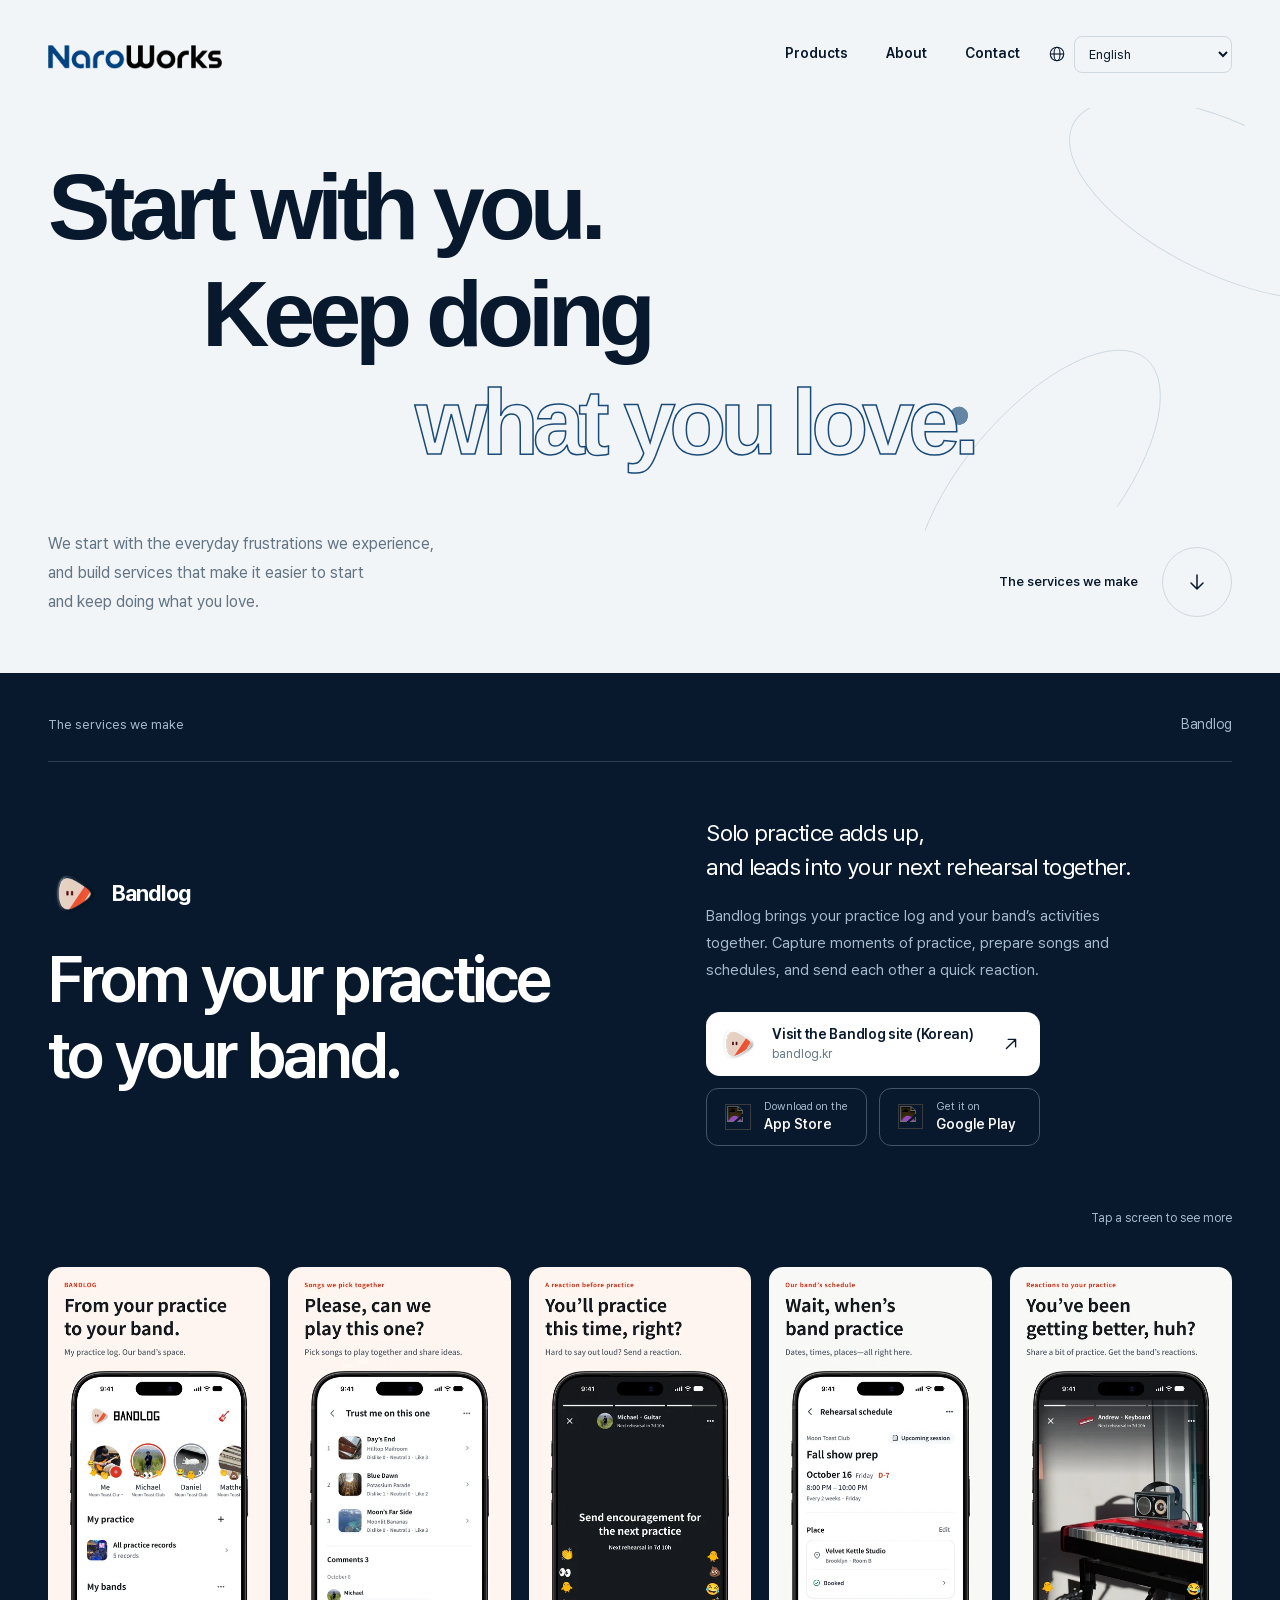
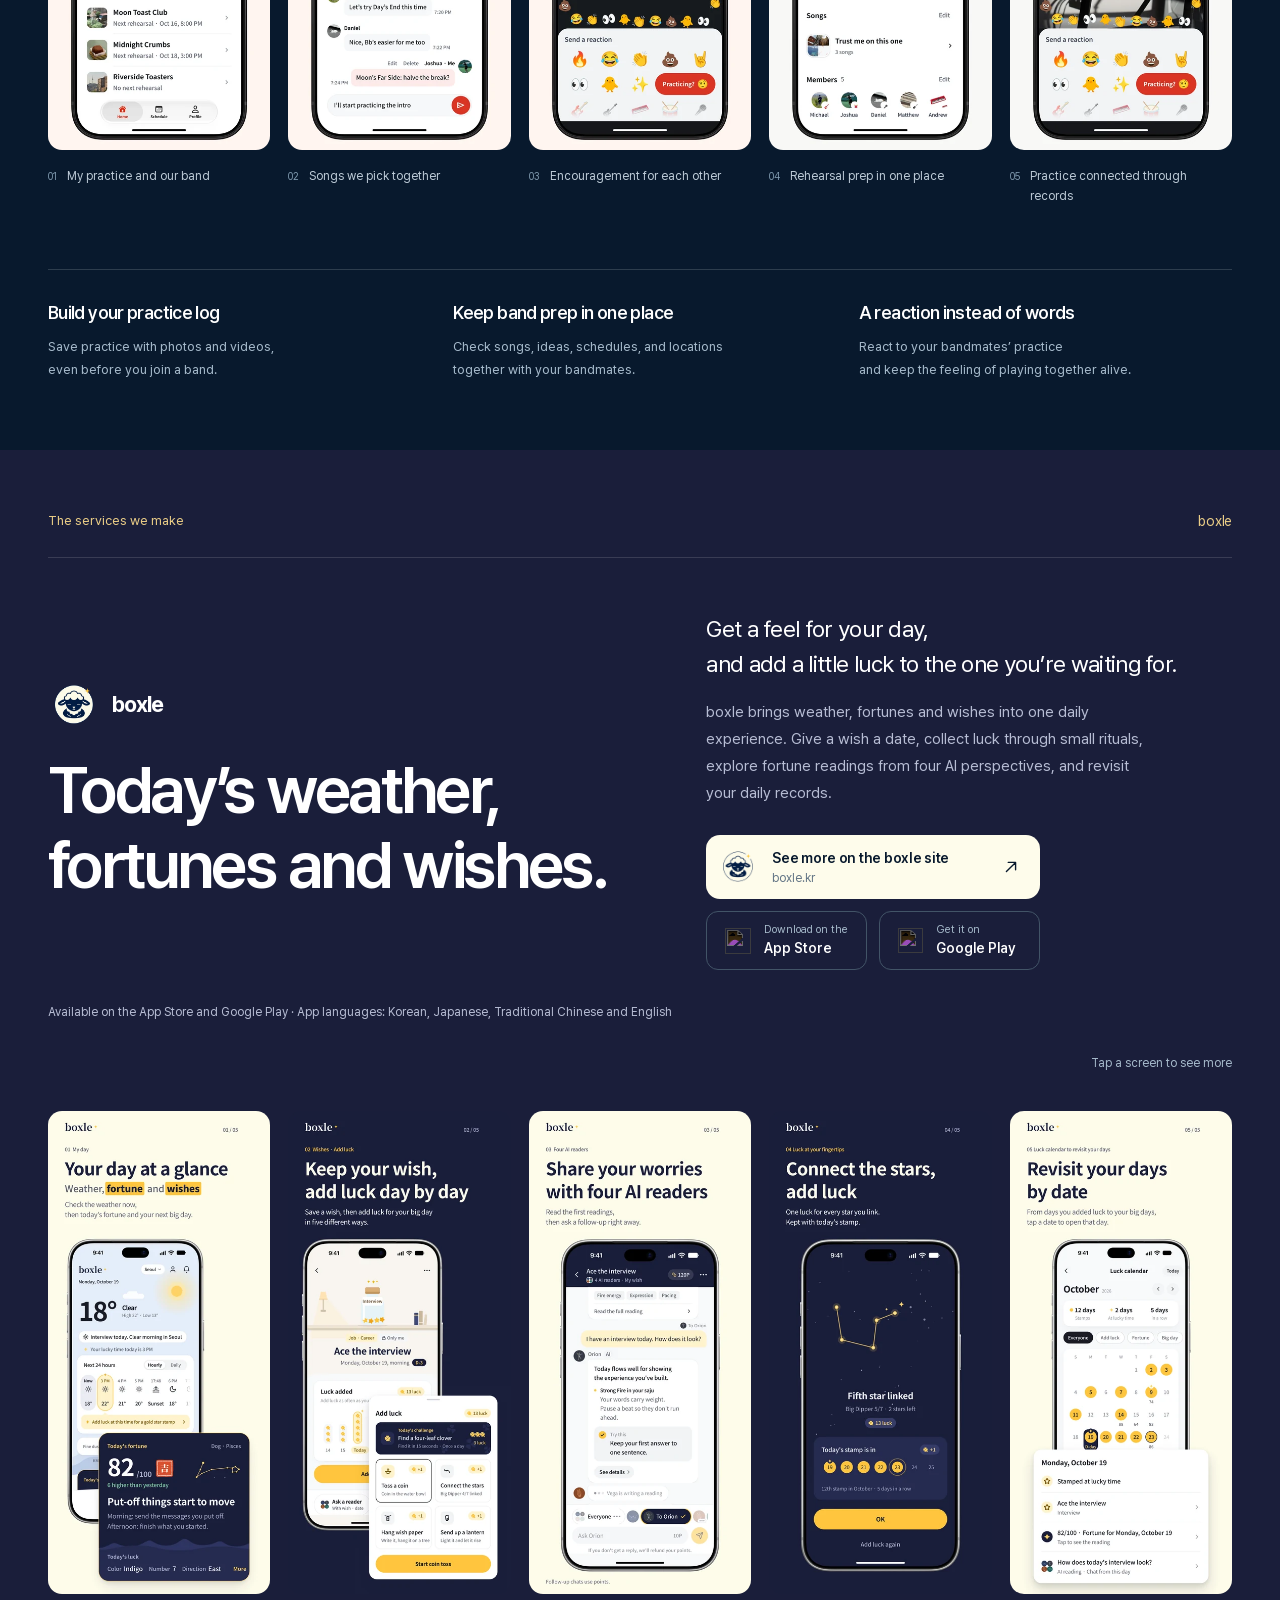
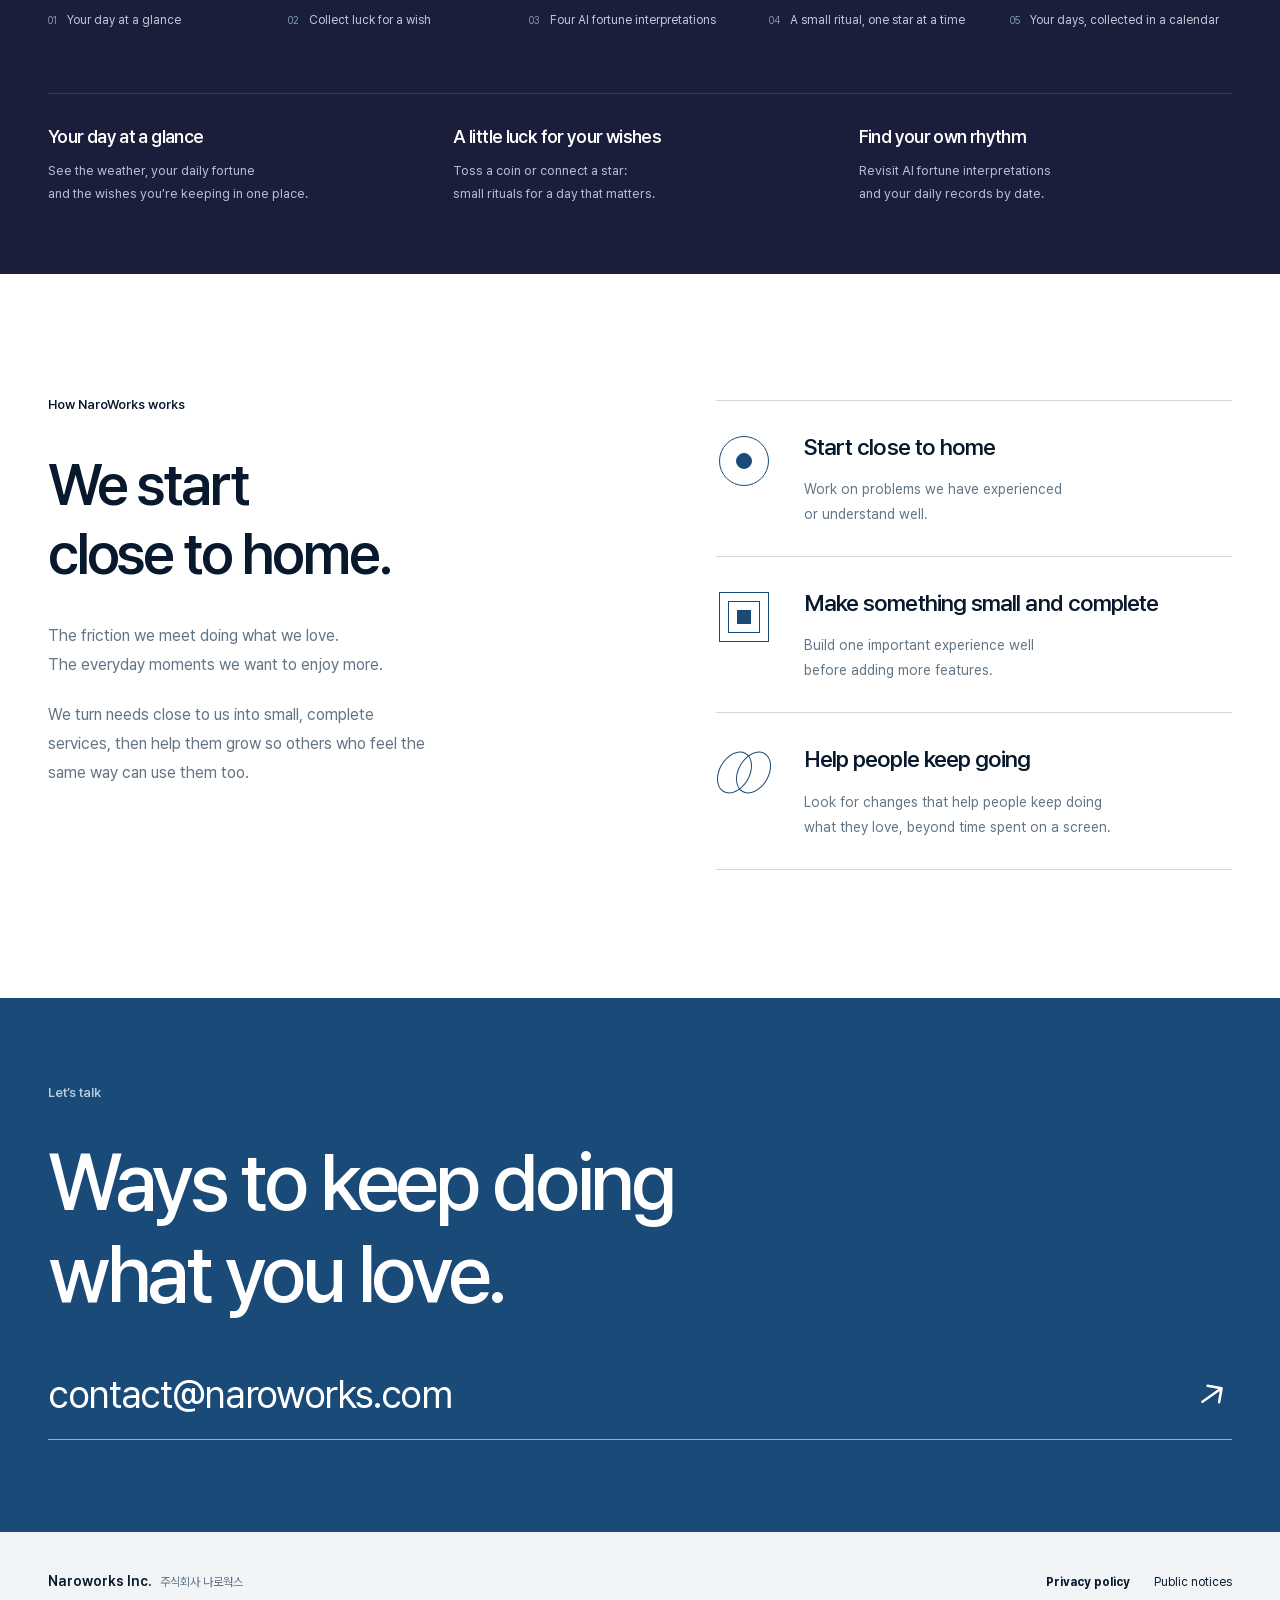
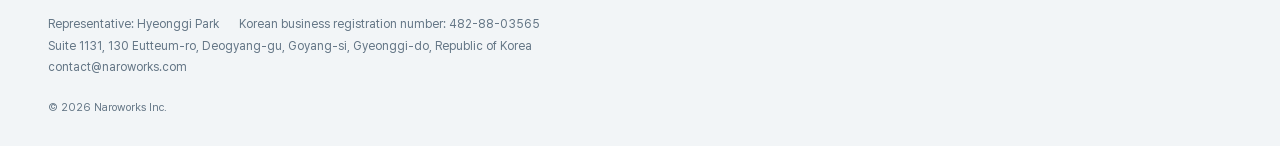
==== index.html @ 3a802168 "App Store 링크에 언어별 나라 상점 칸 넣기 나라 칸 없는 apps.apple.com/app/id… 주소는 컴퓨터 브라우저에서 앱 페이지가 잘 열리지 않는다. 언어 선택에 " ====
<!doctype html>
<html lang="en-US">
  <head>
    <meta charset="UTF-8" />
    <meta name="viewport" content="width=device-width, initial-scale=1" />
    <title>NaroWorks — Start with you. Keep doing what you love.</title>
    <meta
      name="description"
      content="NaroWorks starts with everyday frustrations we experience ourselves, building services that make it easier to start and keep doing what you love."
    />
    <meta name="theme-color" content="#f2f5f7" />
    <link rel="canonical" href="https://www.naroworks.com/" />
    <link
      rel="icon"
      href="favicon-naro-32.png?v=3"
      type="image/png"
      sizes="32x32"
    />
    <link
      rel="icon"
      href="favicon-naro-16.png?v=3"
      type="image/png"
      sizes="16x16"
    />
    <link
      rel="icon"
      href="favicon-naro.png?v=3"
      type="image/png"
      sizes="512x512"
    />
    <link
      rel="apple-touch-icon"
      href="apple-touch-icon.png?v=3"
      sizes="180x180"
    />
    <link
      rel="preload"
      href="assets/fonts/PretendardVariable.woff2"
      as="font"
      type="font/woff2"
      crossorigin
    />
    <link
      rel="preload"
      href="assets/fonts/LINESeedKR-Bd.woff2"
      as="font"
      type="font/woff2"
      crossorigin
    />
    <link rel="stylesheet" href="styles.css?v=20261024-boxle-en" />
    <meta property="og:type" content="website" />
    <meta property="og:locale" content="en_US" />
    <meta property="og:site_name" content="NaroWorks" />
    <meta
      property="og:title"
      content="NaroWorks — Start with you. Keep doing what you love."
    />
    <meta
      property="og:description"
      content="Services that make it easier to start and keep doing what you love."
    />
    <meta property="og:url" content="https://www.naroworks.com/" />
    <meta
      property="og:image"
      content="https://www.naroworks.com/assets/og.png"
    />
    <meta property="og:image:width" content="1684" />
    <meta property="og:image:height" content="934" />
    <meta property="og:image:alt" content="NaroWorks CI" />
    <meta name="twitter:card" content="summary_large_image" />
    <meta
      name="twitter:title"
      content="NaroWorks — Start with you. Keep doing what you love."
    />
    <meta
      name="twitter:description"
      content="Services that make it easier to start and keep doing what you love."
    />
    <meta
      name="twitter:image"
      content="https://www.naroworks.com/assets/og.png"
    />
    <script src="site.js?v=20261024-boxle-en" defer></script>
    <script type="module" src="localization.mjs?v=20261024-boxle-en"></script>
  </head>
  <body>
    <a class="skip-link" href="#main" data-i18n="skip">Skip to main content</a>
    <header class="site-header" id="top">
      <div class="container header-inner">
        <a class="brand" href="#top" aria-label="NaroWorks home" data-i18n-aria="home"
          ><img
            src="assets/naroworks-english-wordmark.png"
            alt="NaroWorks"
            width="1806"
            height="312"
        /></a>
        <nav aria-label="Main navigation" data-i18n-aria="navigation">
          <a href="#products" data-i18n="nav.products">Products</a><a href="#about" data-i18n="nav.about">About</a><a href="#contact" data-i18n="nav.contact">Contact</a>
        </nav>
        <label class="language-picker" hidden>
          <svg viewBox="0 0 24 24" fill="none" stroke="currentColor" stroke-width="1.5" aria-hidden="true"><circle cx="12" cy="12" r="9"/><ellipse cx="12" cy="12" rx="4" ry="9"/><path d="M3 12h18"/></svg>
          <select id="language-select" aria-label="Language" data-i18n-aria="language">
            <option value="ko">한국어</option>
            <option value="ja-JP">日本語</option>
            <option value="zh-Hant-TW">繁體中文（台灣）</option>
            <option value="en-US" selected>English</option>
          </select>
        </label>
      </div>
    </header>
    <main id="main">
      <section class="hero" aria-labelledby="hero-title">
        <div class="container hero-inner">
          <div class="hero-orbit" aria-hidden="true">
            <svg viewBox="0 0 440 440" fill="none">
              <ellipse
                cx="220"
                cy="220"
                rx="188"
                ry="83"
                transform="rotate(-38 220 220)"
              />
              <ellipse
                cx="220"
                cy="220"
                rx="188"
                ry="83"
                transform="rotate(38 220 220)"
              /></svg
            ><span></span>
          </div>
          <h1 id="hero-title">
            <span class="hero-line" data-i18n="hero.1">Start with you.</span><span class="hero-line" data-i18n="hero.2">Keep doing</span><span class="hero-line hero-line-outline" data-i18n="hero.3">what you love.</span>
          </h1>
          <div class="hero-bottom">
            <p data-i18n="hero.description">We start with the everyday frustrations we experience,<br />and build services that make it easier to start<br />and keep doing what you love.</p>
            <a class="explore-link" href="#products"
              ><span data-i18n="services">The services we make</span><span class="circle-arrow"
                ><svg
                  viewBox="0 0 24 24"
                  fill="none"
                  stroke="currentColor"
                  stroke-width="1.5"
                  stroke-linecap="round"
                  stroke-linejoin="round"
                  aria-hidden="true"
                >
                  <path d="M5 12h14m-6-6 6 6-6 6" /></svg></span
            ></a>
          </div>
        </div>
      </section>
      <section class="products" id="products" aria-labelledby="bandlog-title">
        <div class="container">
          <div class="product-topline" data-reveal>
            <p data-i18n="services">The services we make</p>
            <span data-i18n="bandlog">Bandlog</span>
          </div>
          <div class="product-intro">
            <div data-reveal>
              <div class="product-brand">
                <img
                  class="product-symbol"
                  src="assets/bandlog/symbol.webp"
                  alt=""
                  width="512"
                  height="512"
                  loading="lazy"
                /><span class="product-name" data-i18n="bandlog">Bandlog</span>
                <img class="product-wordmark" hidden src="assets/bandlog/ja-JP/wordmark.webp?v=20261012-bandneko-r2" alt="バンドネコ" width="1789" height="455" loading="lazy" />
              </div>
              <h2 id="bandlog-title" data-i18n="product.title">From your practice<br />to your band.</h2>
            </div>
            <div class="product-description" data-reveal style="--reveal-delay: 120ms">
              <p data-i18n="product.lead">Solo practice adds up,<br />and leads into your next rehearsal together.</p>
              <p data-i18n="product.description">Bandlog brings your practice log and your band’s activities together. Capture moments of practice, prepare songs and schedules, and send each other a quick reaction.</p>
              <div class="product-actions">
                <a class="product-site" href="https://bandlog.kr/" target="_blank" rel="noopener"
                  ><img src="assets/bandlog/symbol.webp" alt="" width="512" height="512" loading="lazy" /><span
                    ><strong data-i18n="product.site">Visit the Bandlog site (Korean)</strong><small>bandlog.kr</small></span
                  ><svg
                    viewBox="0 0 24 24"
                    fill="none"
                    stroke="currentColor"
                    stroke-width="1.5"
                    stroke-linecap="round"
                    stroke-linejoin="round"
                    aria-hidden="true"
                  >
                    <path d="M7 17 17 7M9 7h8v8" /></svg
                ></a>
                <div class="store-badges" aria-label="Download the Bandlog app" data-i18n-aria="store.label">
                  <a class="store-badge" href="https://apps.apple.com/kr/app/id6815118964?l=en" target="_blank" rel="noopener">
                    <img
                      src="assets/icons/apple.svg"
                      alt=""
                      width="26"
                      height="26"
                    /><span
                      ><small data-i18n="store.appStore">Download on the</small><strong>App Store</strong></span
                    >
                  </a>
                  <a class="store-badge" href="https://play.google.com/store/apps/details?id=kr.bandlog.app" target="_blank" rel="noopener">
                    <img
                      src="assets/icons/google-play.svg"
                      alt=""
                      width="25"
                      height="25"
                    /><span
                      ><small data-i18n="store.googlePlay">Get it on</small><strong>Google Play</strong></span
                    >
                  </a>
                </div>
              </div>
            </div>
          </div>
          <div class="gallery-heading">
            <span data-i18n="gallery.hint">Tap a screen to see more</span>
          </div>
          <div
            class="product-gallery"
            tabindex="0"
            role="region"
            aria-label="Five Bandlog iPhone screens" data-i18n-aria="gallery.label"
          >
            <figure class="gallery-shot" data-reveal style="--reveal-delay: 0ms">
              <a
                class="shot-link"
                href="assets/bandlog/en-US/iphone-01-home-880.webp?v=20261012-localized-r1"
                aria-label="My practice and our band · Enlarge screen"
                data-caption="My practice and our band"
              >
                <img
                  src="assets/bandlog/en-US/iphone-01-home-880.webp?v=20261012-localized-r1"
                  srcset="
                    assets/bandlog/en-US/iphone-01-home-440.webp?v=20261012-localized-r1 440w,
                    assets/bandlog/en-US/iphone-01-home-880.webp?v=20261012-localized-r1 880w
                  "
                  sizes="(max-width: 680px) 76vw, (max-width: 1100px) 280px, 240px"
                  alt="Home screen showing personal practice records and joined bands"
                  width="1320"
                  height="2868"
                  loading="lazy"
                  decoding="async"
                />
                <span class="shot-expand" aria-hidden="true"
                  ><svg
                    viewBox="0 0 24 24"
                    fill="none"
                    stroke="currentColor"
                    stroke-width="1.5"
                  >
                    <path d="M8 4H4v4m12-4h4v4M4 16v4h4m12-4v4h-4" /></svg
                ></span>
              </a>
              <figcaption>
                <span class="shot-index">01</span><span class="shot-caption">My practice and our band</span>
              </figcaption>
            </figure>
            <figure class="gallery-shot" data-reveal style="--reveal-delay: 90ms">
              <a
                class="shot-link"
                href="assets/bandlog/en-US/iphone-02-song-bundle-880.webp?v=20261012-localized-r1"
                aria-label="Songs we pick together · Enlarge screen"
                data-caption="Songs we pick together"
              >
                <img
                  src="assets/bandlog/en-US/iphone-02-song-bundle-880.webp?v=20261012-localized-r1"
                  srcset="
                    assets/bandlog/en-US/iphone-02-song-bundle-440.webp?v=20261012-localized-r1 440w,
                    assets/bandlog/en-US/iphone-02-song-bundle-880.webp?v=20261012-localized-r1 880w
                  "
                  sizes="(max-width: 680px) 76vw, (max-width: 1100px) 280px, 240px"
                  alt="Screen for collecting songs and sharing ideas with bandmates"
                  width="1320"
                  height="2868"
                  loading="lazy"
                  decoding="async"
                />
                <span class="shot-expand" aria-hidden="true"
                  ><svg
                    viewBox="0 0 24 24"
                    fill="none"
                    stroke="currentColor"
                    stroke-width="1.5"
                  >
                    <path d="M8 4H4v4m12-4h4v4M4 16v4h4m12-4v4h-4" /></svg
                ></span>
              </a>
              <figcaption>
                <span class="shot-index">02</span><span class="shot-caption">Songs we pick together</span>
              </figcaption>
            </figure>
            <figure class="gallery-shot" data-reveal style="--reveal-delay: 180ms">
              <a
                class="shot-link"
                href="assets/bandlog/en-US/iphone-03-encouragement-880.webp?v=20261012-localized-r1"
                aria-label="Encouragement for each other · Enlarge screen"
                data-caption="Encouragement for each other"
              >
                <img
                  src="assets/bandlog/en-US/iphone-03-encouragement-880.webp?v=20261012-localized-r1"
                  srcset="
                    assets/bandlog/en-US/iphone-03-encouragement-440.webp?v=20261012-localized-r1 440w,
                    assets/bandlog/en-US/iphone-03-encouragement-880.webp?v=20261012-localized-r1 880w
                  "
                  sizes="(max-width: 680px) 76vw, (max-width: 1100px) 280px, 240px"
                  alt="Screen for sending lighthearted emoji reactions to bandmates"
                  width="1320"
                  height="2868"
                  loading="lazy"
                  decoding="async"
                />
                <span class="shot-expand" aria-hidden="true"
                  ><svg
                    viewBox="0 0 24 24"
                    fill="none"
                    stroke="currentColor"
                    stroke-width="1.5"
                  >
                    <path d="M8 4H4v4m12-4h4v4M4 16v4h4m12-4v4h-4" /></svg
                ></span>
              </a>
              <figcaption>
                <span class="shot-index">03</span><span class="shot-caption">Encouragement for each other</span>
              </figcaption>
            </figure>
            <figure class="gallery-shot" data-reveal style="--reveal-delay: 270ms">
              <a
                class="shot-link"
                href="assets/bandlog/en-US/iphone-04-hapju-880.webp?v=20261012-localized-r1"
                aria-label="Rehearsal prep in one place · Enlarge screen"
                data-caption="Rehearsal prep in one place"
              >
                <img
                  src="assets/bandlog/en-US/iphone-04-hapju-880.webp?v=20261012-localized-r1"
                  srcset="
                    assets/bandlog/en-US/iphone-04-hapju-440.webp?v=20261012-localized-r1 440w,
                    assets/bandlog/en-US/iphone-04-hapju-880.webp?v=20261012-localized-r1 880w
                  "
                  sizes="(max-width: 680px) 76vw, (max-width: 1100px) 280px, 240px"
                  alt="Screen showing the next rehearsal’s schedule, location, and preparation"
                  width="1320"
                  height="2868"
                  loading="lazy"
                  decoding="async"
                />
                <span class="shot-expand" aria-hidden="true"
                  ><svg
                    viewBox="0 0 24 24"
                    fill="none"
                    stroke="currentColor"
                    stroke-width="1.5"
                  >
                    <path d="M8 4H4v4m12-4h4v4M4 16v4h4m12-4v4h-4" /></svg
                ></span>
              </a>
              <figcaption>
                <span class="shot-index">04</span><span class="shot-caption">Rehearsal prep in one place</span>
              </figcaption>
            </figure>
            <figure class="gallery-shot" data-reveal style="--reveal-delay: 360ms">
              <a
                class="shot-link"
                href="assets/bandlog/en-US/iphone-05-practice-reactions-880.webp?v=20261012-localized-r1"
                aria-label="Practice connected through records · Enlarge screen"
                data-caption="Practice connected through records"
              >
                <img
                  src="assets/bandlog/en-US/iphone-05-practice-reactions-880.webp?v=20261012-localized-r1"
                  srcset="
                    assets/bandlog/en-US/iphone-05-practice-reactions-440.webp?v=20261012-localized-r1 440w,
                    assets/bandlog/en-US/iphone-05-practice-reactions-880.webp?v=20261012-localized-r1 880w
                  "
                  sizes="(max-width: 680px) 76vw, (max-width: 1100px) 280px, 240px"
                  alt="Screen for viewing practice photos and videos and sending reactions"
                  width="1320"
                  height="2868"
                  loading="lazy"
                  decoding="async"
                />
                <span class="shot-expand" aria-hidden="true"
                  ><svg
                    viewBox="0 0 24 24"
                    fill="none"
                    stroke="currentColor"
                    stroke-width="1.5"
                  >
                    <path d="M8 4H4v4m12-4h4v4M4 16v4h4m12-4v4h-4" /></svg
                ></span>
              </a>
              <figcaption>
                <span class="shot-index">05</span><span class="shot-caption">Practice connected through records</span>
              </figcaption>
            </figure>
          </div>
          <div class="gallery-navigation" hidden>
            <p data-i18n="gallery.scroll">Swipe to explore</p>
            <div>
              <button
                class="icon-button gallery-prev"
                aria-label="Scroll to the previous screen" data-i18n-aria="gallery.previous"
              >
                <svg
                  viewBox="0 0 24 24"
                  fill="none"
                  stroke="currentColor"
                  stroke-width="1.5"
                  stroke-linecap="round"
                  stroke-linejoin="round"
                  aria-hidden="true"
                >
                  <path d="M5 12h14m-6-6 6 6-6 6" />
                </svg></button
              ><button
                class="icon-button gallery-next"
                aria-label="Scroll to the next screen" data-i18n-aria="gallery.next"
              >
                <svg
                  viewBox="0 0 24 24"
                  fill="none"
                  stroke="currentColor"
                  stroke-width="1.5"
                  stroke-linecap="round"
                  stroke-linejoin="round"
                  aria-hidden="true"
                >
                  <path d="M5 12h14m-6-6 6 6-6 6" />
                </svg>
              </button>
            </div>
          </div>
          <div class="product-features" data-reveal>
            <div>
              <h3 data-i18n="feature.1.title">Build your practice log</h3>
              <p data-i18n="feature.1.body">Save practice with photos and videos,<br />even before you join a band.</p>
            </div>
            <div>
              <h3 data-i18n="feature.2.title">Keep band prep in one place</h3>
              <p data-i18n="feature.2.body">Check songs, ideas, schedules, and locations<br />together with your bandmates.</p>
            </div>
            <div>
              <h3 data-i18n="feature.3.title">A reaction instead of words</h3>
              <p data-i18n="feature.3.body">React to your bandmates’ practice<br />and keep the feeling of playing together alive.</p>
            </div>
          </div>
        </div>
      </section>
      <section class="products product-boxle" id="boxle" aria-labelledby="boxle-title">
        <div class="container">
          <div class="product-topline" data-reveal>
            <p data-i18n="services">The services we make</p>
            <span data-i18n="boxle.name">boxle</span>
          </div>
          <div class="product-intro">
            <div data-reveal>
              <div class="product-brand">
                <img
                  class="product-symbol"
                  src="assets/boxle/symbol.webp"
                  alt=""
                  width="512"
                  height="512"
                  loading="lazy"
                /><span class="product-name" lang="en" data-i18n="boxle.name">boxle</span>
              </div>
              <h2 id="boxle-title" data-i18n="boxle.title">Today’s weather,<br />fortunes and wishes.</h2>
            </div>
            <div class="product-description" data-reveal style="--reveal-delay: 120ms">
              <p data-i18n="boxle.lead">Get a feel for your day,<br />and add a little luck to the one you’re waiting for.</p>
              <p data-i18n="boxle.description">boxle brings weather, fortunes and wishes into one daily experience. Give a wish a date, collect luck through small rituals, explore fortune readings from four AI perspectives, and revisit your daily records.</p>
              <div class="product-actions">
                <a class="product-site" lang="en" href="https://boxle.kr/en/" target="_blank" rel="noopener"
                  ><img src="assets/boxle/symbol.webp" alt="" width="512" height="512" loading="lazy" /><span
                    ><strong data-i18n="boxle.site">See more on the boxle site</strong><small>boxle.kr</small></span
                  ><svg
                    viewBox="0 0 24 24"
                    fill="none"
                    stroke="currentColor"
                    stroke-width="1.5"
                    stroke-linecap="round"
                    stroke-linejoin="round"
                    aria-hidden="true"
                  >
                    <path d="M7 17 17 7M9 7h8v8" /></svg
                ></a>
                <div class="store-badges" aria-label="Download boxle" data-i18n-aria="boxle.store">
                  <a class="store-badge" href="https://apps.apple.com/sg/app/id6823910868" target="_blank" rel="noopener">
                    <img
                      src="assets/icons/apple.svg"
                      alt=""
                      width="26"
                      height="26"
                    /><span
                      ><small data-i18n="store.appStore">Download on the</small><strong>App Store</strong></span
                    >
                  </a>
                  <a class="store-badge" href="https://play.google.com/store/apps/details?id=kr.boxle.app" target="_blank" rel="noopener">
                    <img
                      src="assets/icons/google-play.svg"
                      alt=""
                      width="25"
                      height="25"
                    /><span
                      ><small data-i18n="store.googlePlay">Get it on</small><strong>Google Play</strong></span
                    >
                  </a>
                </div>
              </div>
            </div>
          </div>
          <p class="release-note" data-i18n="boxle.release">Available on the App Store and Google Play · App languages: Korean, Japanese, Traditional Chinese and English</p>
          <div class="gallery-heading">
            <span data-i18n="gallery.hint">Tap a screen to see more</span>
          </div>
          <div
            class="product-gallery"
            tabindex="0"
            role="region"
            aria-label="Five boxle iPhone screens" data-i18n-aria="boxle.gallery"
          >
            <figure class="gallery-shot" data-reveal style="--reveal-delay:0ms"><a class="shot-link" href="assets/boxle/en-US/01-880.webp" aria-label="Your day at a glance · Enlarge screen" data-caption="Your day at a glance"><img src="assets/boxle/en-US/01-880.webp" srcset="assets/boxle/en-US/01-440.webp 440w, assets/boxle/en-US/01-880.webp 880w" sizes="(max-width:680px) 76vw, (max-width:1100px) 280px, 240px" alt="Screen showing Seoul weather, today’s fortune and wishes" width="1320" height="2868" loading="lazy" decoding="async"><span class="shot-expand" aria-hidden="true"><svg viewBox="0 0 24 24" fill="none" stroke="currentColor" stroke-width="1.5"><path d="M8 4H4v4m12-4h4v4M4 16v4h4m12-4v4h-4"/></svg></span></a><figcaption><span class="shot-index">01</span><span class="shot-caption">Your day at a glance</span></figcaption></figure>
            <figure class="gallery-shot" data-reveal style="--reveal-delay:90ms"><a class="shot-link" href="assets/boxle/en-US/02-880.webp" aria-label="Collect luck for a wish · Enlarge screen" data-caption="Collect luck for a wish"><img src="assets/boxle/en-US/02-880.webp" srcset="assets/boxle/en-US/02-440.webp 440w, assets/boxle/en-US/02-880.webp 880w" sizes="(max-width:680px) 76vw, (max-width:1100px) 280px, 240px" alt="Wish detail with a selection of luck-building rituals" width="1320" height="2868" loading="lazy" decoding="async"><span class="shot-expand" aria-hidden="true"><svg viewBox="0 0 24 24" fill="none" stroke="currentColor" stroke-width="1.5"><path d="M8 4H4v4m12-4h4v4M4 16v4h4m12-4v4h-4"/></svg></span></a><figcaption><span class="shot-index">02</span><span class="shot-caption">Collect luck for a wish</span></figcaption></figure>
            <figure class="gallery-shot" data-reveal style="--reveal-delay:180ms"><a class="shot-link" href="assets/boxle/en-US/03-880.webp" aria-label="Four AI fortune interpretations · Enlarge screen" data-caption="Four AI fortune interpretations"><img src="assets/boxle/en-US/03-880.webp" srcset="assets/boxle/en-US/03-440.webp 440w, assets/boxle/en-US/03-880.webp 880w" sizes="(max-width:680px) 76vw, (max-width:1100px) 280px, 240px" alt="Conversation with four AI fortune readers" width="1320" height="2868" loading="lazy" decoding="async"><span class="shot-expand" aria-hidden="true"><svg viewBox="0 0 24 24" fill="none" stroke="currentColor" stroke-width="1.5"><path d="M8 4H4v4m12-4h4v4M4 16v4h4m12-4v4h-4"/></svg></span></a><figcaption><span class="shot-index">03</span><span class="shot-caption">Four AI fortune interpretations</span></figcaption></figure>
            <figure class="gallery-shot" data-reveal style="--reveal-delay:270ms"><a class="shot-link" href="assets/boxle/en-US/04-880.webp" aria-label="A small ritual, one star at a time · Enlarge screen" data-caption="A small ritual, one star at a time"><img src="assets/boxle/en-US/04-880.webp" srcset="assets/boxle/en-US/04-440.webp 440w, assets/boxle/en-US/04-880.webp 880w" sizes="(max-width:680px) 76vw, (max-width:1100px) 280px, 240px" alt="Screen for connecting daily stars into a constellation" width="1320" height="2868" loading="lazy" decoding="async"><span class="shot-expand" aria-hidden="true"><svg viewBox="0 0 24 24" fill="none" stroke="currentColor" stroke-width="1.5"><path d="M8 4H4v4m12-4h4v4M4 16v4h4m12-4v4h-4"/></svg></span></a><figcaption><span class="shot-index">04</span><span class="shot-caption">A small ritual, one star at a time</span></figcaption></figure>
            <figure class="gallery-shot" data-reveal style="--reveal-delay:360ms"><a class="shot-link" href="assets/boxle/en-US/05-880.webp" aria-label="Your days, collected in a calendar · Enlarge screen" data-caption="Your days, collected in a calendar"><img src="assets/boxle/en-US/05-880.webp" srcset="assets/boxle/en-US/05-440.webp 440w, assets/boxle/en-US/05-880.webp 880w" sizes="(max-width:680px) 76vw, (max-width:1100px) 280px, 240px" alt="Calendar with wishes, fortunes and AI chat records for a selected day" width="1320" height="2868" loading="lazy" decoding="async"><span class="shot-expand" aria-hidden="true"><svg viewBox="0 0 24 24" fill="none" stroke="currentColor" stroke-width="1.5"><path d="M8 4H4v4m12-4h4v4M4 16v4h4m12-4v4h-4"/></svg></span></a><figcaption><span class="shot-index">05</span><span class="shot-caption">Your days, collected in a calendar</span></figcaption></figure>
          </div>
          <div class="gallery-navigation" hidden>
            <p data-i18n="gallery.scroll">Swipe to explore</p>
            <div>
              <button
                class="icon-button gallery-prev"
                aria-label="Scroll to the previous screen" data-i18n-aria="gallery.previous"
              >
                <svg
                  viewBox="0 0 24 24"
                  fill="none"
                  stroke="currentColor"
                  stroke-width="1.5"
                  stroke-linecap="round"
                  stroke-linejoin="round"
                  aria-hidden="true"
                >
                  <path d="M5 12h14m-6-6 6 6-6 6" />
                </svg></button
              ><button
                class="icon-button gallery-next"
                aria-label="Scroll to the next screen" data-i18n-aria="gallery.next"
              >
                <svg
                  viewBox="0 0 24 24"
                  fill="none"
                  stroke="currentColor"
                  stroke-width="1.5"
                  stroke-linecap="round"
                  stroke-linejoin="round"
                  aria-hidden="true"
                >
                  <path d="M5 12h14m-6-6 6 6-6 6" />
                </svg>
              </button>
            </div>
          </div>
          <div class="product-features" data-reveal>
            <div>
              <h3 data-i18n="boxle.feature.1.title">Your day at a glance</h3>
              <p data-i18n="boxle.feature.1.body">See the weather, your daily fortune<br />and the wishes you’re keeping in one place.</p>
            </div>
            <div>
              <h3 data-i18n="boxle.feature.2.title">A little luck for your wishes</h3>
              <p data-i18n="boxle.feature.2.body">Toss a coin or connect a star:<br />small rituals for a day that matters.</p>
            </div>
            <div>
              <h3 data-i18n="boxle.feature.3.title">Find your own rhythm</h3>
              <p data-i18n="boxle.feature.3.body">Revisit AI fortune interpretations<br />and your daily records by date.</p>
            </div>
          </div>
        </div>
      </section>
      <section class="about" id="about" aria-labelledby="about-title">
        <div class="container about-layout">
          <div class="about-intro" data-reveal>
            <p class="section-label" data-i18n="about.label">How NaroWorks works</p>
            <h2 id="about-title" data-i18n="about.title">We start<br />close to home.</h2>
            <p data-i18n="about.lead">The friction we meet doing what we love.<br />The everyday moments we want to enjoy more.</p>
            <p data-i18n="about.description">We turn needs close to us into small, complete services, then help them grow so others who feel the same way can use them too.</p>
          </div>
          <div class="principles">
            <article class="principle" data-reveal>
              <div class="principle-symbol symbol-start" aria-hidden="true">
                <i></i><i></i>
              </div>
              <h3 data-i18n="principle.1.title">Start close to home</h3>
              <p data-i18n="principle.1.body">Work on problems we have experienced<br />or understand well.</p>
            </article>
            <article class="principle" data-reveal>
              <div class="principle-symbol symbol-focus" aria-hidden="true">
                <i></i><i></i><i></i>
              </div>
              <h3 data-i18n="principle.2.title">Make something small and complete</h3>
              <p data-i18n="principle.2.body">Build one important experience well<br />before adding more features.</p>
            </article>
            <article class="principle" data-reveal>
              <div class="principle-symbol symbol-continue" aria-hidden="true">
                <i></i><i></i>
              </div>
              <h3 data-i18n="principle.3.title">Help people keep going</h3>
              <p data-i18n="principle.3.body">Look for changes that help people keep doing<br />what they love, beyond time spent on a screen.</p>
            </article>
          </div>
        </div>
      </section>
      <section class="contact" id="contact" aria-labelledby="contact-title">
        <div class="container">
          <p class="section-label" data-i18n="contact.label">Let’s talk</p>
          <h2 id="contact-title" data-reveal data-i18n="contact.title">Ways to keep doing<br />what you love.</h2>
          <a class="contact-link" data-reveal style="--reveal-delay: 120ms" href="mailto:contact@naroworks.com"
            ><span>contact@naroworks.com</span
            ><svg
              viewBox="0 0 24 24"
              fill="none"
              stroke="currentColor"
              stroke-width="1.5"
              stroke-linecap="round"
              stroke-linejoin="round"
              aria-hidden="true"
            >
              <path d="M5 12h14m-6-6 6 6-6 6" /></svg
          ></a>
        </div>
      </section>
    </main>
    <footer>
      <div class="container footer-inner">
        <div class="footer-top">
          <p class="company-name"><span class="company-primary" data-i18n="company.name">Naroworks Inc.</span><span data-i18n="company.otherName">주식회사 NaroWorks</span></p>
          <div class="footer-links" aria-label="Company policies and notices" data-i18n-aria="company.links">
            <a
              href="https://naroworks.notion.site/3ded36b356c081e18e78e59c614eac50"
              target="_blank"
              rel="noopener noreferrer"
              ><strong data-i18n="company.privacy">Privacy policy</strong></a
            >
            <a
              href="https://naroworks.notion.site/3ded36b356c0813f96fdfa2e56a66511"
              target="_blank"
              rel="noopener noreferrer"
               data-i18n="company.notices">Public notices</a>
          </div>
        </div>
        <div class="company-details">
          <p>
            <span data-i18n="company.representative">Representative: Hyeonggi Park</span><span data-i18n="company.registration">Korean business registration number: 482-88-03565</span>
          </p>
          <address data-i18n="company.address">Suite 1131, 130 Eutteum-ro, Deogyang-gu, Goyang-si, Gyeonggi-do, Republic of Korea</address>
          <p>
            <a href="mailto:contact@naroworks.com">contact@naroworks.com</a>
          </p>
        </div>
        <p class="copyright">© <span id="year">2026</span> Naroworks Inc.</p>
      </div>
    </footer>
    <dialog class="image-viewer" aria-label="Enlarged app screen" data-i18n-aria="viewer.label">
      <button class="icon-button viewer-close" aria-label="Close enlarged screen" data-i18n-aria="viewer.close">
        <svg
          viewBox="0 0 24 24"
          fill="none"
          stroke="currentColor"
          stroke-width="1.5"
          aria-hidden="true"
        >
          <path d="m6 6 12 12M18 6 6 18" />
        </svg>
      </button>
      <div class="viewer-content">
        <img class="viewer-image" alt="" />
        <div class="viewer-controls">
          <button class="icon-button viewer-prev" aria-label="Previous screen" data-i18n-aria="viewer.previous">
            <svg
              viewBox="0 0 24 24"
              fill="none"
              stroke="currentColor"
              stroke-width="1.5"
              stroke-linecap="round"
              stroke-linejoin="round"
              aria-hidden="true"
            >
              <path d="M5 12h14m-6-6 6 6-6 6" />
            </svg>
          </button>
          <p class="viewer-caption" aria-live="polite"></p>
          <button class="icon-button viewer-next" aria-label="Next screen" data-i18n-aria="viewer.next">
            <svg
              viewBox="0 0 24 24"
              fill="none"
              stroke="currentColor"
              stroke-width="1.5"
              stroke-linecap="round"
              stroke-linejoin="round"
              aria-hidden="true"
            >
              <path d="M5 12h14m-6-6 6 6-6 6" />
            </svg>
          </button>
        </div>
      </div>
    </dialog>
  </body>
</html>
---- styles.css ----
@font-face {
  font-family: Pretendard;
  src: url("assets/fonts/PretendardVariable.woff2") format("woff2");
  font-weight: 100 900;
  font-style: normal;
  font-display: swap;
}
@font-face {
  font-family: "LINE Seed KR";
  src: url("assets/fonts/LINESeedKR-Bd.woff2") format("woff2");
  font-weight: 700;
  font-style: normal;
  font-display: swap;
}
:root {
  --navy: #08192d;
  --blue: #194a78;
  --paper: #f2f5f7;
  --white: #fff;
  --muted: #637585;
  --line: #cfd8df;
  --container: 1280px;
  --ease: cubic-bezier(0.2, 0.7, 0.2, 1);
}
* {
  box-sizing: border-box;
}
html {
  scroll-behavior: smooth;
  scroll-padding-top: 24px;
}
body {
  margin: 0;
  color: var(--navy);
  background: var(--paper);
  font-family: Pretendard, "Apple SD Gothic Neo", sans-serif;
  line-height: 1.7;
  word-break: keep-all;
  -webkit-font-smoothing: antialiased;
}
/* 일본어는 띄어쓰기가 없어 keep-all이면 한 줄이 통째로 넘칩니다. 폭이 모자랄 때만 줄을 나눕니다. */
html[lang="ja-JP"] body {
  overflow-wrap: anywhere;
}
body:has(.image-viewer[open]) {
  overflow: hidden;
}
a {
  color: inherit;
}
button {
  font: inherit;
}
button,
a {
  -webkit-tap-highlight-color: transparent;
}
button {
  cursor: pointer;
}
img {
  display: block;
  max-width: 100%;
}
svg {
  display: block;
  width: 24px;
  height: 24px;
  flex-shrink: 0;
}
h1,
h2,
h3,
p,
figure {
  margin: 0;
}
button:focus-visible,
a:focus-visible,
[tabindex]:focus-visible {
  outline: 3px solid #5d9ed4;
  outline-offset: 6px;
}
[hidden] {
  display: none !important;
}
::selection {
  color: var(--white);
  background: var(--blue);
}
.container {
  width: min(calc(100% - 96px), var(--container));
  margin-inline: auto;
}
.skip-link {
  position: fixed;
  top: 12px;
  left: 12px;
  z-index: 30;
  padding: 10px 16px;
  color: var(--white);
  background: var(--navy);
  transform: translateY(-160%);
}
.skip-link:focus {
  transform: translateY(0);
}
.site-header {
  position: relative;
  z-index: 2;
}
.header-inner {
  display: flex;
  align-items: center;
  justify-content: space-between;
  height: 108px;
}
.brand {
  display: block;
  width: 174px;
  margin-right: auto;
}
.language-picker {
  display: flex;
  align-items: center;
  gap: 8px;
  margin-left: 28px;
}
.language-picker svg {
  width: 18px;
  height: 18px;
}
.language-picker select {
  max-width: 160px;
  padding: 9px 24px 9px 10px;
  border: 1px solid var(--line);
  border-radius: 8px;
  color: var(--navy);
  background: transparent;
  font: inherit;
  font-size: 13px;
  cursor: pointer;
}
.language-picker select:focus-visible {
  outline: 3px solid #5d9ed4;
  outline-offset: 3px;
}
html[lang="en-US"] .hero h1 {
  font-size: clamp(64px, 7.3vw, 112px);
}
.brand img {
  width: 100%;
  height: auto;
}
nav {
  display: flex;
  gap: 38px;
}
nav a {
  padding: 10px 0;
  text-decoration: none;
  font-size: 14px;
  font-weight: 600;
}
nav a:hover {
  text-decoration: underline;
  text-underline-offset: 7px;
}
.hero {
  overflow: hidden;
}
.hero-inner {
  position: relative;
  padding: 45px 0 56px;
}
.hero h1 {
  position: relative;
  z-index: 1;
  font-family: "LINE Seed KR", sans-serif;
  font-size: clamp(72px, 8.4vw, 126px);
  font-weight: 700;
  line-height: 1.15;
  letter-spacing: -0.065em;
}
.hero-line {
  display: block;
  width: fit-content;
}
.hero-line:nth-child(2) {
  margin-left: 13%;
}
.hero-line:nth-child(3) {
  margin-left: 31%;
}
.hero-line-outline {
  color: var(--paper);
  -webkit-text-stroke: 1.5px var(--blue);
}
.hero-orbit {
  position: absolute;
  width: clamp(230px, 31vw, 440px);
  height: clamp(230px, 31vw, 440px);
  top: 5px;
  right: -48px;
  opacity: 0.65;
  transform: rotate(-12deg);
}
.hero-orbit svg {
  width: 100%;
  height: 100%;
  stroke: #b7c9d7;
  stroke-width: 1;
}
.hero-orbit span {
  position: absolute;
  left: 12%;
  top: 67%;
  width: 18px;
  height: 18px;
  border-radius: 50%;
  background: var(--blue);
}
.hero-bottom {
  display: flex;
  align-items: flex-end;
  justify-content: space-between;
  gap: 32px;
  margin-top: 55px;
}
.hero-bottom > p {
  max-width: 500px;
  color: var(--muted);
  font-size: 16px;
  line-height: 1.8;
}
.explore-link {
  display: flex;
  align-items: center;
  gap: 24px;
  font-size: 13px;
  font-weight: 550;
  text-decoration: none;
}
.circle-arrow {
  display: grid;
  place-items: center;
  width: 70px;
  height: 70px;
  border: 1px solid var(--line);
  border-radius: 50%;
  transition:
    background 0.25s,
    color 0.25s,
    transform 0.3s var(--ease);
}
.circle-arrow svg {
  transform: rotate(90deg);
}
.explore-link:hover .circle-arrow {
  color: var(--white);
  background: var(--navy);
  transform: translateY(4px);
}
.products {
  padding: 40px 0 68px;
  color: var(--white);
  background: var(--navy);
  overflow: hidden;
}
.product-topline {
  display: flex;
  justify-content: space-between;
  align-items: center;
  padding-bottom: 24px;
  border-bottom: 1px solid #2d3d4d;
  font-size: 13px;
  color: #a6bacb;
}
.product-topline > span {
  font-size: 14px;
  letter-spacing: -0.02em;
}
.product-intro {
  display: grid;
  grid-template-columns: 1.1fr 1fr;
  gap: 80px;
  align-items: center;
  padding: 54px 0 62px;
}
.product-brand {
  display: flex;
  gap: 12px;
  align-items: center;
  margin-bottom: 22px;
  font-size: 22px;
  font-weight: 700;
  letter-spacing: -0.04em;
}
.product-symbol {
  width: 52px;
  height: 52px;
}
.products h2 {
  font-size: clamp(44px, 5.1vw, 74px);
  font-weight: 600;
  line-height: 1.16;
  letter-spacing: -0.055em;
}
.product-description > p:first-child {
  margin-bottom: 18px;
  font-size: 23px;
  line-height: 1.5;
  letter-spacing: -0.03em;
}
.product-description > p:nth-child(2) {
  max-width: 440px;
  font-size: 15px;
  line-height: 1.8;
  color: #a6bacb;
}
.store-badges {
  display: flex;
  flex-wrap: wrap;
  gap: 12px;
  margin-top: 26px;
}
.store-badge {
  display: flex;
  align-items: center;
  gap: 13px;
  padding: 11px 18px;
  border: 1px solid #425467;
  border-radius: 12px;
  min-width: 155px;
}
.store-badge img {
  filter: invert(1);
  opacity: 0.9;
}
.store-badge span {
  display: flex;
  flex-direction: column;
  line-height: 1.35;
}
.store-badge strong {
  font-size: 14px;
  font-weight: 550;
}
.store-badge small {
  margin-bottom: 1px;
  font-size: 11px;
  color: #a6bacb;
}
.gallery-heading {
  display: flex;
  align-items: center;
  justify-content: flex-end;
  margin-bottom: 20px;
  color: #a6bacb;
  font-size: 12px;
}
.product-gallery {
  display: grid;
  grid-template-columns: repeat(5, minmax(0, 1fr));
  gap: 18px;
  padding: 18px 0;
  overflow-x: auto;
  scroll-snap-type: x mandatory;
  scrollbar-width: none;
}
.product-gallery::-webkit-scrollbar {
  display: none;
}
.gallery-shot {
  min-width: 0;
  scroll-snap-align: start;
}
.shot-link {
  display: block;
  position: relative;
  border-radius: 14px;
  overflow: hidden;
  background: #fff5ef;
  isolation: isolate;
}
.shot-link img {
  width: 100%;
  height: auto;
  transition: transform 0.5s var(--ease);
}
.shot-expand {
  position: absolute;
  right: 12px;
  bottom: 12px;
  display: grid;
  place-items: center;
  width: 36px;
  height: 36px;
  border-radius: 50%;
  color: var(--navy);
  background: #fff;
  opacity: 0;
  transform: translateY(8px);
  transition:
    opacity 0.2s,
    transform 0.3s var(--ease);
}
.shot-expand svg {
  width: 18px;
  height: 18px;
}
.shot-link:focus-visible .shot-expand {
  opacity: 1;
  transform: none;
}
.gallery-shot figcaption {
  display: flex;
  align-items: baseline;
  gap: 10px;
  margin-top: 16px;
  font-size: 12px;
  color: #bdcbd7;
}
.shot-index {
  font-size: 10px;
  color: #809bb0;
}
.gallery-navigation {
  display: none;
  align-items: center;
  justify-content: space-between;
  gap: 16px;
  margin-top: 14px;
}
.gallery-navigation p {
  color: #a6bacb;
  font-size: 12px;
}
.gallery-navigation > div {
  display: flex;
  gap: 8px;
}
.icon-button {
  display: grid;
  place-items: center;
  width: 44px;
  height: 44px;
  padding: 10px;
  border: 1px solid #506477;
  border-radius: 50%;
  background: transparent;
  color: inherit;
}
.icon-button:hover {
  background: #ffffff14;
}
.icon-button:disabled {
  cursor: default;
  opacity: 0.35;
}
.gallery-prev svg,
.viewer-prev svg {
  transform: rotate(180deg);
}
.product-features {
  display: grid;
  grid-template-columns: repeat(3, 1fr);
  gap: 32px;
  margin-top: 44px;
  padding-top: 30px;
  border-top: 1px solid #2d3d4d;
}
.product-features h3 {
  margin-bottom: 10px;
  font-size: 18px;
  line-height: 1.4;
  letter-spacing: -0.035em;
  font-weight: 550;
}
.product-features p {
  color: #a6bacb;
  font-size: 13px;
  line-height: 1.8;
}
.about {
  padding: 120px 0 128px;
  background: var(--white);
}
.about-layout {
  display: grid;
  grid-template-columns: 1.1fr 1fr;
  gap: 100px;
}
.section-label {
  font-size: 13px;
  font-weight: 550;
}
.about h2 {
  margin: 34px 0;
  font-size: clamp(40px, 4.5vw, 64px);
  font-weight: 550;
  line-height: 1.2;
  letter-spacing: -0.055em;
}
.about-intro > p:not(.section-label) {
  max-width: 390px;
  color: var(--muted);
  font-size: 16px;
  line-height: 1.8;
}
.about-intro > p:last-child {
  margin-top: 22px;
}
.principles {
  padding-top: 6px;
}
.principle {
  position: relative;
  padding: 27px 0 29px 88px;
  border-top: 1px solid var(--line);
}
.principle:last-child {
  border-bottom: 1px solid var(--line);
}
.principle h3 {
  margin-bottom: 10px;
  font-size: 23px;
  font-weight: 550;
  letter-spacing: -0.04em;
}
.principle p {
  font-size: 14px;
  color: var(--muted);
  line-height: 1.8;
}
.principle-symbol {
  position: absolute;
  top: 32px;
  left: 0;
  width: 56px;
  height: 56px;
}
.principle-symbol i {
  position: absolute;
  display: block;
  border: 1px solid var(--blue);
  transition: transform 0.55s var(--ease);
}
.symbol-start i:first-child {
  inset: 3px;
  border-radius: 50%;
}
.symbol-start i:last-child {
  inset: 20px;
  border-radius: 50%;
  background: var(--blue);
}
.symbol-focus i:nth-child(1) {
  inset: 3px;
}
.symbol-focus i:nth-child(2) {
  inset: 12px;
}
.symbol-focus i:nth-child(3) {
  inset: 21px;
  background: var(--blue);
}
.symbol-continue i {
  width: 31px;
  height: 45px;
  top: 5px;
  border-radius: 50%;
  transform: rotate(30deg);
}
.symbol-continue i:first-child {
  left: 3px;
}
.symbol-continue i:last-child {
  right: 3px;
}
.contact {
  padding: 84px 0 92px;
  background: var(--blue);
  color: var(--white);
}
.contact .container {
  position: relative;
}
.contact .section-label {
  color: #b7cfdf;
}
.contact h2 {
  margin-top: 32px;
  font-size: clamp(48px, 6.2vw, 90px);
  font-weight: 500;
  line-height: 1.16;
  letter-spacing: -0.055em;
}
.contact-link {
  display: flex;
  align-items: center;
  justify-content: space-between;
  gap: 24px;
  margin-top: 42px;
  padding-bottom: 12px;
  border-bottom: 1px solid #91adc3;
  text-decoration: none;
  font-size: clamp(20px, 3vw, 40px);
  letter-spacing: -0.035em;
}
.contact-link svg {
  width: 40px;
  height: 40px;
  transform: rotate(-35deg);
  transition: transform 0.3s var(--ease);
}
.contact-link:hover svg {
  transform: translate(4px, -4px) rotate(-35deg);
}
footer {
  padding: 38px 0 28px;
  background: var(--paper);
  color: var(--muted);
}
.footer-top {
  display: flex;
  flex-wrap: wrap;
  align-items: baseline;
  justify-content: space-between;
  gap: 16px 32px;
}
.company-name {
  color: var(--navy);
  font-size: 14px;
  font-weight: 600;
}
.company-name span {
  display: inline-block;
  margin-left: 8px;
  color: var(--muted);
  font-size: 12px;
  font-weight: 400;
}
.company-name .company-primary {
  display: inline;
  margin: 0;
  font: inherit;
  color: inherit;
}
.footer-links {
  display: flex;
  flex-wrap: wrap;
  gap: 12px 24px;
  color: var(--navy);
  font-size: 12px;
}
.footer-links a,
.company-details a {
  text-decoration: none;
}
.footer-links a:hover,
.company-details a:hover {
  text-decoration: underline;
  text-underline-offset: 4px;
}
.company-details {
  margin: 20px 0;
  font-size: 12px;
  line-height: 1.8;
}
.company-details p:first-child {
  display: flex;
  flex-wrap: wrap;
  gap: 0 20px;
}
.company-details address {
  font-style: normal;
  overflow-wrap: anywhere;
}
.copyright {
  font-size: 11px;
}
.image-viewer {
  max-width: 100%;
  max-height: 100%;
  width: 100%;
  height: 100%;
  inset: 0;
  margin: 0;
  padding: 24px;
  border: 0;
  background: transparent;
  color: #fff;
}
.image-viewer::backdrop {
  background: #041020ed;
  backdrop-filter: blur(12px);
}
.image-viewer[open] {
  display: grid;
  place-items: center;
}
.viewer-close {
  position: fixed;
  right: 24px;
  top: 24px;
  z-index: 1;
  background: var(--navy);
}
.viewer-content {
  display: flex;
  flex-direction: column;
  align-items: center;
  min-height: 0;
  max-height: 100%;
}
.viewer-image {
  width: auto;
  max-width: min(100%, 430px);
  max-height: calc(100dvh - 120px);
  object-fit: contain;
  border-radius: 10px;
}
.viewer-controls {
  display: flex;
  align-items: center;
  justify-content: space-between;
  gap: 24px;
  width: min(100%, 430px);
  margin-top: 16px;
}
.viewer-caption {
  text-align: center;
  font-size: 13px;
  line-height: 1.4;
  min-width: 0;
}
.viewer-controls .icon-button {
  flex-shrink: 0;
}
@media (hover: hover) {
  .shot-link:hover img {
    transform: scale(1.025);
  }
  .shot-link:hover .shot-expand {
    opacity: 1;
    transform: none;
  }
  .principle:hover .symbol-start i:last-child {
    transform: scale(1.5);
  }
  .principle:hover .symbol-focus i {
    transform: rotate(90deg);
  }
  .principle:hover .symbol-continue i {
    transform: rotate(60deg);
  }
}
@media (min-width: 1600px) {
  .hero-inner {
    padding-top: 60px;
    padding-bottom: 70px;
  }
}
@media (max-width: 1100px) {
  .container {
    width: calc(100% - 64px);
  }
  .hero h1 {
    font-size: 9vw;
  }
  .hero-line:nth-child(2) {
    margin-left: 7%;
  }
  .hero-line:nth-child(3) {
    margin-left: 23%;
  }
  .hero-orbit {
    right: -35px;
    top: 0;
  }
  .product-intro {
    gap: 45px;
  }
  .products h2 {
    font-size: 52px;
  }
  .product-gallery {
    grid-template-columns: none;
    grid-auto-flow: column;
    grid-auto-columns: 280px;
    padding: 18px 0;
    margin-inline: 0;
    gap: 20px;
  }
  .gallery-navigation:not([hidden]) {
    display: flex;
  }
  .about-layout {
    gap: 50px;
  }
  .principle {
    padding-left: 74px;
  }
  .principle h3 {
    font-size: 21px;
  }
  .product-features {
    gap: 20px;
  }
}
@media (max-width: 680px) {
  .container {
    width: calc(100% - 40px);
  }
  .header-inner {
    display: grid;
    grid-template-columns: minmax(0, 1fr) auto;
    gap: 10px 14px;
    height: auto;
    padding-block: 20px 10px;
  }
  .brand {
    width: 100%;
    max-width: 143px;
  }
  nav {
    gap: 22px;
    grid-row: 2;
    grid-column: 1 / -1;
    justify-content: center;
  }
  .language-picker {
    grid-row: 1;
    grid-column: 2;
    margin: 0;
    gap: 5px;
  }
  .language-picker select {
    max-width: 140px;
    padding-left: 7px;
    font-size: 12px;
  }
  html[lang="en-US"] .hero h1 {
    font-size: 10.5vw;
  }
  nav a {
    font-size: 12px;
  }
  .hero-inner {
    padding: 44px 0 34px;
  }
  .hero h1 {
    font-size: 12.7vw;
    line-height: 1.25;
    letter-spacing: -0.055em;
  }
  .hero-line:nth-child(2) {
    margin-left: 2%;
  }
  .hero-line:nth-child(3) {
    margin-left: 17%;
  }
  .hero-line-outline {
    -webkit-text-stroke: 1px var(--blue);
  }
  .hero-orbit {
    width: 220px;
    height: 220px;
    right: -90px;
    top: -20px;
    opacity: 0.45;
  }
  .hero-orbit span {
    width: 12px;
    height: 12px;
  }
  .hero-bottom {
    align-items: flex-start;
    flex-direction: column;
    gap: 30px;
    margin-top: 38px;
  }
  .hero-bottom > p {
    font-size: 14px;
    max-width: 335px;
  }
  .desktop-break {
    display: none;
  }
  .explore-link {
    width: 100%;
    justify-content: space-between;
    font-size: 12px;
  }
  .circle-arrow {
    width: 46px;
    height: 46px;
  }
  .circle-arrow svg {
    width: 20px;
    height: 20px;
  }
  .products {
    padding: 26px 0 40px;
  }
  .product-topline {
    padding-bottom: 20px;
    font-size: 12px;
  }
  .product-topline > span {
    font-size: 12px;
  }
  .product-intro {
    grid-template-columns: minmax(0, 1fr);
    gap: 28px;
    padding: 32px 0 36px;
  }
  .product-brand {
    font-size: 19px;
    margin-bottom: 22px;
    gap: 10px;
  }
  .product-symbol {
    width: 44px;
    height: 44px;
  }
  .products h2 {
    font-size: 46px;
  }
  html[lang="ja-JP"] .products h2 {
    font-size: clamp(30px, 10vw, 46px);
  }
  .product-description > p:first-child {
    font-size: 20px;
    margin-bottom: 14px;
  }
  .product-description > p:nth-child(2) {
    font-size: 14px;
    max-width: 400px;
  }
  .store-badges {
    gap: 10px;
    margin-top: 22px;
  }
  .store-badge {
    min-width: 0;
    flex: 1;
    max-width: 172px;
    padding: 11px 14px;
    gap: 10px;
  }
  .store-badge strong {
    font-size: 13px;
  }
  .store-badge img {
    width: 23px;
    height: 23px;
  }
  .gallery-heading {
    margin-bottom: 6px;
  }
  .gallery-heading > span {
    font-size: 10px;
  }
  .product-gallery {
    grid-auto-columns: min(76vw, 320px);
    gap: 16px;
    padding-top: 10px;
  }
  .gallery-shot figcaption {
    font-size: 12px;
  }
  .shot-expand {
    opacity: 1;
    transform: none;
    width: 32px;
    height: 32px;
  }
  .product-features {
    grid-template-columns: 1fr;
    gap: 24px;
    margin-top: 32px;
    padding-top: 26px;
  }
  .product-features h3 {
    font-size: 18px;
    margin-bottom: 6px;
  }
  .product-features p {
    font-size: 13px;
  }
  .product-features br {
    display: none;
  }
  .about {
    padding: 62px 0 66px;
  }
  .about-layout {
    grid-template-columns: 1fr;
    gap: 38px;
  }
  .section-label {
    font-size: 12px;
  }
  .about h2 {
    margin: 26px 0;
    font-size: 42px;
  }
  .about-intro > p:not(.section-label) {
    font-size: 14px;
    max-width: 335px;
  }
  .about-intro > p:last-child {
    margin-top: 16px;
  }
  .principle {
    padding: 24px 0 24px 75px;
  }
  .principle h3 {
    font-size: 20px;
    margin-bottom: 8px;
  }
  .principle p {
    font-size: 13px;
  }
  .principle-symbol {
    top: 29px;
    width: 50px;
    height: 50px;
  }
  .symbol-start i:last-child {
    inset: 18px;
  }
  .symbol-focus i:nth-child(3) {
    inset: 19px;
  }
  .contact {
    padding: 52px 0 58px;
  }
  .contact h2 {
    font-size: 49px;
    margin-top: 26px;
  }
  .contact-link {
    margin-top: 34px;
    font-size: 22px;
    gap: 10px;
  }
  .contact-link svg {
    width: 28px;
    height: 28px;
  }
  footer {
    padding: 28px 0;
  }
  .footer-top {
    gap: 20px;
  }
  .footer-links {
    font-size: 11px;
    gap: 20px;
  }
  .company-details {
    font-size: 11px;
  }
  .image-viewer {
    padding: 64px 16px 20px;
  }
  .viewer-close {
    top: 12px;
    right: 12px;
  }
  .viewer-image {
    max-height: calc(100dvh - 156px);
  }
  .viewer-controls {
    gap: 12px;
  }
  .viewer-caption {
    font-size: 12px;
  }
}
@media (max-width: 360px) {
  nav {
    gap: 17px;
  }
  .brand {
    width: 126px;
  }
  .hero h1 {
    font-size: 12.4vw;
  }
  .products h2 {
    font-size: 40px;
  }
  .store-badge {
    padding: 10px;
    gap: 8px;
  }
  .store-badge strong {
    font-size: 12px;
  }
  .contact h2 {
    font-size: 43px;
  }
  .contact-link {
    font-size: 19px;
  }
  .about h2 {
    font-size: 38px;
  }
}
/* 밴드로그 소개 사이트 연결: 링크와 스토어 배지 두 개가 같은 좌우 끝을 공유합니다. */
.product-actions {
  display: grid;
  gap: 12px;
  width: fit-content;
  min-width: min(100%, 322px);
  max-width: 100%;
  margin-top: 28px;
}
.product-actions .store-badges {
  display: grid;
  grid-template-columns: repeat(2, minmax(0, 1fr));
  margin-top: 0;
}
.product-actions .store-badge {
  min-width: 0;
  max-width: none;
}
.product-actions .store-badge span {
  white-space: nowrap;
}
a.store-badge {
  text-decoration: none;
  transition:
    border-color 0.3s var(--ease),
    background-color 0.3s var(--ease);
}
a.store-badge:hover {
  border-color: #7d93a8;
  background-color: rgb(255 255 255 / 6%);
}
a.store-badge:focus-visible {
  outline-offset: 3px;
}
@media (max-width: 680px) {
  .product-actions {
    gap: 10px;
    width: 100%;
    max-width: 354px;
    margin-top: 24px;
  }
}
.product-site {
  display: flex;
  align-items: center;
  gap: 14px;
  padding: 12px 18px 12px 12px;
  border-radius: 14px;
  color: var(--navy);
  background: var(--white);
  text-decoration: none;
  transition:
    transform 0.3s var(--ease),
    box-shadow 0.3s var(--ease);
}
.product-site img {
  flex-shrink: 0;
  width: 40px;
  height: 40px;
}
.product-site span {
  display: flex;
  flex: 1;
  flex-direction: column;
  min-width: 0;
  line-height: 1.35;
}
.product-site strong {
  font-size: 14px;
  font-weight: 600;
  letter-spacing: -0.02em;
}
.product-site small {
  margin-top: 2px;
  font-size: 12px;
  color: var(--muted);
}
.product-site svg {
  flex-shrink: 0;
  width: 22px;
  height: 22px;
  transition: transform 0.3s var(--ease);
}
.product-site:hover {
  transform: translateY(-2px);
  box-shadow: 0 12px 30px rgb(0 0 0 / 24%);
}
.product-site:hover svg {
  transform: translate(3px, -3px);
}
.product-site:focus-visible {
  outline: 3px solid #5d9ed4;
  outline-offset: 3px;
}

/* 스크롤 등장: JavaScript가 동작을 허용한 경우에만 숨겼다가 보여 줍니다. */
.motion-ready [data-reveal] {
  opacity: 0;
  transform: translateY(32px);
  transition:
    opacity 0.8s var(--ease),
    transform 0.9s var(--ease);
  transition-delay: var(--reveal-delay, 0ms);
}
.motion-ready [data-reveal].is-in {
  opacity: 1;
  transform: none;
}
.motion-ready .gallery-shot[data-reveal] {
  transform: translateY(56px) scale(0.96);
}
.motion-ready .gallery-shot[data-reveal].is-in {
  transform: none;
}

@media (prefers-reduced-motion: no-preference) {
  /* 첫 화면 고리: 두 궤도가 천천히 엇갈려 돌고 점이 숨 쉬듯 퍼집니다. */
  .hero-orbit ellipse {
    transform-box: view-box;
    transform-origin: 220px 220px;
  }
  .hero-orbit ellipse:first-child {
    animation: orbit-a 48s linear infinite;
  }
  .hero-orbit ellipse:last-child {
    animation: orbit-b 64s linear infinite;
  }
  .hero-orbit span {
    animation: orbit-dot 22s linear infinite;
  }
  .hero-orbit span::after {
    content: "";
    position: absolute;
    inset: 0;
    border-radius: 50%;
    background: var(--blue);
    animation: orbit-pulse 2.8s var(--ease) infinite;
  }
  .hero-bottom {
    animation: rise-in 0.9s var(--ease) 0.5s backwards;
  }
  .circle-arrow {
    animation: arrow-bob 2.6s ease-in-out 1.6s infinite;
  }
  .explore-link:hover .circle-arrow {
    animation: none;
  }
  .product-symbol {
    animation: symbol-float 4.2s ease-in-out infinite;
  }
  .product-site svg {
    animation: link-nudge 3s ease-in-out 1s infinite;
  }
  .product-site:hover svg {
    animation: none;
  }
  .principle.is-in .symbol-start i:last-child {
    animation: symbol-breathe 3.2s ease-in-out 0.8s infinite;
  }
  .principle.is-in .symbol-focus i:nth-child(2) {
    animation: symbol-turn 9s var(--ease) 0.8s infinite;
  }
  .principle.is-in .symbol-continue i:first-child {
    animation: symbol-sway-a 4.8s ease-in-out 0.8s infinite;
  }
  .principle.is-in .symbol-continue i:last-child {
    animation: symbol-sway-b 4.8s ease-in-out 0.8s infinite;
  }
  .principle:hover .principle-symbol i {
    animation: none;
  }
  .contact-link svg {
    animation: contact-nudge 2.8s ease-in-out 1s infinite;
  }
  .contact-link:hover svg {
    animation: none;
  }
}
@keyframes orbit-a {
  from { transform: rotate(-38deg); }
  to { transform: rotate(322deg); }
}
@keyframes orbit-b {
  from { transform: rotate(38deg); }
  to { transform: rotate(-322deg); }
}
@keyframes orbit-dot {
  0%, 100% { transform: translate(0, 0); }
  25% { transform: translate(18px, -26px); }
  50% { transform: translate(44px, -8px); }
  75% { transform: translate(20px, 16px); }
}
@keyframes orbit-pulse {
  0% { opacity: 0.5; transform: scale(1); }
  100% { opacity: 0; transform: scale(3.2); }
}
@keyframes rise-in {
  from { opacity: 0; transform: translateY(24px); }
}
@keyframes arrow-bob {
  0%, 60%, 100% { transform: translateY(0); }
  30% { transform: translateY(6px); }
}
@keyframes symbol-float {
  0%, 100% { transform: translateY(0) rotate(0); }
  50% { transform: translateY(-5px) rotate(-4deg); }
}
@keyframes link-nudge {
  0%, 70%, 100% { transform: translate(0, 0); }
  80% { transform: translate(3px, -3px); }
}
@keyframes symbol-breathe {
  0%, 100% { transform: scale(1); }
  50% { transform: scale(1.45); }
}
@keyframes symbol-turn {
  0%, 30% { transform: rotate(0); }
  50%, 80% { transform: rotate(90deg); }
  100% { transform: rotate(180deg); }
}
@keyframes symbol-sway-a {
  0%, 100% { transform: rotate(30deg); }
  50% { transform: rotate(52deg) translateX(3px); }
}
@keyframes symbol-sway-b {
  0%, 100% { transform: rotate(30deg); }
  50% { transform: rotate(8deg) translateX(-3px); }
}
@keyframes contact-nudge {
  0%, 70%, 100% { transform: rotate(-35deg); }
  82% { transform: translate(5px, -5px) rotate(-35deg); }
}

@media (prefers-reduced-motion: reduce) {
  html {
    scroll-behavior: auto;
  }
  *,
  *::before,
  *::after {
    animation: none !important;
    transition: none !important;
  }
}

/* 일본어는 승인된 기하학 워드마크 원본을 사용한다. */
.product-wordmark { width: clamp(180px, 20vw, 250px); height: auto; }
.product-brand [hidden] { display: none; }

/* 복슬도 같은 제품 갤러리·확대 보기 패턴을 사용합니다. */
.product-boxle { background: #1a1e3a; padding-top: 60px; }
.product-boxle .product-topline { border-color: #ffffff22; color: #ebce87; }
.product-boxle .product-description > p:nth-child(2), .product-boxle .product-features p { color: #b7bdd4; }
.product-boxle .product-site { background: #fefceb; }
.product-boxle .product-site img { border-radius: 50%; }
.product-boxle .release-note { font-size: 12px; color: #b7bdd4; line-height: 1.7; margin: -30px 0 30px; }
@media(max-width:680px) { .product-boxle .release-note { margin-top: -24px; } }
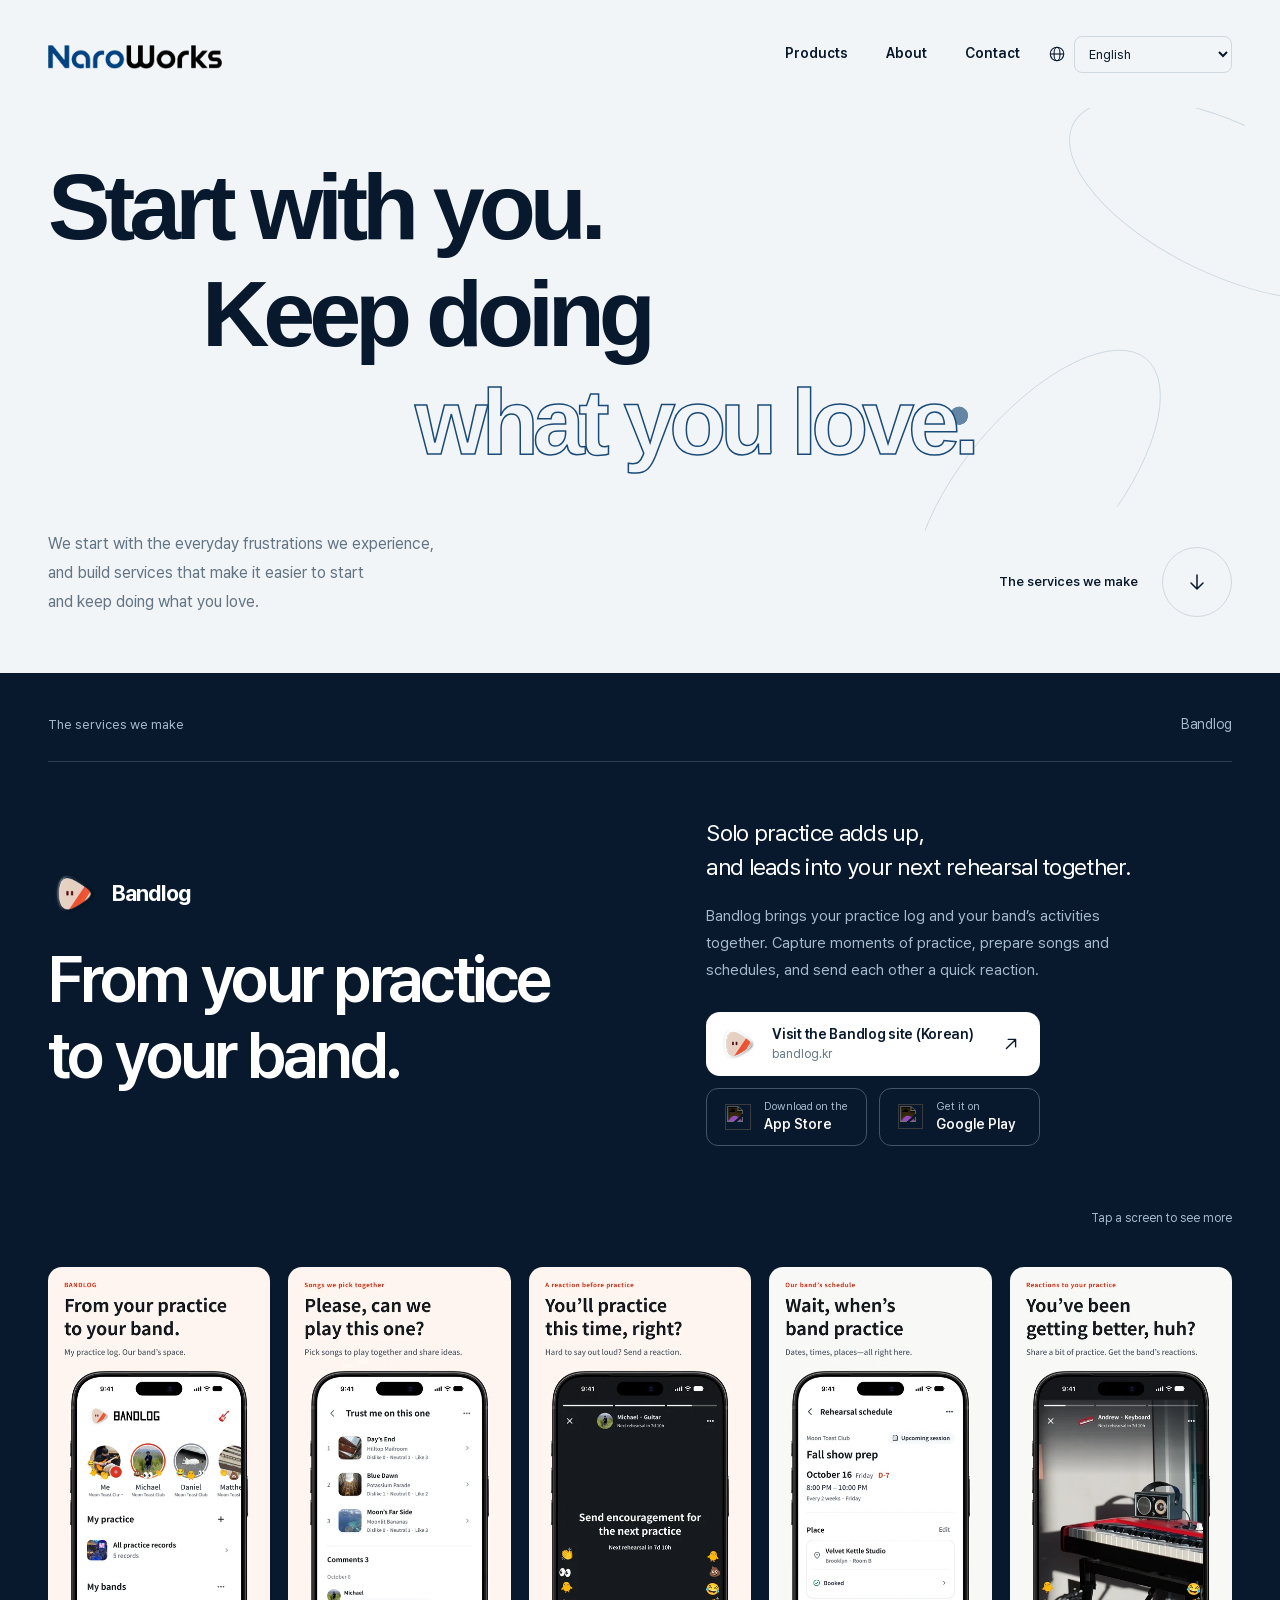
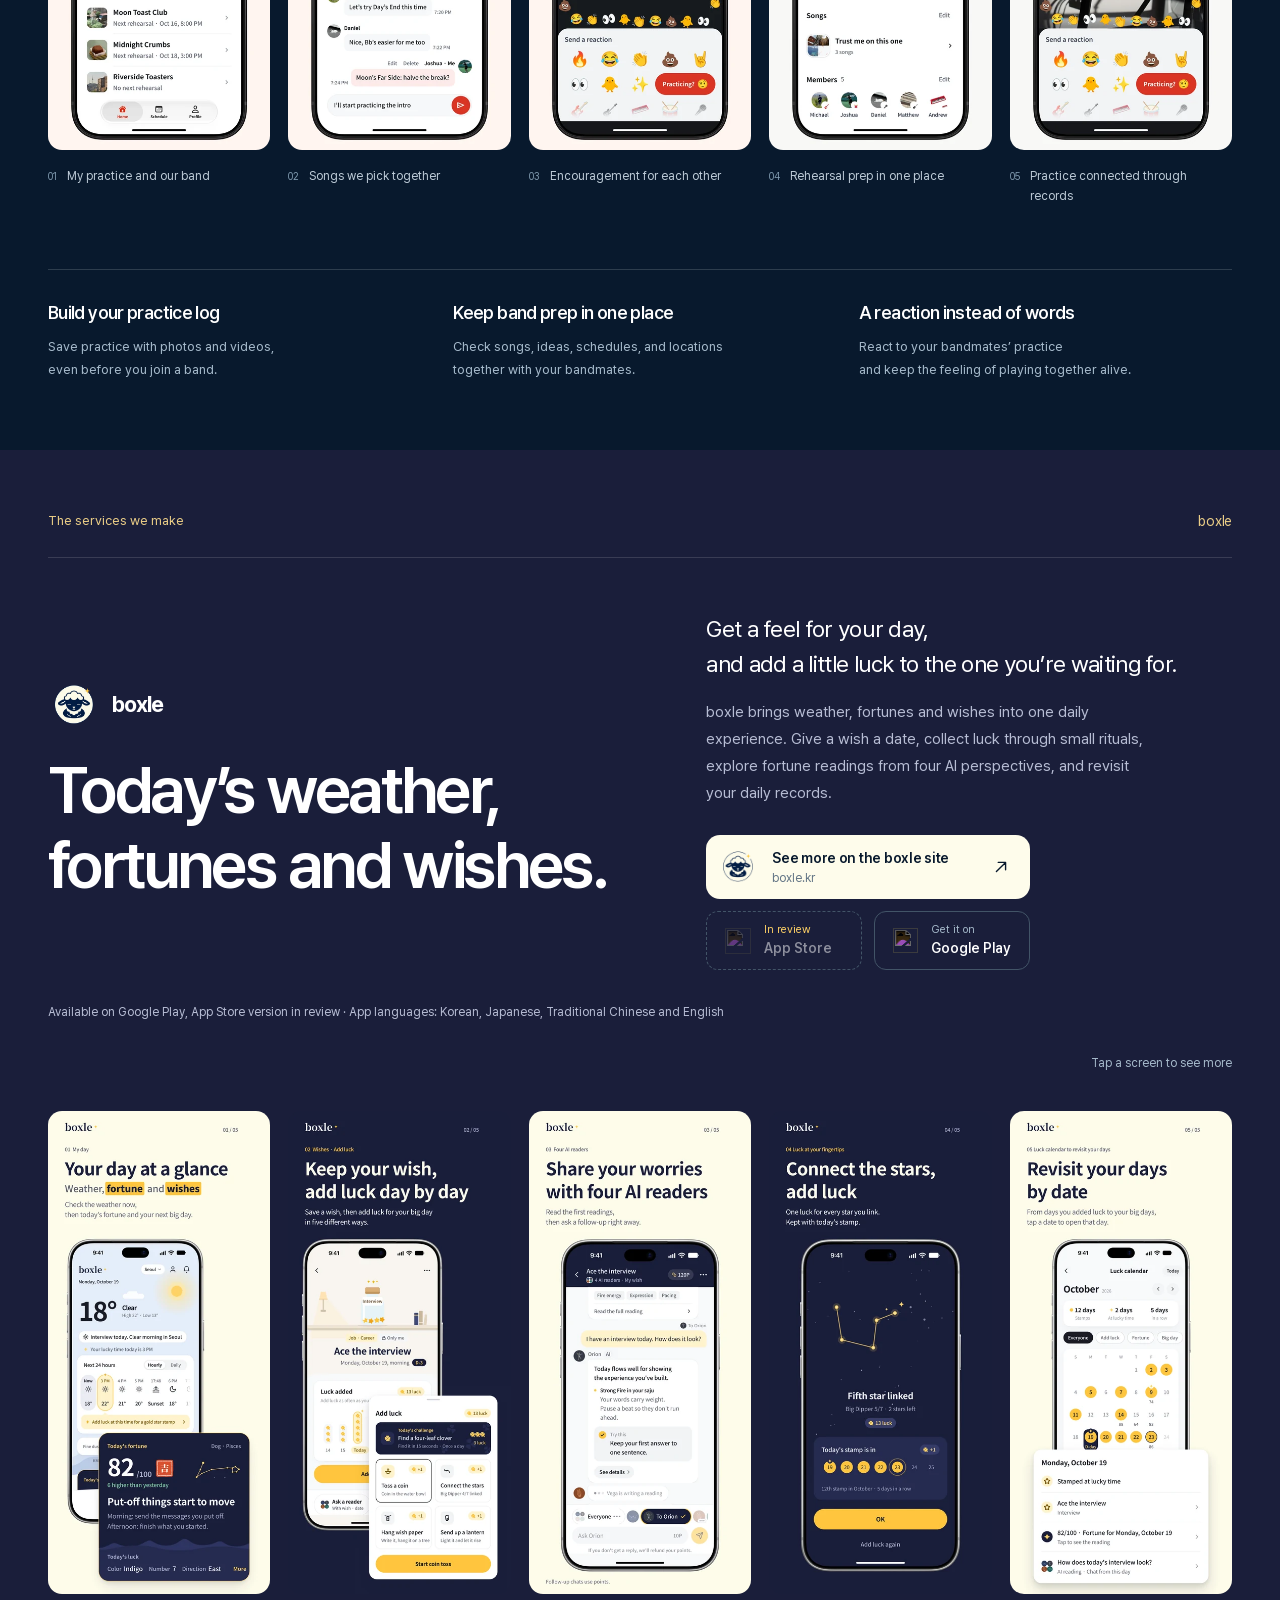
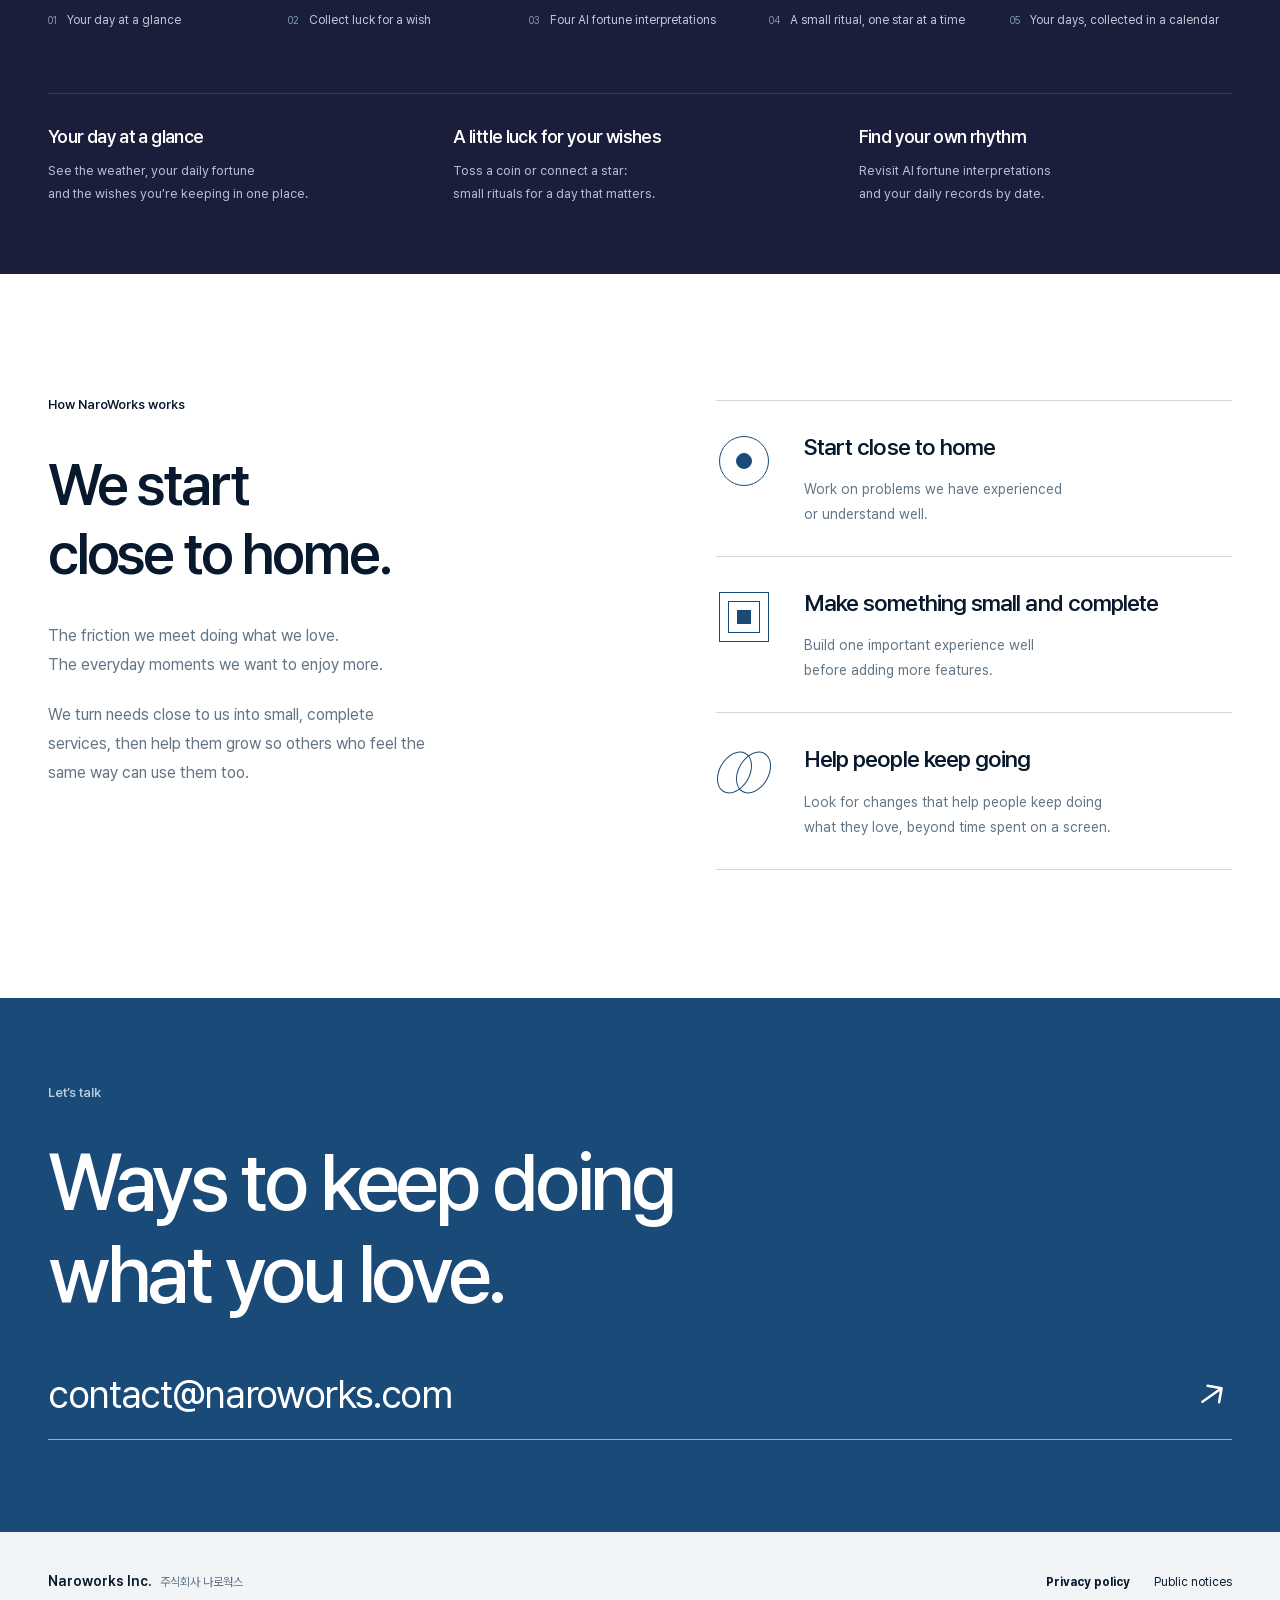
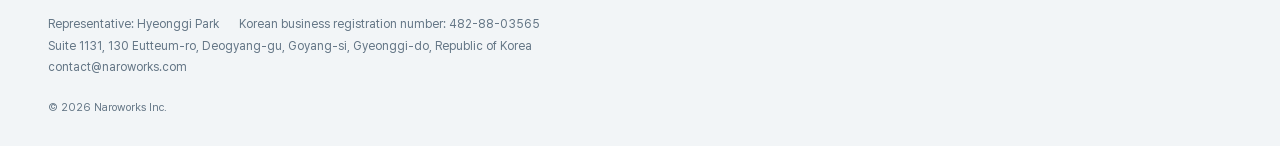
==== commit cf569502: "복슬 App Store 배지를 '심사 중'으로 잠시 막기 iOS 앱이 아직 심사 중이라 복슬 App Store 배지는 모양을 둔 채 언어별 '심사 중' 칸으로 두고, 출시 안내도 " ====
--- a/index.html
+++ b/index.html
@@ -485,14 +485,14 @@
                     <path d="M7 17 17 7M9 7h8v8" /></svg
                 ></a>
                 <div class="store-badges" aria-label="Download boxle" data-i18n-aria="boxle.store">
-                  <a class="store-badge" href="https://apps.apple.com/sg/app/id6823910868" target="_blank" rel="noopener">
+                  <a class="store-badge is-paused" data-store="ios" aria-disabled="true">
                     <img
                       src="assets/icons/apple.svg"
                       alt=""
                       width="26"
                       height="26"
                     /><span
-                      ><small data-i18n="store.appStore">Download on the</small><strong>App Store</strong></span
+                      ><small data-i18n="boxle.storePaused">In review</small><strong>App Store</strong></span
                     >
                   </a>
                   <a class="store-badge" href="https://play.google.com/store/apps/details?id=kr.boxle.app" target="_blank" rel="noopener">
@@ -509,7 +509,7 @@
               </div>
             </div>
           </div>
-          <p class="release-note" data-i18n="boxle.release">Available on the App Store and Google Play · App languages: Korean, Japanese, Traditional Chinese and English</p>
+          <p class="release-note" data-i18n="boxle.releasePaused">Available on Google Play, App Store version in review · App languages: Korean, Japanese, Traditional Chinese and English</p>
           <div class="gallery-heading">
             <span data-i18n="gallery.hint">Tap a screen to see more</span>
           </div>
--- a/styles.css
+++ b/styles.css
@@ -1145,6 +1145,22 @@
 a.store-badge:focus-visible {
   outline-offset: 3px;
 }
+/* App Store 심사 중(boxle-localization.mjs boxleAppStorePaused): 같은 자리, 흐리게, 누를 수 없음 */
+.store-badge.is-paused {
+  cursor: default;
+  border-style: dashed;
+}
+.store-badge.is-paused img,
+.store-badge.is-paused strong {
+  opacity: 0.5;
+}
+.store-badge.is-paused small {
+  color: #ffd266;
+}
+a.store-badge.is-paused:hover {
+  border-color: #425467;
+  background-color: transparent;
+}
 @media (max-width: 680px) {
   .product-actions {
     gap: 10px;
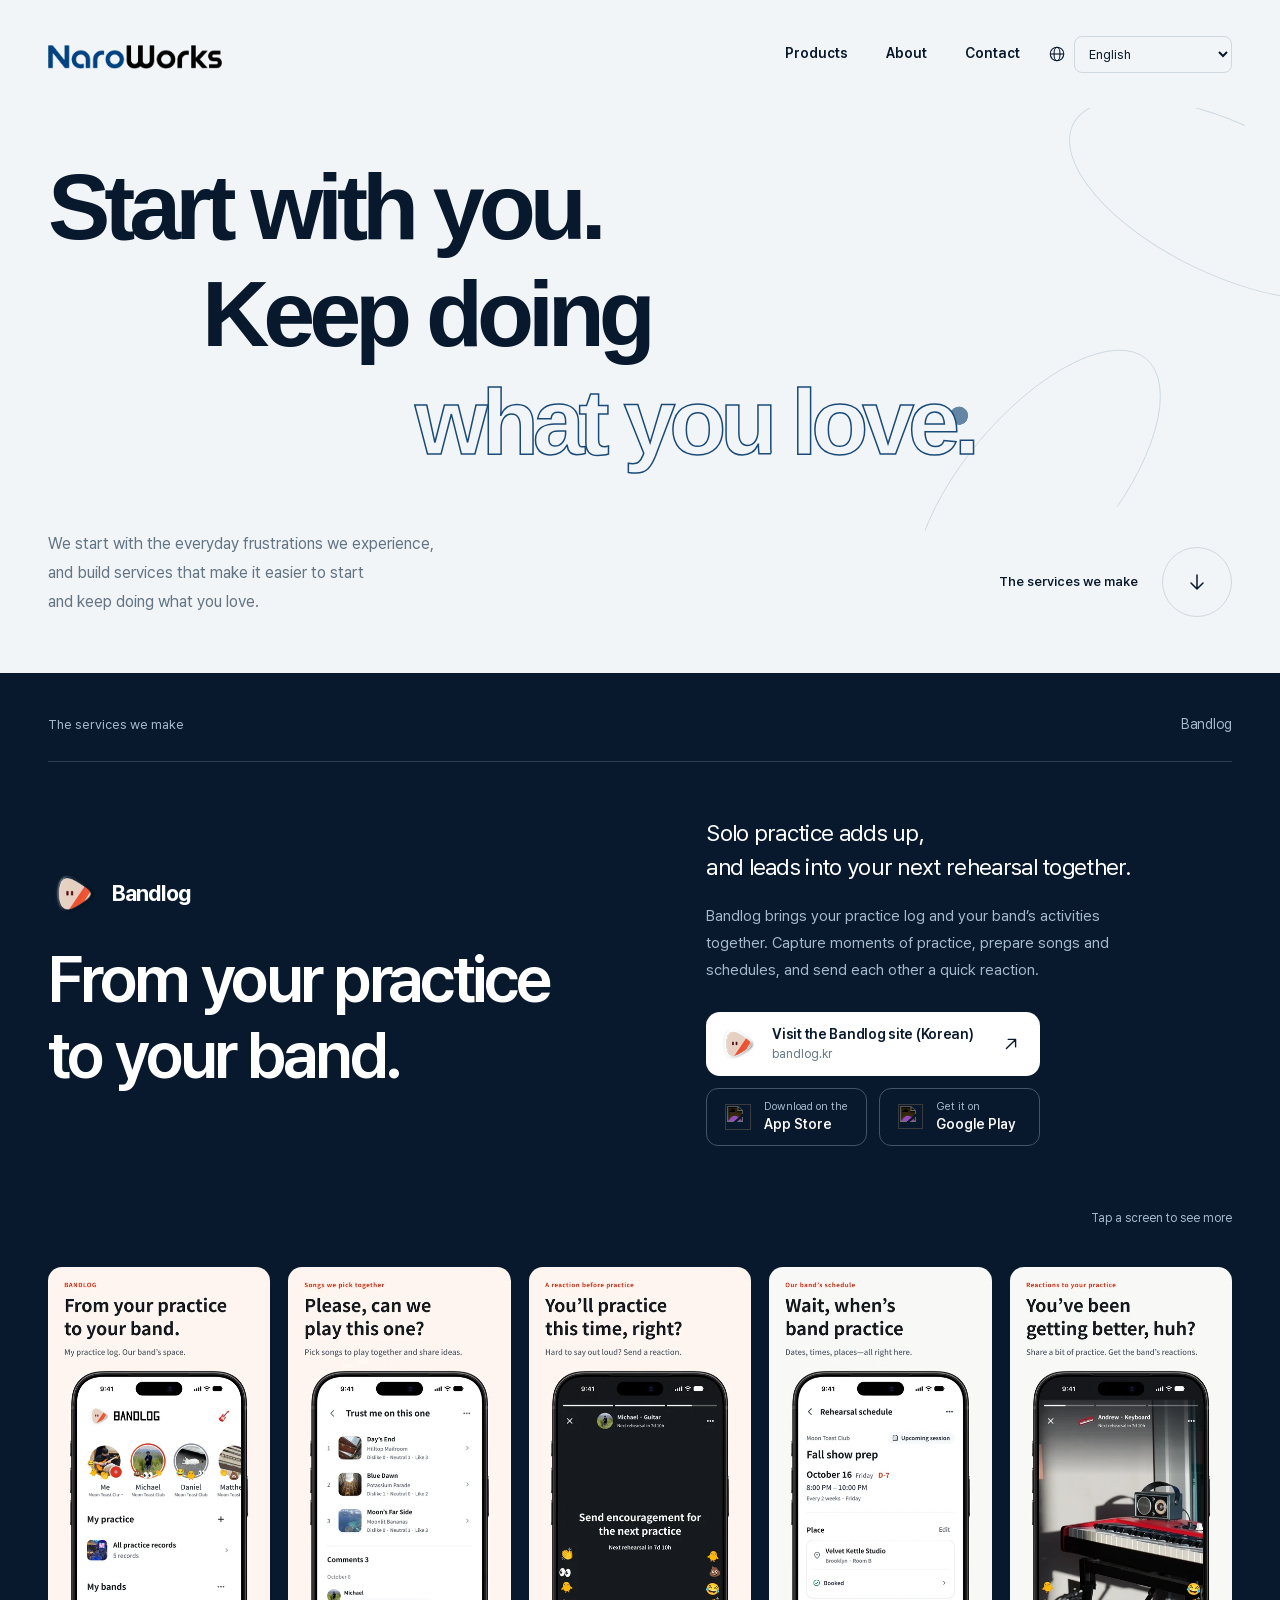
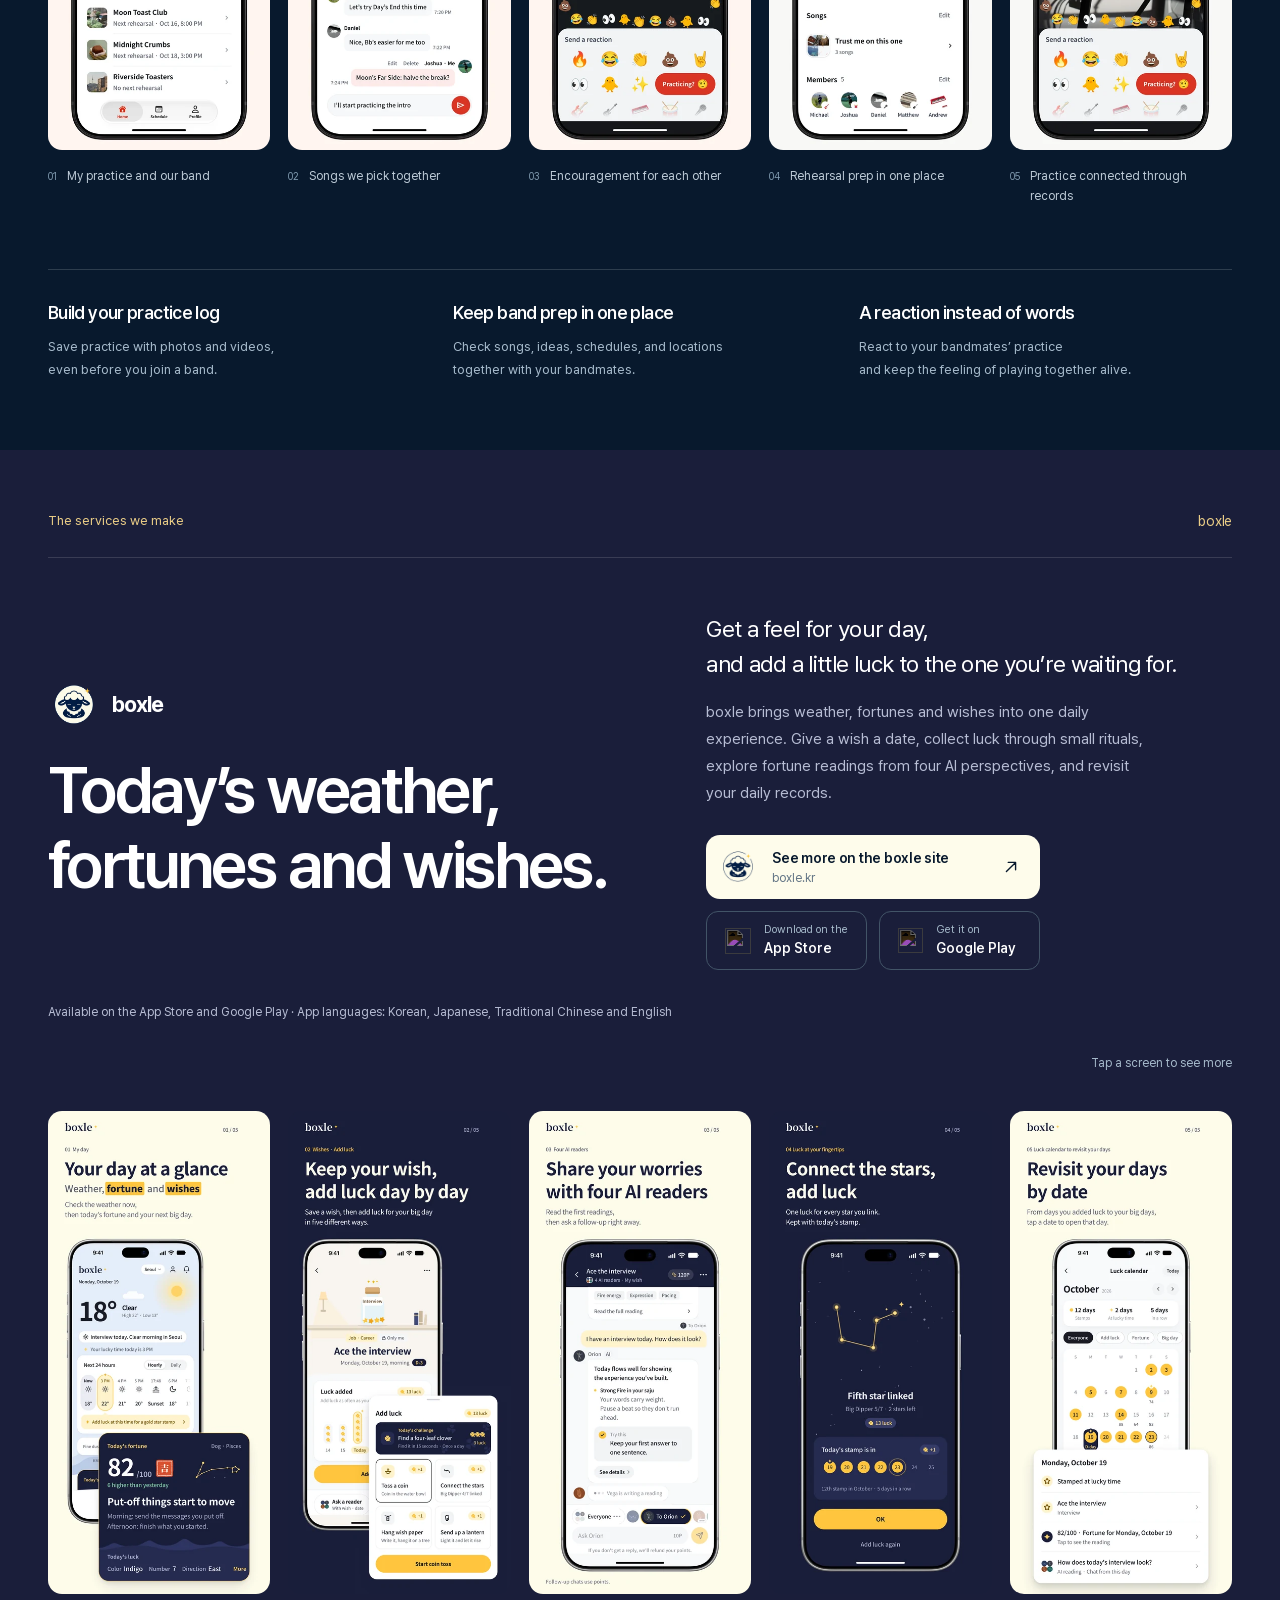
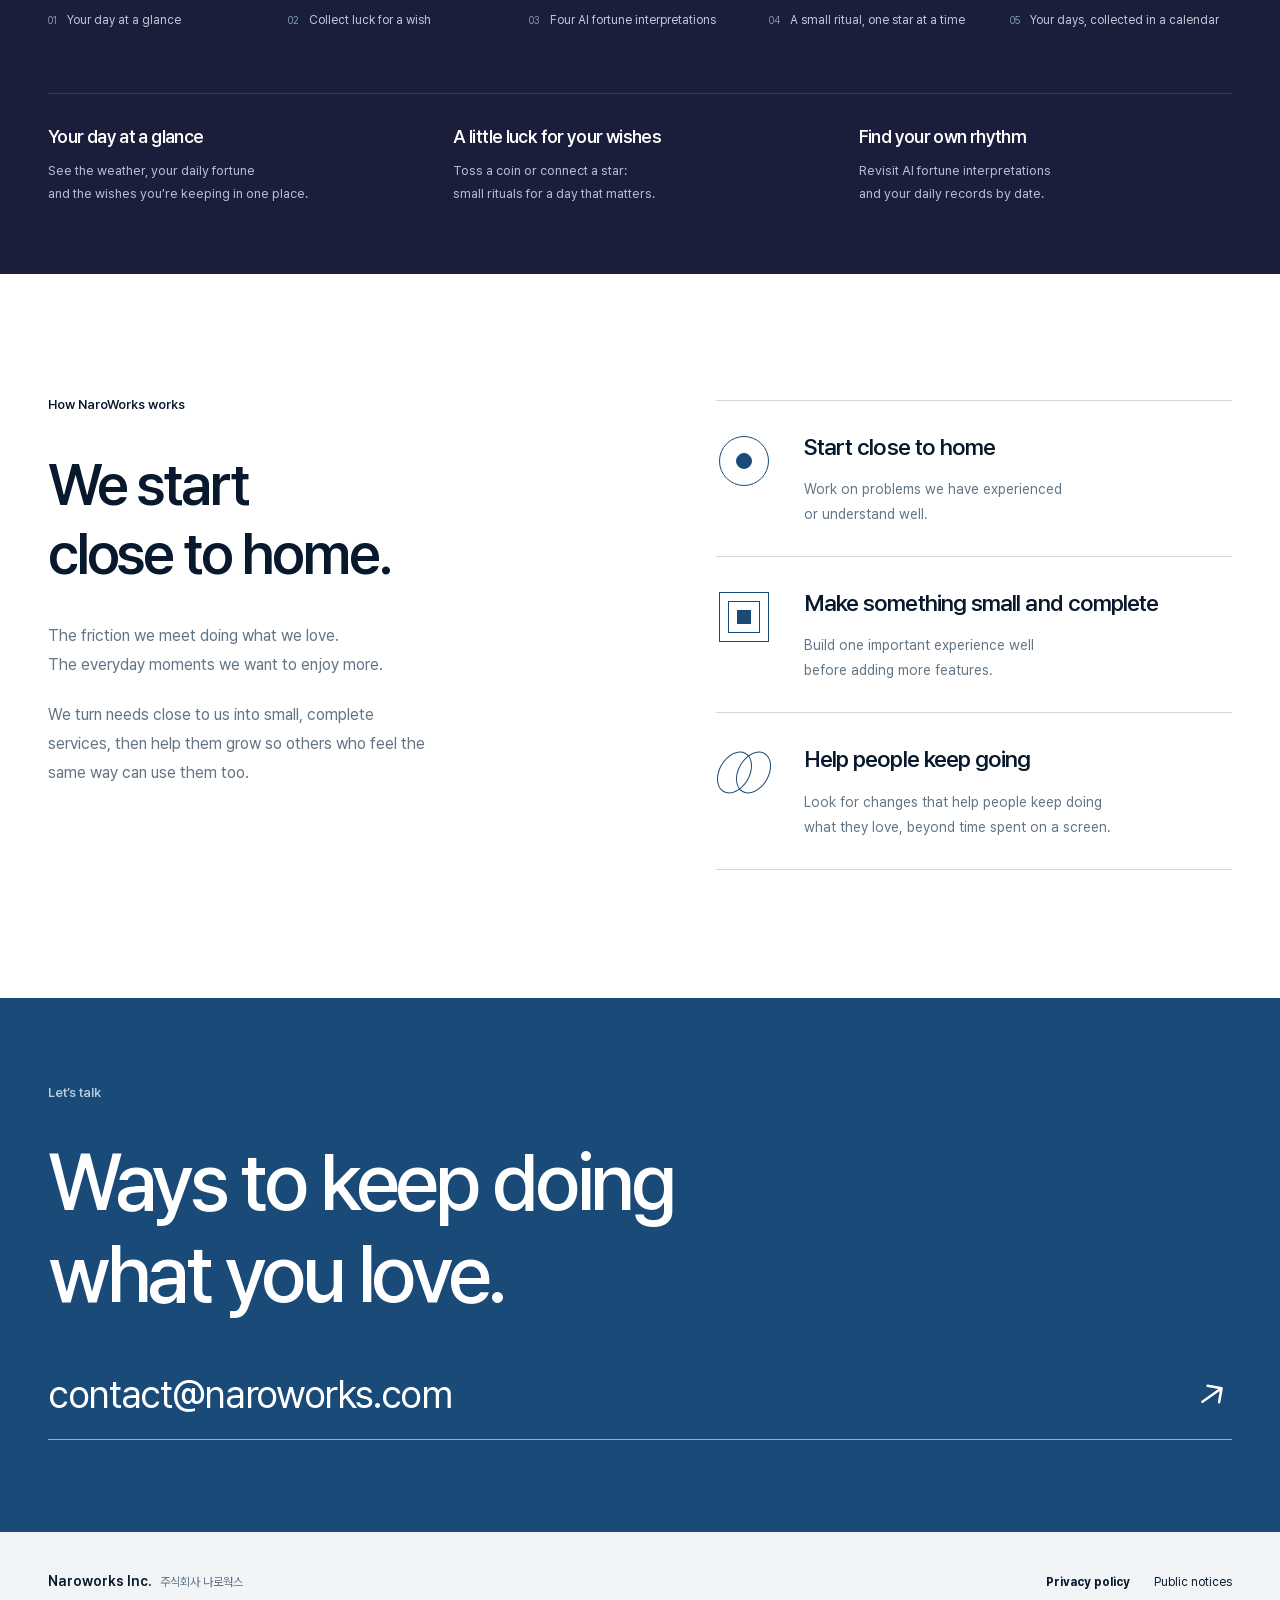
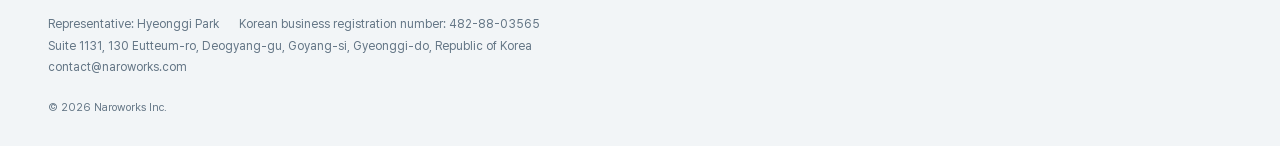
==== commit 41d44608: "복슬 iOS 출시 후 App Store 다운로드 연결" ====
--- a/index.html
+++ b/index.html
@@ -485,14 +485,14 @@
                     <path d="M7 17 17 7M9 7h8v8" /></svg
                 ></a>
                 <div class="store-badges" aria-label="Download boxle" data-i18n-aria="boxle.store">
-                  <a class="store-badge is-paused" data-store="ios" aria-disabled="true">
+                  <a class="store-badge" data-store="ios" href="https://apps.apple.com/sg/app/id6823910868" target="_blank" rel="noopener">
                     <img
                       src="assets/icons/apple.svg"
                       alt=""
                       width="26"
                       height="26"
                     /><span
-                      ><small data-i18n="boxle.storePaused">In review</small><strong>App Store</strong></span
+                      ><small data-i18n="store.appStore">Download on the</small><strong>App Store</strong></span
                     >
                   </a>
                   <a class="store-badge" href="https://play.google.com/store/apps/details?id=kr.boxle.app" target="_blank" rel="noopener">
@@ -509,7 +509,7 @@
               </div>
             </div>
           </div>
-          <p class="release-note" data-i18n="boxle.releasePaused">Available on Google Play, App Store version in review · App languages: Korean, Japanese, Traditional Chinese and English</p>
+          <p class="release-note" data-i18n="boxle.release">Available on the App Store and Google Play · App languages: Korean, Japanese, Traditional Chinese and English</p>
           <div class="gallery-heading">
             <span data-i18n="gallery.hint">Tap a screen to see more</span>
           </div>
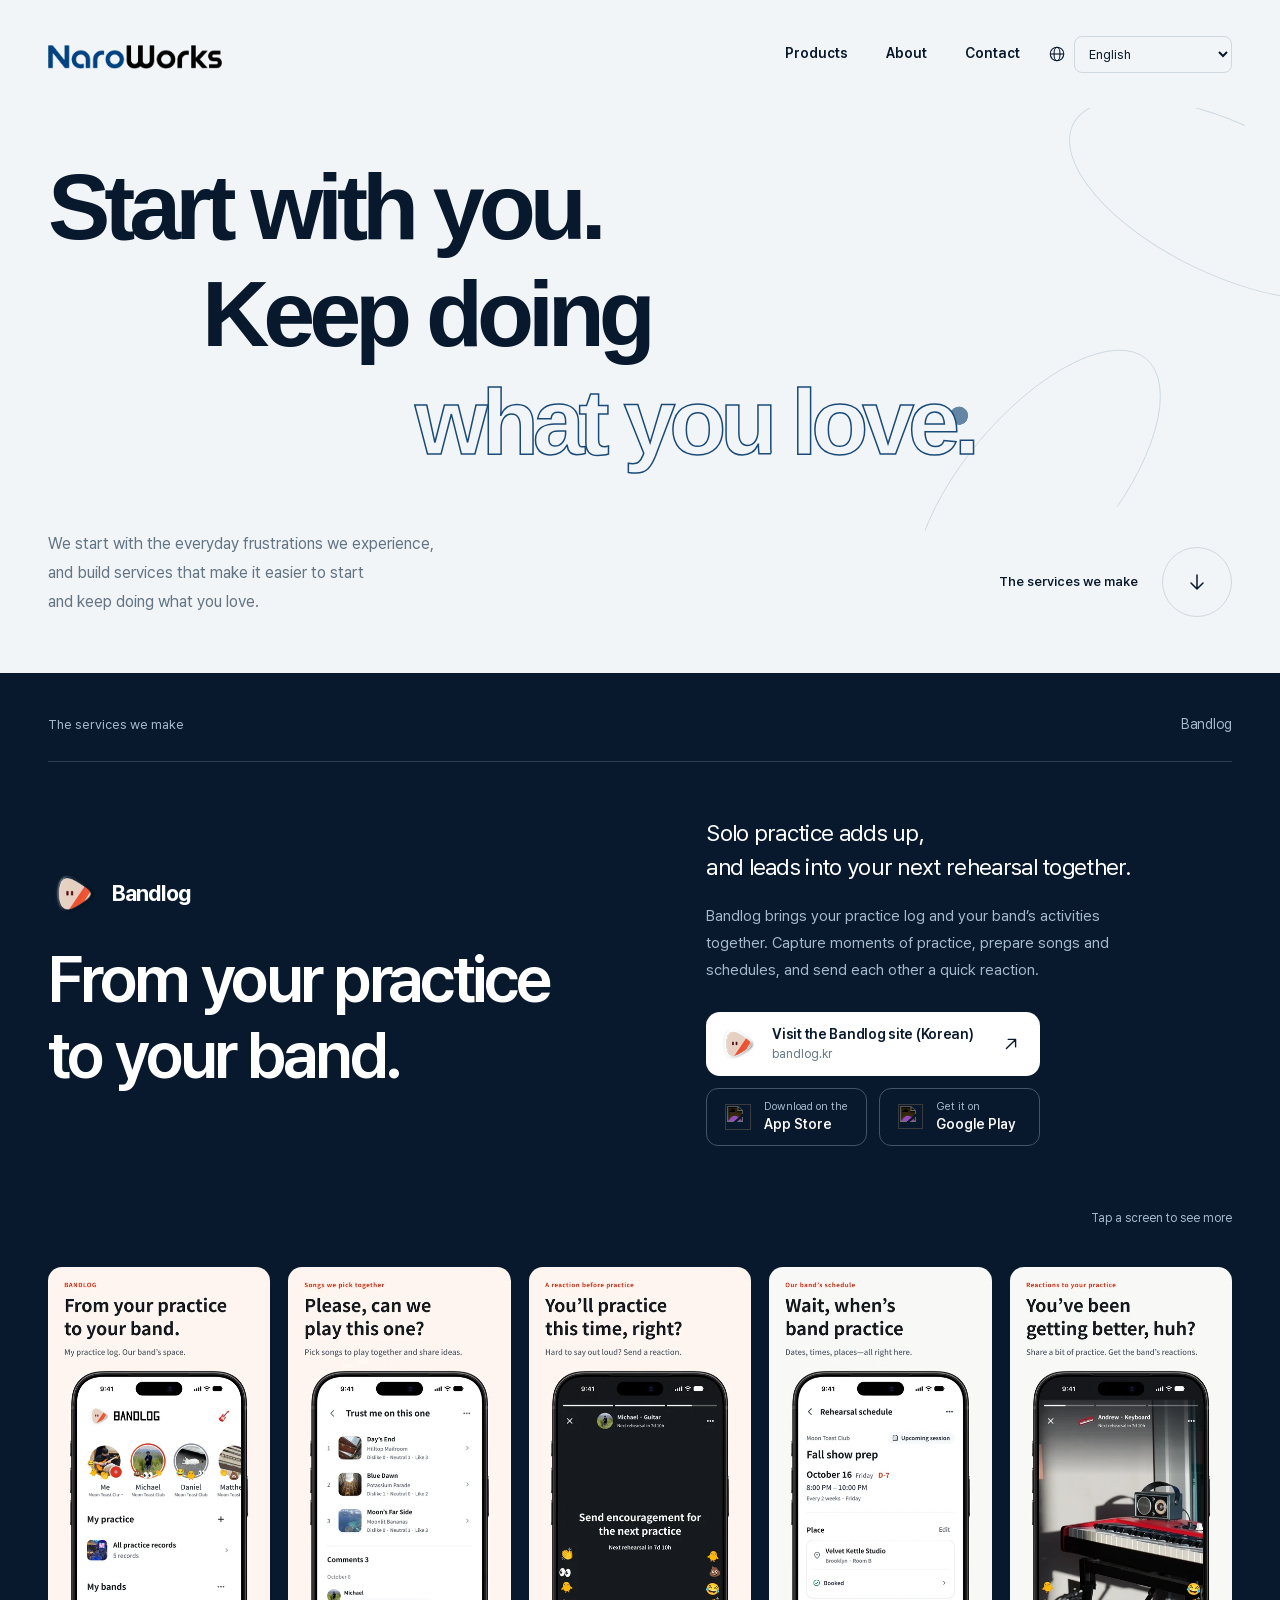
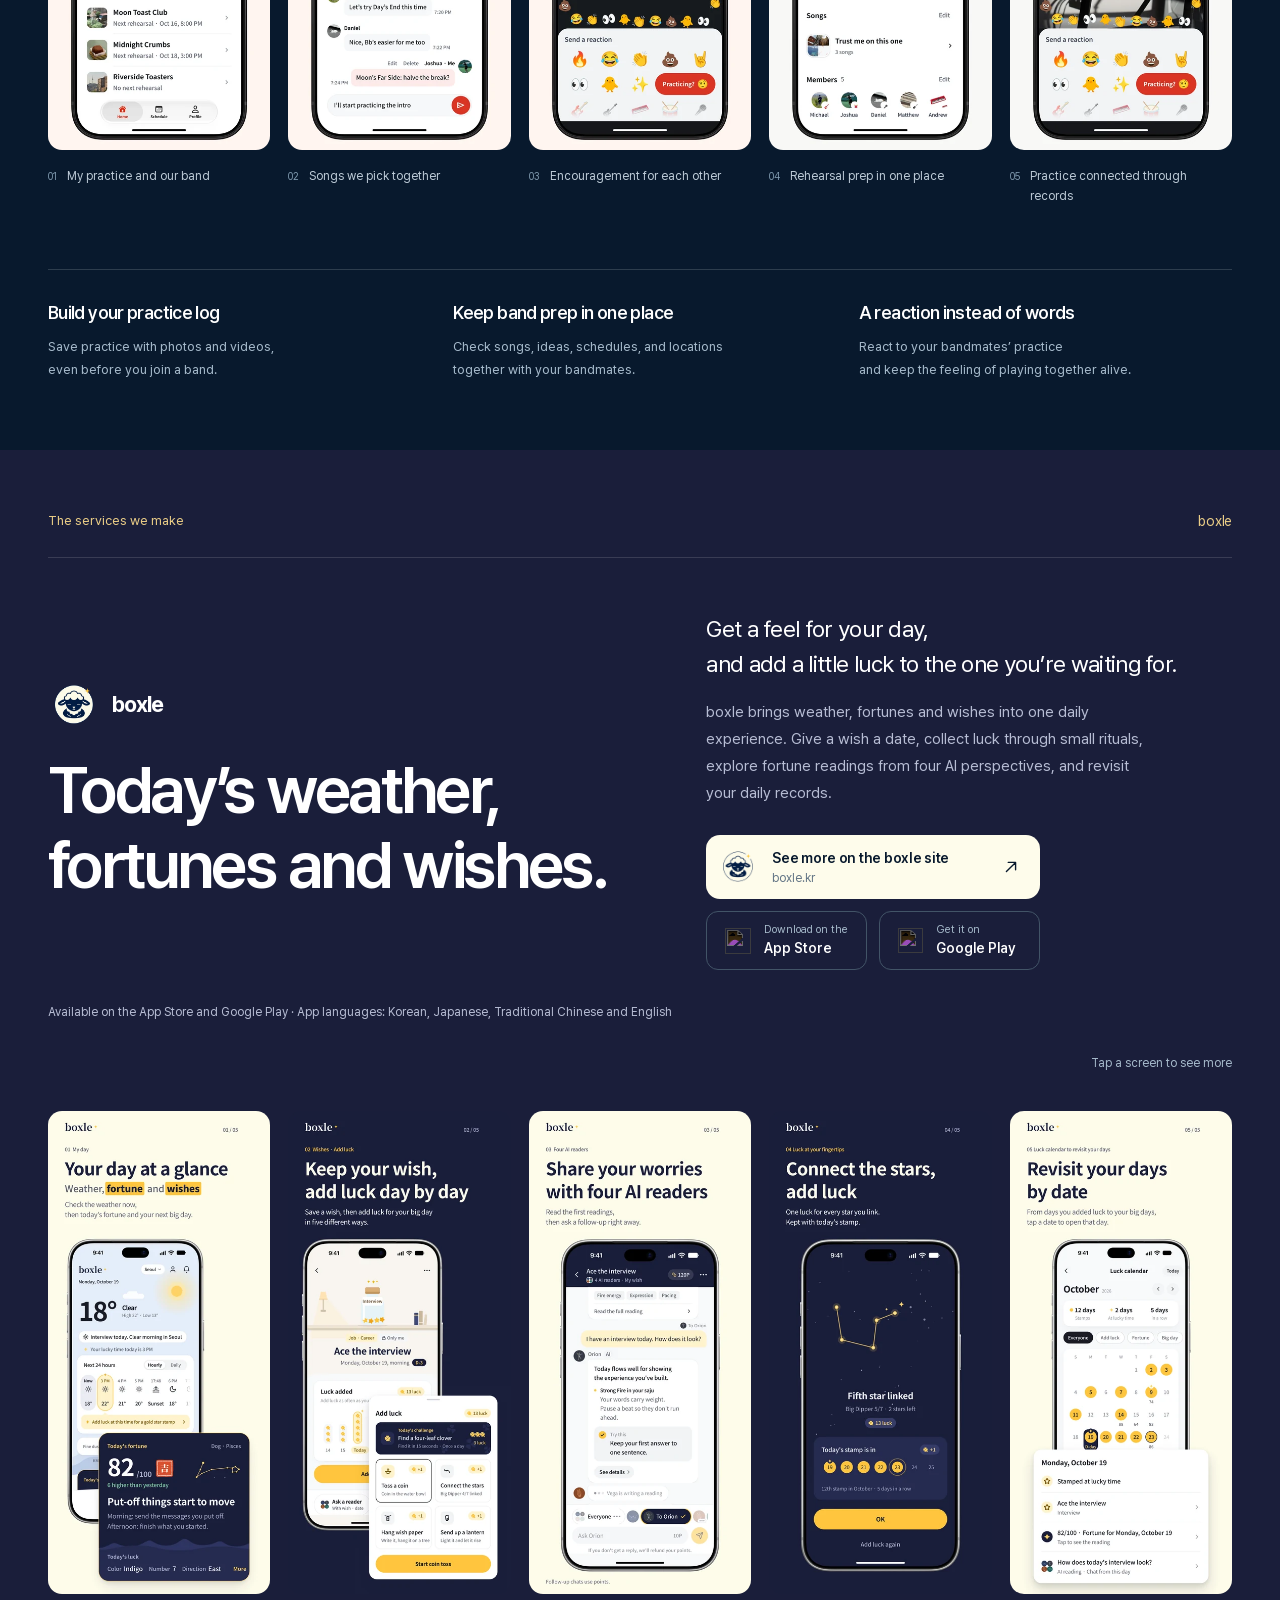
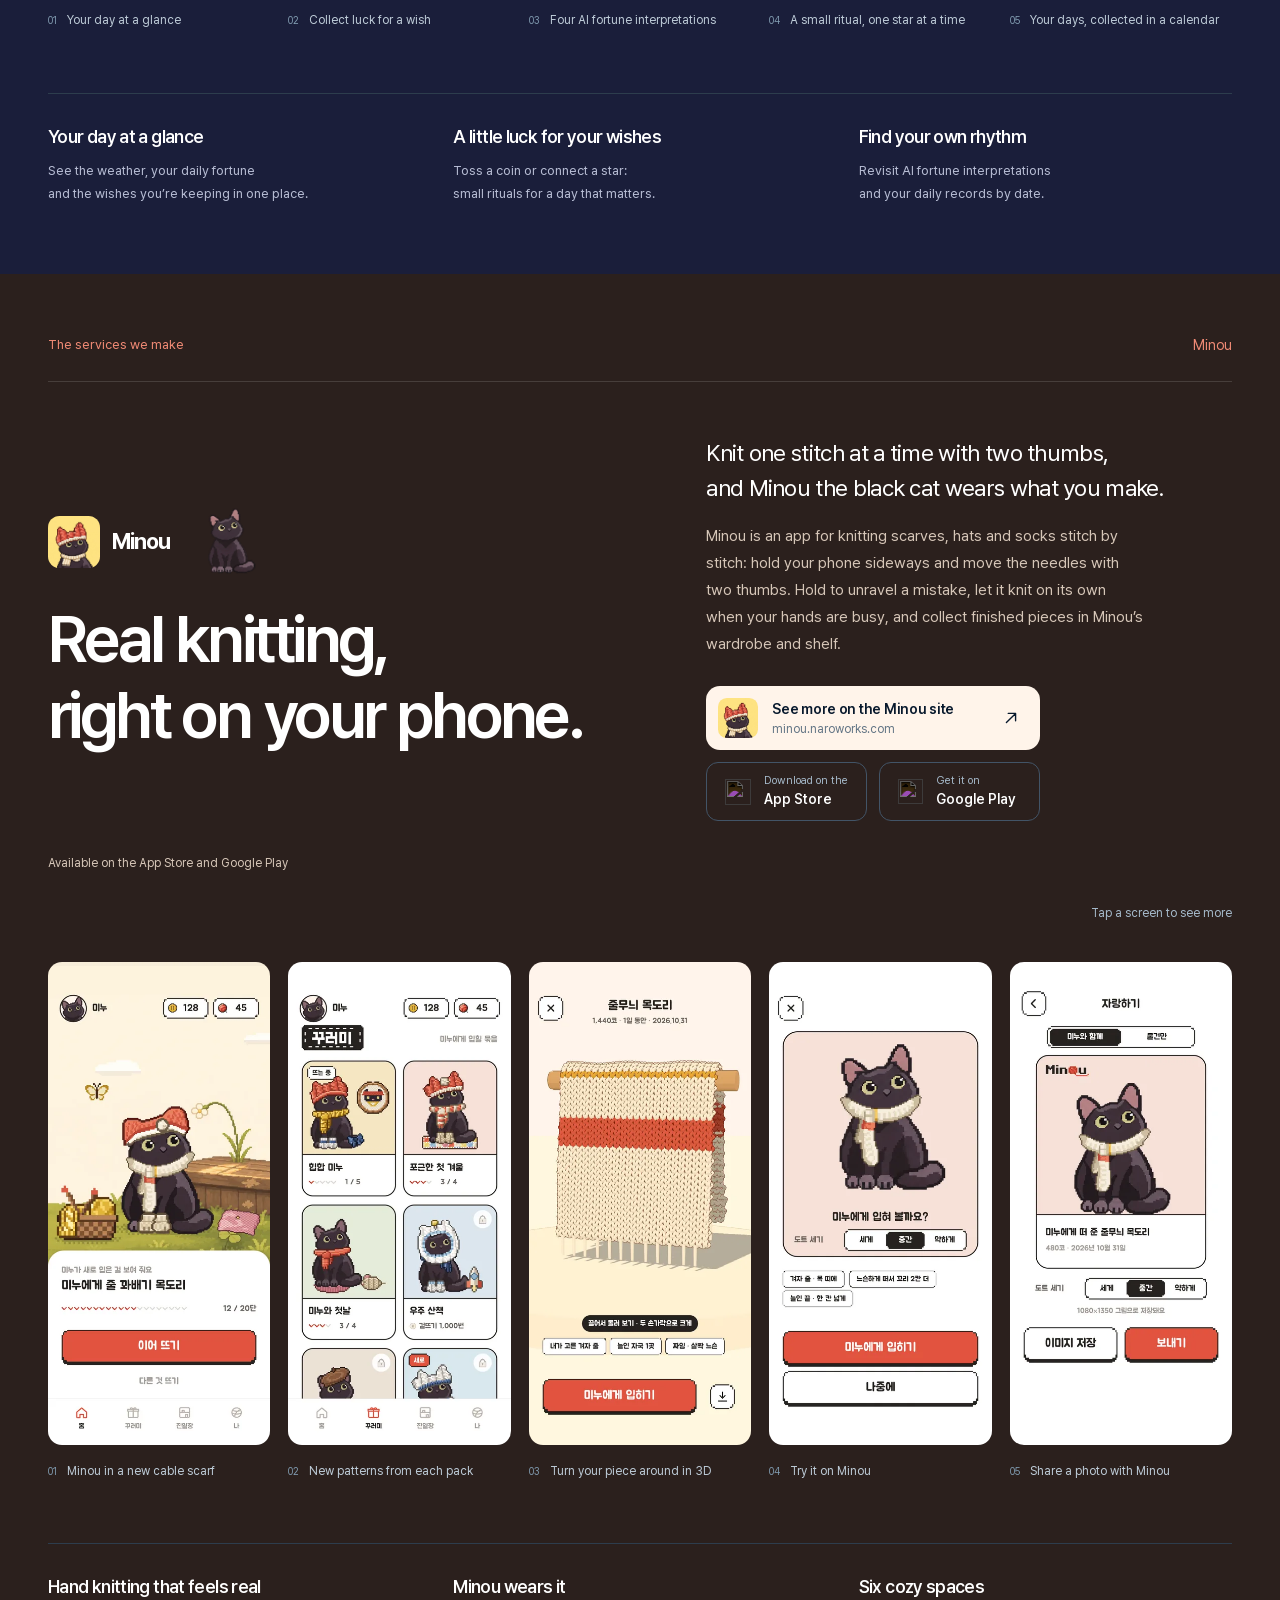
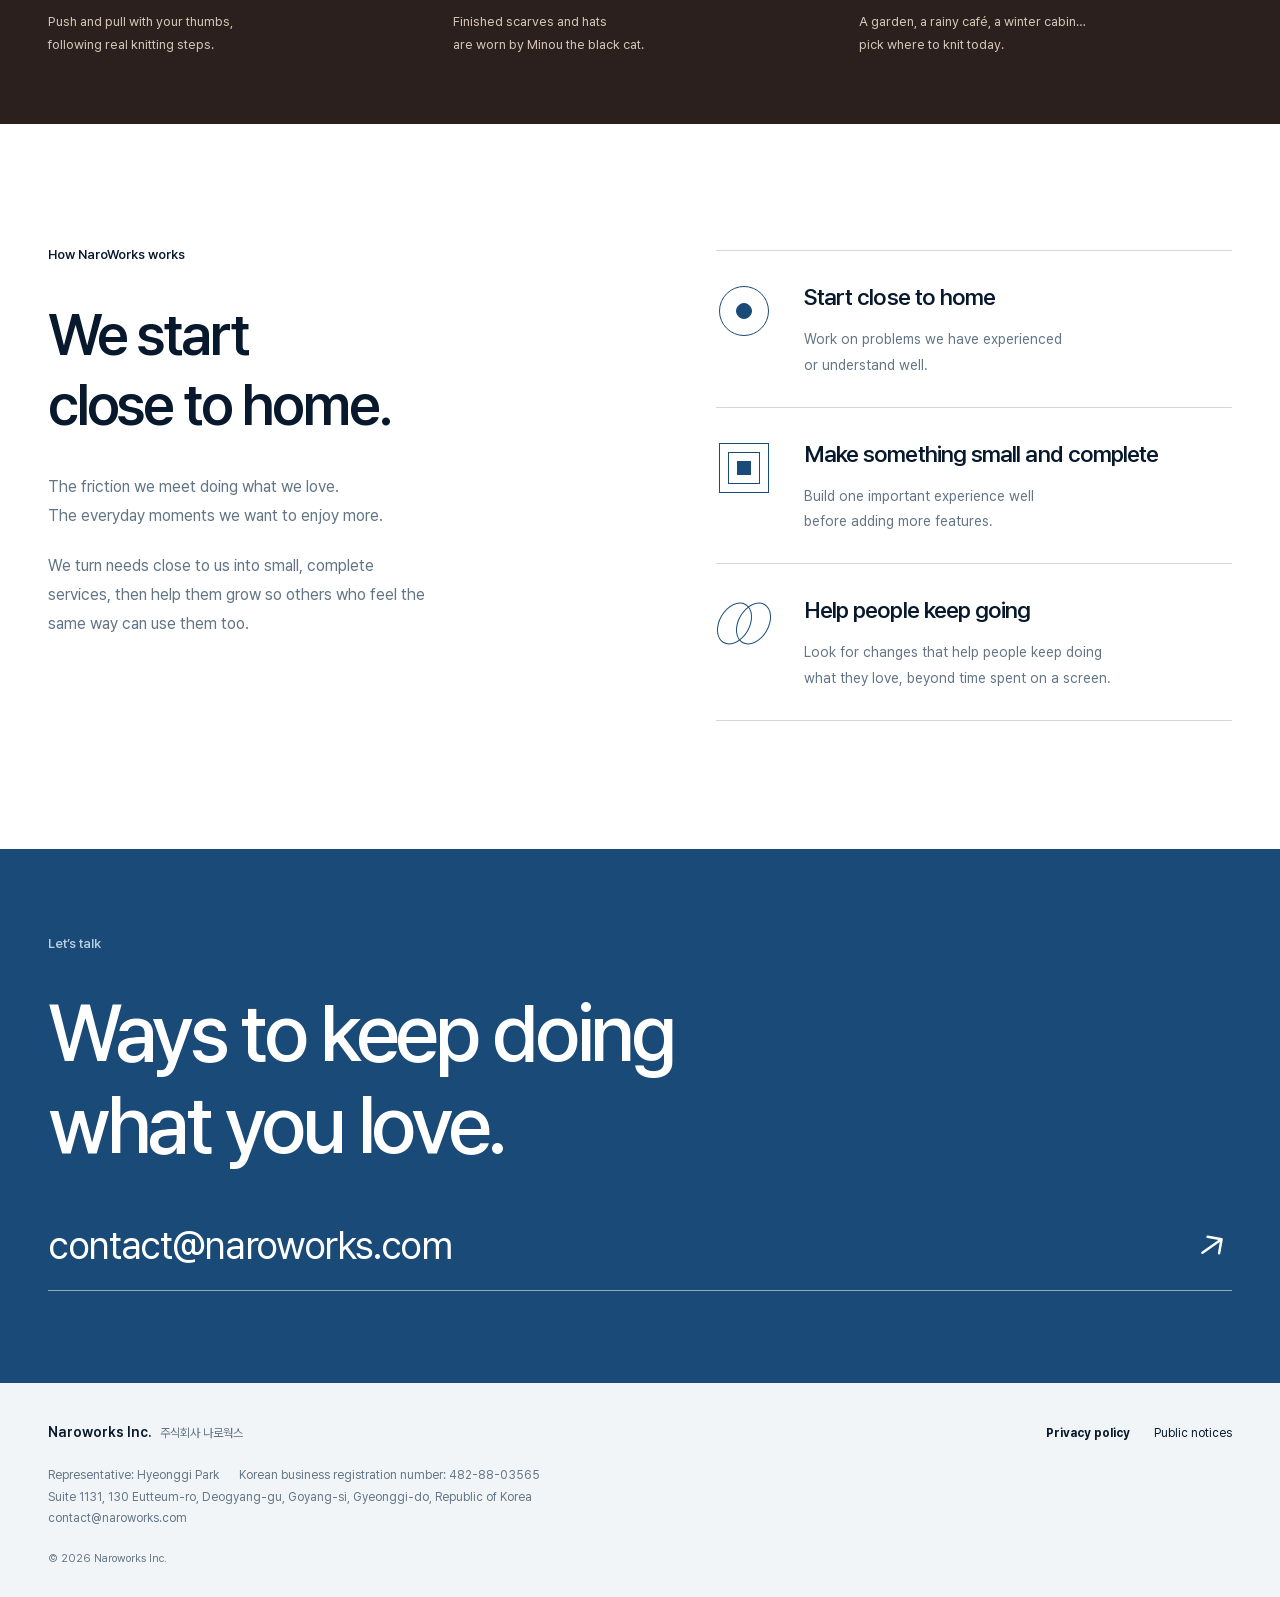
==== commit f603f379: "미누(Minou) 제품 소개 섹션 더하기 - 복슬 다음, 회사 소개 앞에 #minou: 네 언어 설명, 언어별 이름(미누 · ミヌー · Minou) - minou.naroworks" ====
--- a/index.html
+++ b/index.html
@@ -47,7 +47,7 @@
       type="font/woff2"
       crossorigin
     />
-    <link rel="stylesheet" href="styles.css?v=20261024-boxle-en" />
+    <link rel="stylesheet" href="styles.css?v=20261109-minou" />
     <meta property="og:type" content="website" />
     <meta property="og:locale" content="en_US" />
     <meta property="og:site_name" content="NaroWorks" />
@@ -80,8 +80,8 @@
       name="twitter:image"
       content="https://www.naroworks.com/assets/og.png"
     />
-    <script src="site.js?v=20261024-boxle-en" defer></script>
-    <script type="module" src="localization.mjs?v=20261024-boxle-en"></script>
+    <script src="site.js?v=20261109-minou" defer></script>
+    <script type="module" src="localization.mjs?v=20261109-minou"></script>
   </head>
   <body>
     <a class="skip-link" href="#main" data-i18n="skip">Skip to main content</a>
@@ -573,6 +573,137 @@
             <div>
               <h3 data-i18n="boxle.feature.3.title">Find your own rhythm</h3>
               <p data-i18n="boxle.feature.3.body">Revisit AI fortune interpretations<br />and your daily records by date.</p>
+            </div>
+          </div>
+        </div>
+      </section>
+      <section class="products product-minou" id="minou" aria-labelledby="minou-title">
+        <div class="container">
+          <div class="product-topline" data-reveal>
+            <p data-i18n="services">The services we make</p>
+            <span data-i18n="minou.name">Minou</span>
+          </div>
+          <div class="product-intro">
+            <div data-reveal>
+              <div class="product-brand">
+                <img
+                  class="product-symbol"
+                  src="assets/minou/symbol.webp"
+                  alt=""
+                  width="512"
+                  height="512"
+                  loading="lazy"
+                /><span class="product-name" lang="en" data-i18n="minou.name">Minou</span><span class="minou-cat" aria-hidden="true"></span>
+              </div>
+              <h2 id="minou-title" data-i18n="minou.title">Real knitting,<br />right on your phone.</h2>
+            </div>
+            <div class="product-description" data-reveal style="--reveal-delay: 120ms">
+              <p data-i18n="minou.lead">Knit one stitch at a time with two thumbs,<br />and Minou the black cat wears what you make.</p>
+              <p data-i18n="minou.description">Minou is an app for knitting scarves, hats and socks stitch by stitch: hold your phone sideways and move the needles with two thumbs. Hold to unravel a mistake, let it knit on its own when your hands are busy, and collect finished pieces in Minou’s wardrobe and shelf.</p>
+              <div class="product-actions">
+                <a class="product-site" lang="en" href="https://minou.naroworks.com/en/" target="_blank" rel="noopener"
+                  ><img src="assets/minou/symbol.webp" alt="" width="512" height="512" loading="lazy" /><span
+                    ><strong data-i18n="minou.site">See more on the Minou site</strong><small>minou.naroworks.com</small></span
+                  ><svg
+                    viewBox="0 0 24 24"
+                    fill="none"
+                    stroke="currentColor"
+                    stroke-width="1.5"
+                    stroke-linecap="round"
+                    stroke-linejoin="round"
+                    aria-hidden="true"
+                  >
+                    <path d="M7 17 17 7M9 7h8v8" /></svg
+                ></a>
+                <div class="store-badges" aria-label="Download Minou" data-i18n-aria="minou.store">
+                  <a class="store-badge" data-store="ios" href="https://apps.apple.com/us/app/id6830531773" target="_blank" rel="noopener">
+                    <img
+                      src="assets/icons/apple.svg"
+                      alt=""
+                      width="26"
+                      height="26"
+                    /><span
+                      ><small data-i18n="store.appStore">Download on the</small><strong>App Store</strong></span
+                    >
+                  </a>
+                  <a class="store-badge" href="https://play.google.com/store/apps/details?id=com.naroworks.minou" target="_blank" rel="noopener">
+                    <img
+                      src="assets/icons/google-play.svg"
+                      alt=""
+                      width="25"
+                      height="25"
+                    /><span
+                      ><small data-i18n="store.googlePlay">Get it on</small><strong>Google Play</strong></span
+                    >
+                  </a>
+                </div>
+              </div>
+            </div>
+          </div>
+          <p class="release-note" data-i18n="minou.release">Available on the App Store and Google Play</p>
+          <div class="gallery-heading">
+            <span data-i18n="gallery.hint">Tap a screen to see more</span>
+          </div>
+          <div
+            class="product-gallery"
+            tabindex="0"
+            role="region"
+            aria-label="Five Minou iPhone screens" data-i18n-aria="minou.gallery"
+          >
+            <figure class="gallery-shot" data-reveal style="--reveal-delay:0ms"><a class="shot-link" href="assets/minou/ko/01-880.webp" aria-label="Minou in a new cable scarf · Enlarge screen" data-caption="Minou in a new cable scarf"><img src="assets/minou/ko/01-880.webp" srcset="assets/minou/ko/01-440.webp 440w, assets/minou/ko/01-880.webp 880w" sizes="(max-width:680px) 76vw, (max-width:1100px) 280px, 240px" alt="Home screen with Minou in a cable scarf, sitting in the garden" width="1320" height="2868" loading="lazy" decoding="async"><span class="shot-expand" aria-hidden="true"><svg viewBox="0 0 24 24" fill="none" stroke="currentColor" stroke-width="1.5"><path d="M8 4H4v4m12-4h4v4M4 16v4h4m12-4v4h-4"/></svg></span></a><figcaption><span class="shot-index">01</span><span class="shot-caption">Minou in a new cable scarf</span></figcaption></figure>
+            <figure class="gallery-shot" data-reveal style="--reveal-delay:90ms"><a class="shot-link" href="assets/minou/ko/02-880.webp" aria-label="New patterns from each pack · Enlarge screen" data-caption="New patterns from each pack"><img src="assets/minou/ko/02-880.webp" srcset="assets/minou/ko/02-440.webp 440w, assets/minou/ko/02-880.webp 880w" sizes="(max-width:680px) 76vw, (max-width:1100px) 280px, 240px" alt="Pattern packs screen" width="1320" height="2868" loading="lazy" decoding="async"><span class="shot-expand" aria-hidden="true"><svg viewBox="0 0 24 24" fill="none" stroke="currentColor" stroke-width="1.5"><path d="M8 4H4v4m12-4h4v4M4 16v4h4m12-4v4h-4"/></svg></span></a><figcaption><span class="shot-index">02</span><span class="shot-caption">New patterns from each pack</span></figcaption></figure>
+            <figure class="gallery-shot" data-reveal style="--reveal-delay:180ms"><a class="shot-link" href="assets/minou/ko/03-880.webp" aria-label="Turn your piece around in 3D · Enlarge screen" data-caption="Turn your piece around in 3D"><img src="assets/minou/ko/03-880.webp" srcset="assets/minou/ko/03-440.webp 440w, assets/minou/ko/03-880.webp 880w" sizes="(max-width:680px) 76vw, (max-width:1100px) 280px, 240px" alt="A finished striped scarf shown in 3D" width="1320" height="2868" loading="lazy" decoding="async"><span class="shot-expand" aria-hidden="true"><svg viewBox="0 0 24 24" fill="none" stroke="currentColor" stroke-width="1.5"><path d="M8 4H4v4m12-4h4v4M4 16v4h4m12-4v4h-4"/></svg></span></a><figcaption><span class="shot-index">03</span><span class="shot-caption">Turn your piece around in 3D</span></figcaption></figure>
+            <figure class="gallery-shot" data-reveal style="--reveal-delay:270ms"><a class="shot-link" href="assets/minou/ko/04-880.webp" aria-label="Try it on Minou · Enlarge screen" data-caption="Try it on Minou"><img src="assets/minou/ko/04-880.webp" srcset="assets/minou/ko/04-440.webp 440w, assets/minou/ko/04-880.webp 880w" sizes="(max-width:680px) 76vw, (max-width:1100px) 280px, 240px" alt="Asking whether to dress Minou in the finished scarf" width="1320" height="2868" loading="lazy" decoding="async"><span class="shot-expand" aria-hidden="true"><svg viewBox="0 0 24 24" fill="none" stroke="currentColor" stroke-width="1.5"><path d="M8 4H4v4m12-4h4v4M4 16v4h4m12-4v4h-4"/></svg></span></a><figcaption><span class="shot-index">04</span><span class="shot-caption">Try it on Minou</span></figcaption></figure>
+            <figure class="gallery-shot" data-reveal style="--reveal-delay:360ms"><a class="shot-link" href="assets/minou/ko/05-880.webp" aria-label="Share a photo with Minou · Enlarge screen" data-caption="Share a photo with Minou"><img src="assets/minou/ko/05-880.webp" srcset="assets/minou/ko/05-440.webp 440w, assets/minou/ko/05-880.webp 880w" sizes="(max-width:680px) 76vw, (max-width:1100px) 280px, 240px" alt="A share card of Minou in a scarf" width="1320" height="2868" loading="lazy" decoding="async"><span class="shot-expand" aria-hidden="true"><svg viewBox="0 0 24 24" fill="none" stroke="currentColor" stroke-width="1.5"><path d="M8 4H4v4m12-4h4v4M4 16v4h4m12-4v4h-4"/></svg></span></a><figcaption><span class="shot-index">05</span><span class="shot-caption">Share a photo with Minou</span></figcaption></figure>
+          </div>
+          <div class="gallery-navigation" hidden>
+            <p data-i18n="gallery.scroll">Swipe to explore</p>
+            <div>
+              <button
+                class="icon-button gallery-prev"
+                aria-label="Scroll to the previous screen" data-i18n-aria="gallery.previous"
+              >
+                <svg
+                  viewBox="0 0 24 24"
+                  fill="none"
+                  stroke="currentColor"
+                  stroke-width="1.5"
+                  stroke-linecap="round"
+                  stroke-linejoin="round"
+                  aria-hidden="true"
+                >
+                  <path d="M5 12h14m-6-6 6 6-6 6" />
+                </svg></button
+              ><button
+                class="icon-button gallery-next"
+                aria-label="Scroll to the next screen" data-i18n-aria="gallery.next"
+              >
+                <svg
+                  viewBox="0 0 24 24"
+                  fill="none"
+                  stroke="currentColor"
+                  stroke-width="1.5"
+                  stroke-linecap="round"
+                  stroke-linejoin="round"
+                  aria-hidden="true"
+                >
+                  <path d="M5 12h14m-6-6 6 6-6 6" />
+                </svg>
+              </button>
+            </div>
+          </div>
+          <div class="product-features" data-reveal>
+            <div>
+              <h3 data-i18n="minou.feature.1.title">Hand knitting that feels real</h3>
+              <p data-i18n="minou.feature.1.body">Push and pull with your thumbs,<br />following real knitting steps.</p>
+            </div>
+            <div>
+              <h3 data-i18n="minou.feature.2.title">Minou wears it</h3>
+              <p data-i18n="minou.feature.2.body">Finished scarves and hats<br />are worn by Minou the black cat.</p>
+            </div>
+            <div>
+              <h3 data-i18n="minou.feature.3.title">Six cozy spaces</h3>
+              <p data-i18n="minou.feature.3.body">A garden, a rainy café, a winter cabin…<br />pick where to knit today.</p>
             </div>
           </div>
         </div>
--- a/styles.css
+++ b/styles.css
@@ -1384,3 +1384,15 @@
 .product-boxle .product-site img { border-radius: 50%; }
 .product-boxle .release-note { font-size: 12px; color: #b7bdd4; line-height: 1.7; margin: -30px 0 30px; }
 @media(max-width:680px) { .product-boxle .release-note { margin-top: -24px; } }
+
+/* 미누(Minou): 짙은 코코아 바탕에 털실 빨강과 크림. 앉은 미누는 승인 원화 idle 시트(3×2칸)를 칸 단위로 바꿔 눈을 깜빡인다 */
+.product-minou { background: #2b201d; padding-top: 60px; }
+.product-minou .product-topline { border-color: #ffffff22; color: #f08a75; }
+.product-minou .product-description > p:nth-child(2), .product-minou .product-features p { color: #d6c6b8; }
+.product-minou .product-site { background: #fff4ea; }
+.product-minou .product-symbol, .product-minou .product-site img { border-radius: 22%; }
+.product-minou .release-note { font-size: 12px; color: #d6c6b8; line-height: 1.7; margin: -30px 0 30px; }
+.minou-cat { display: inline-block; width: 76px; height: 76px; margin-left: 6px; vertical-align: bottom; background: url(assets/minou/idle.webp) 0 0 / 300% 200% no-repeat; animation: minou-blink 4.8s steps(1) infinite; }
+@keyframes minou-blink { 0%, 86% { background-position: 0 0; } 88% { background-position: 100% 0; } 90% { background-position: 0 100%; } 92% { background-position: 100% 0; } 94%, 100% { background-position: 0 0; } }
+@media (prefers-reduced-motion: reduce) { .minou-cat { animation: none; } }
+@media(max-width:680px) { .product-minou .release-note { margin-top: -24px; } .minou-cat { width: 60px; height: 60px; } }
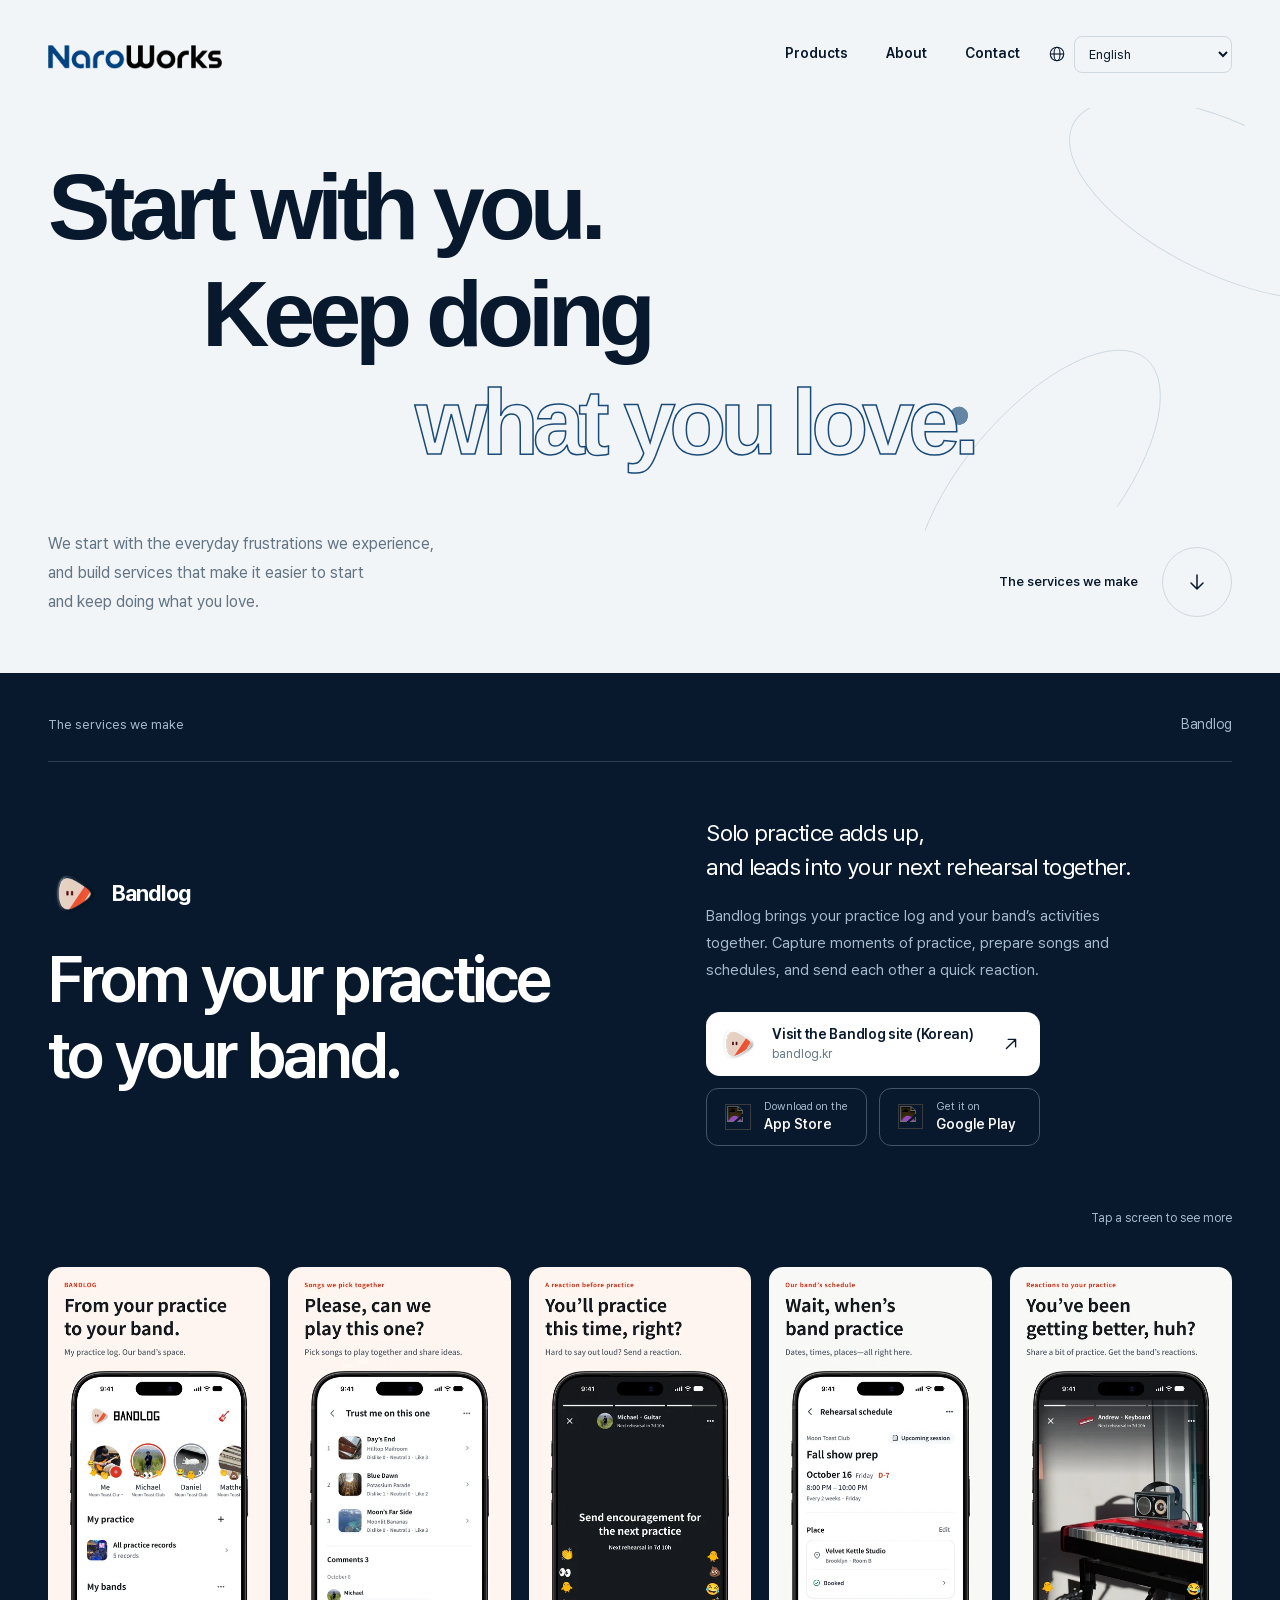
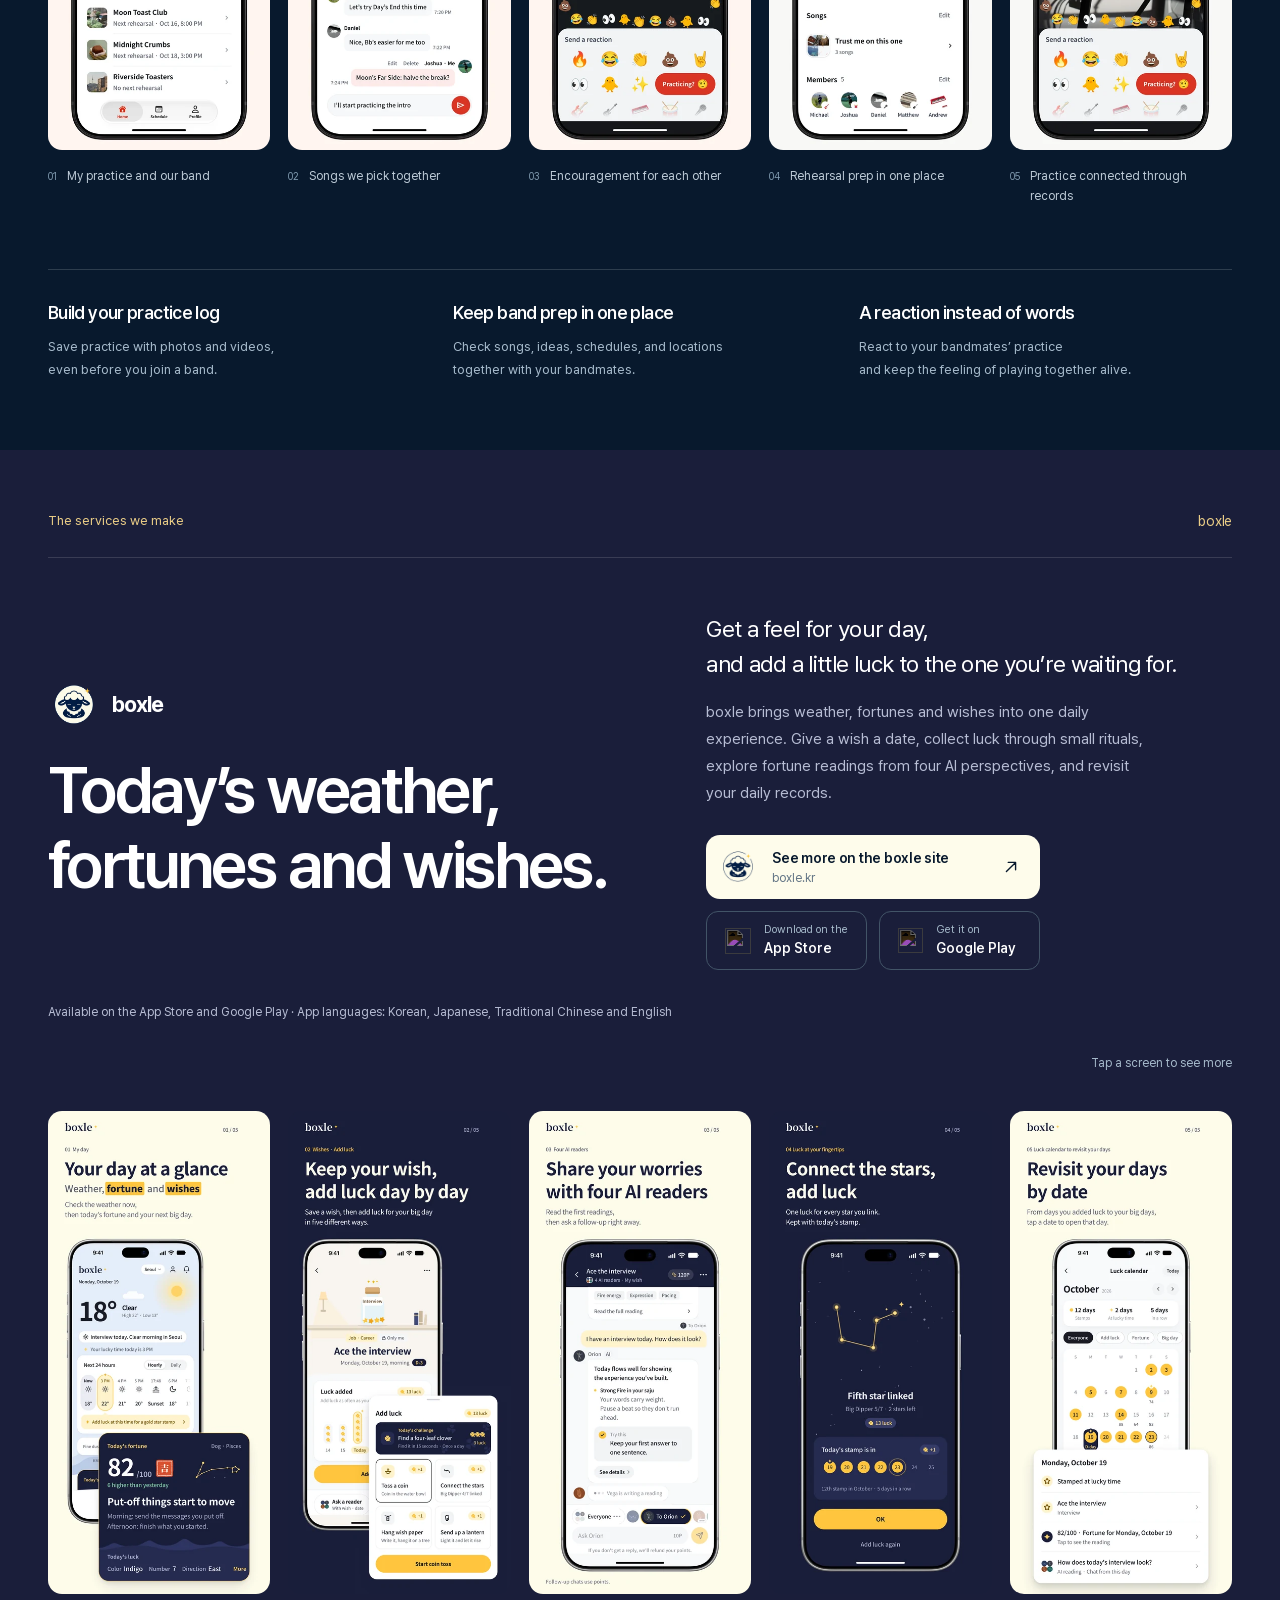
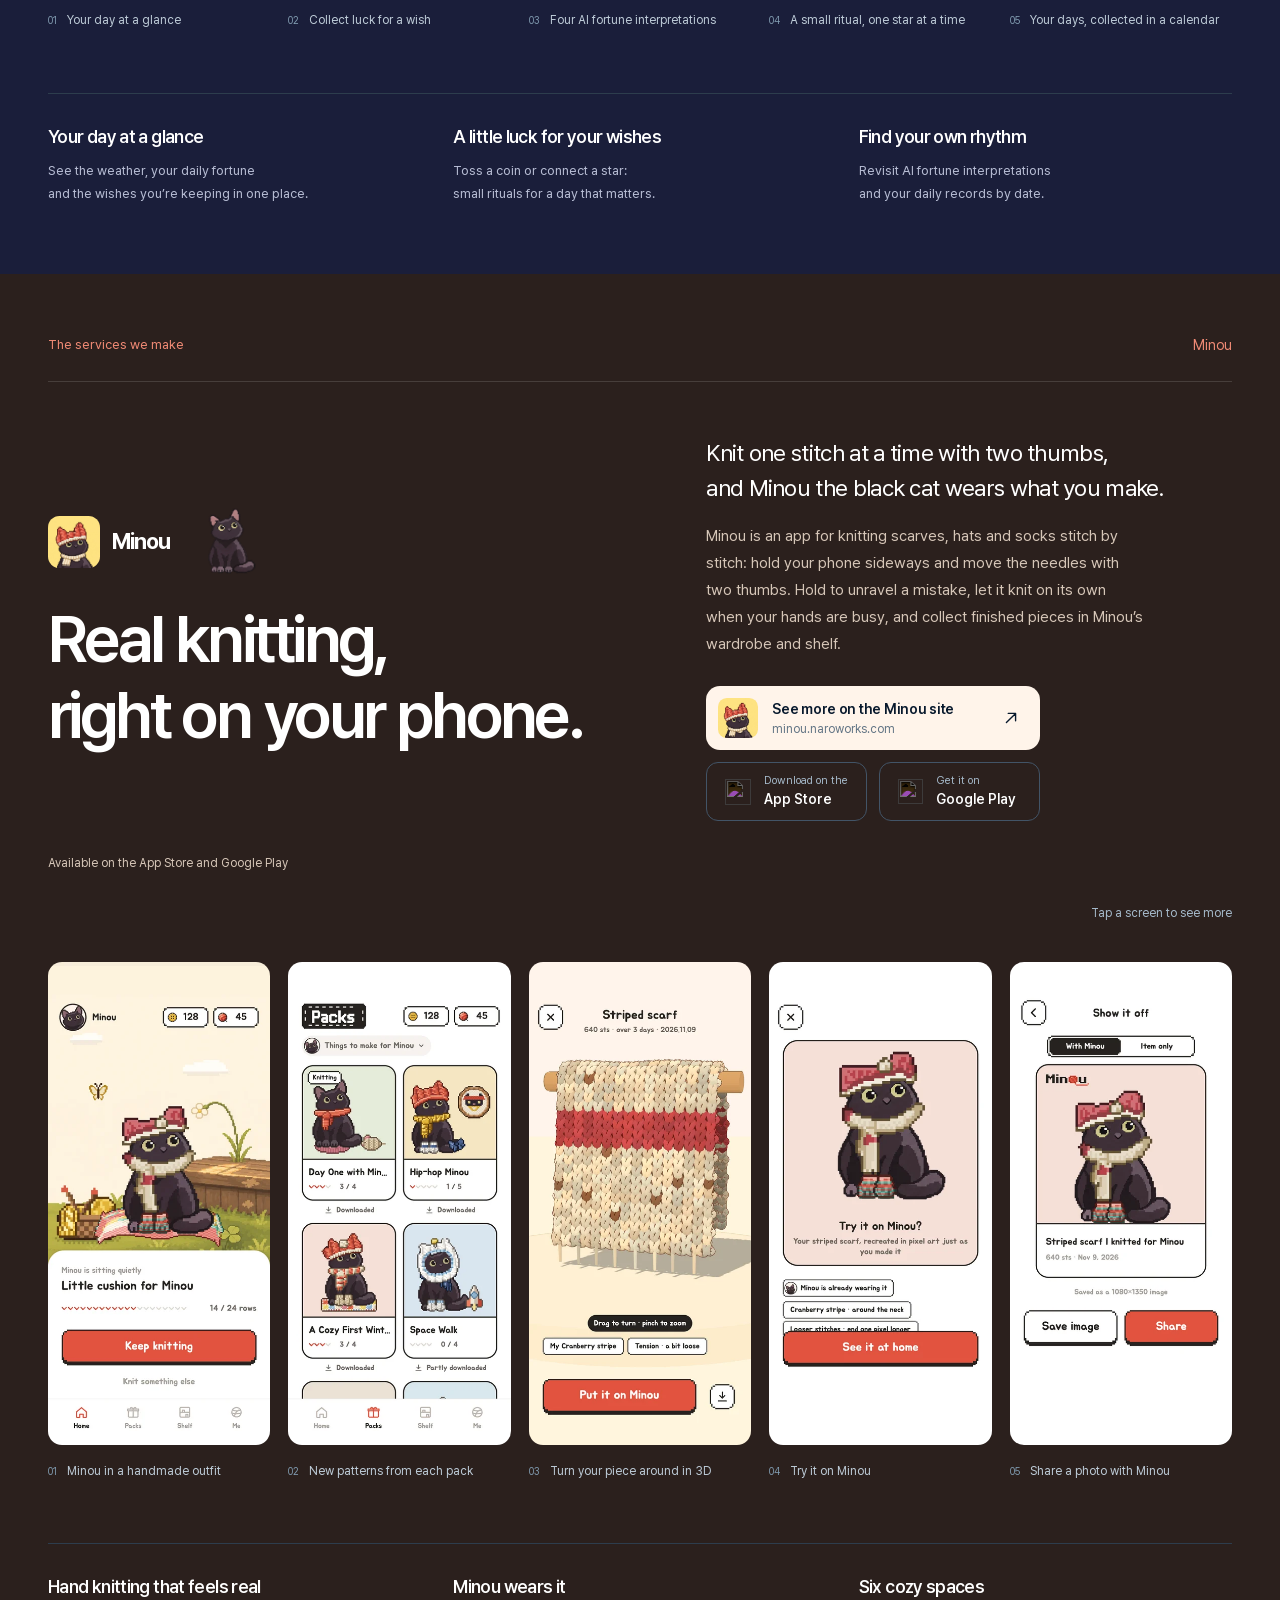
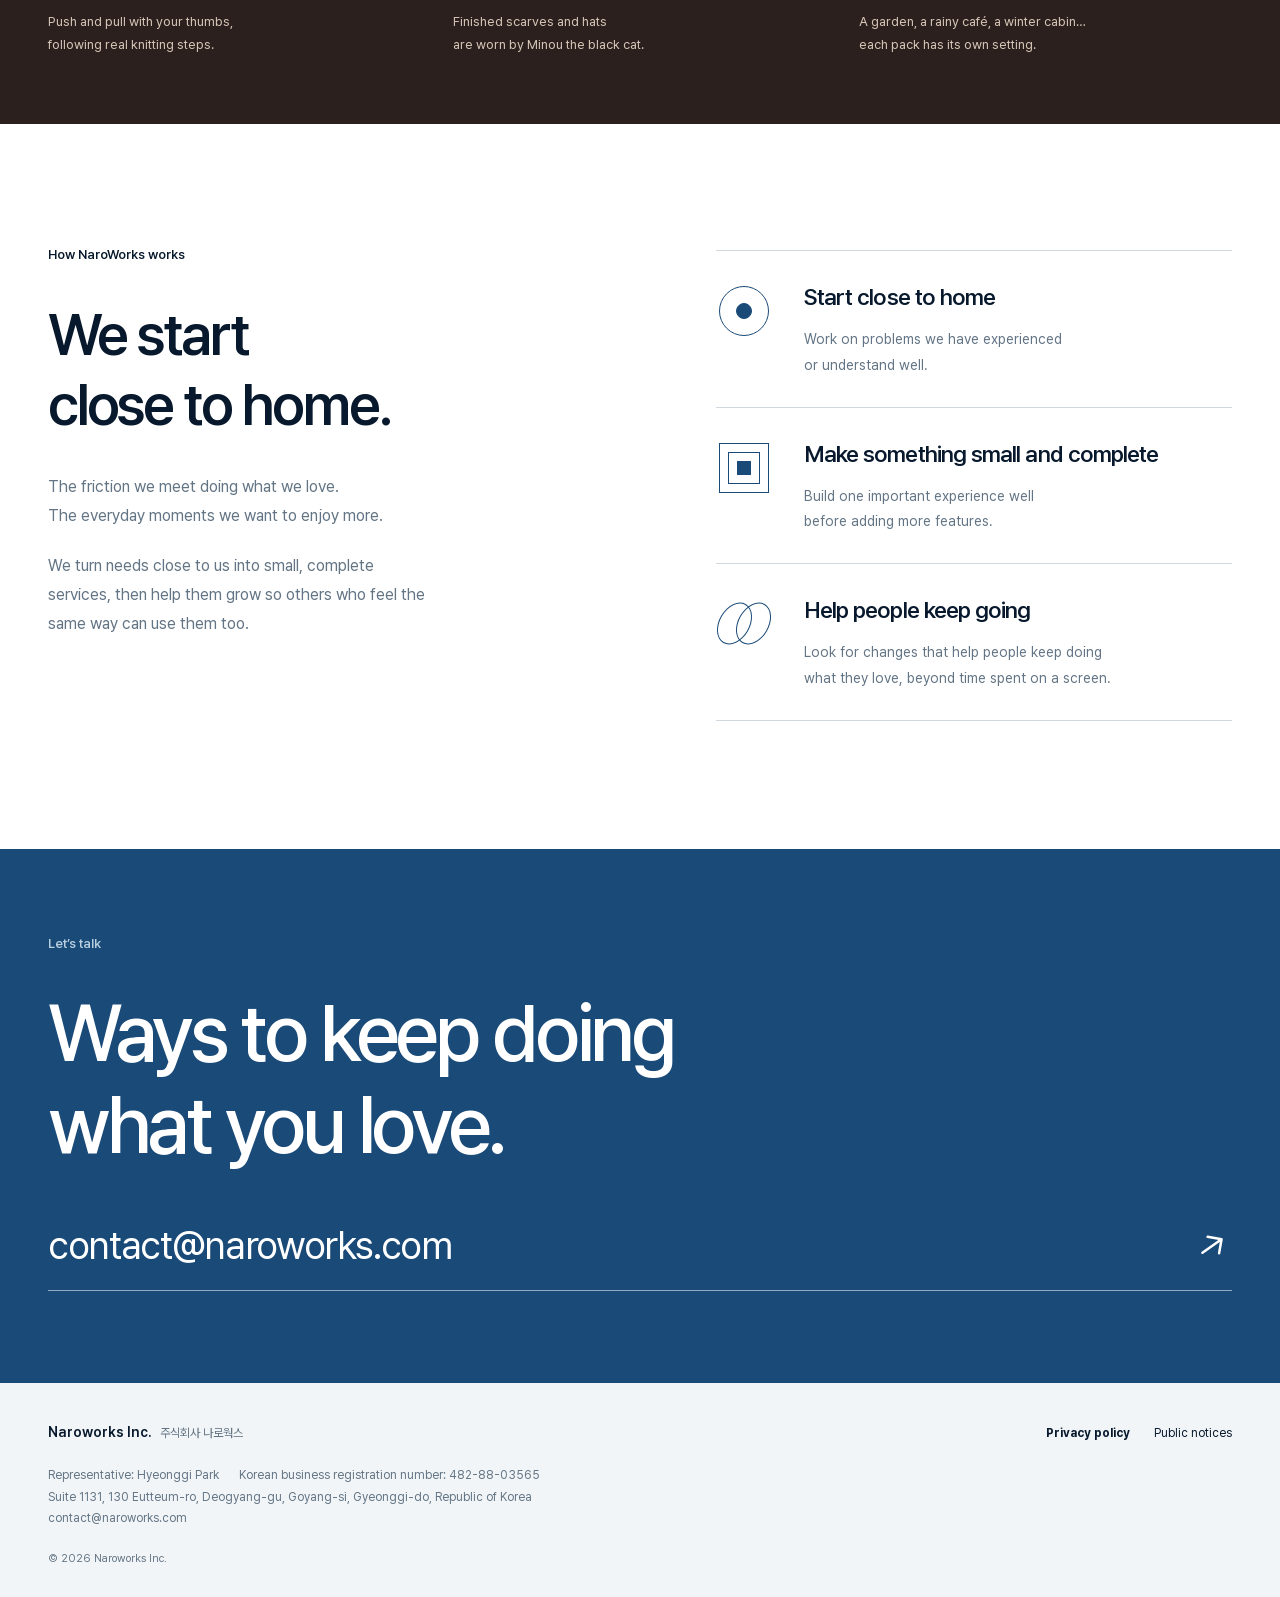
==== commit c00110e8: "feat: 미누 현지 화면과 네 언어 개인정보처리방침 연결" ====
--- a/index.html
+++ b/index.html
@@ -81,7 +81,7 @@
       content="https://www.naroworks.com/assets/og.png"
     />
     <script src="site.js?v=20261109-minou" defer></script>
-    <script type="module" src="localization.mjs?v=20261109-minou"></script>
+    <script type="module" src="localization.mjs?v=20261111-minou-locales"></script>
   </head>
   <body>
     <a class="skip-link" href="#main" data-i18n="skip">Skip to main content</a>
@@ -616,7 +616,7 @@
                     <path d="M7 17 17 7M9 7h8v8" /></svg
                 ></a>
                 <div class="store-badges" aria-label="Download Minou" data-i18n-aria="minou.store">
-                  <a class="store-badge" data-store="ios" href="https://apps.apple.com/us/app/id6830531773" target="_blank" rel="noopener">
+                  <a class="store-badge" data-store="ios" href="https://apps.apple.com/sg/app/id6830531773" target="_blank" rel="noopener">
                     <img
                       src="assets/icons/apple.svg"
                       alt=""
@@ -626,7 +626,7 @@
                       ><small data-i18n="store.appStore">Download on the</small><strong>App Store</strong></span
                     >
                   </a>
-                  <a class="store-badge" href="https://play.google.com/store/apps/details?id=com.naroworks.minou" target="_blank" rel="noopener">
+                  <a class="store-badge" data-store="android" href="https://play.google.com/store/apps/details?id=com.naroworks.minou" target="_blank" rel="noopener">
                     <img
                       src="assets/icons/google-play.svg"
                       alt=""
@@ -650,11 +650,11 @@
             role="region"
             aria-label="Five Minou iPhone screens" data-i18n-aria="minou.gallery"
           >
-            <figure class="gallery-shot" data-reveal style="--reveal-delay:0ms"><a class="shot-link" href="assets/minou/ko/01-880.webp" aria-label="Minou in a new cable scarf · Enlarge screen" data-caption="Minou in a new cable scarf"><img src="assets/minou/ko/01-880.webp" srcset="assets/minou/ko/01-440.webp 440w, assets/minou/ko/01-880.webp 880w" sizes="(max-width:680px) 76vw, (max-width:1100px) 280px, 240px" alt="Home screen with Minou in a cable scarf, sitting in the garden" width="1320" height="2868" loading="lazy" decoding="async"><span class="shot-expand" aria-hidden="true"><svg viewBox="0 0 24 24" fill="none" stroke="currentColor" stroke-width="1.5"><path d="M8 4H4v4m12-4h4v4M4 16v4h4m12-4v4h-4"/></svg></span></a><figcaption><span class="shot-index">01</span><span class="shot-caption">Minou in a new cable scarf</span></figcaption></figure>
-            <figure class="gallery-shot" data-reveal style="--reveal-delay:90ms"><a class="shot-link" href="assets/minou/ko/02-880.webp" aria-label="New patterns from each pack · Enlarge screen" data-caption="New patterns from each pack"><img src="assets/minou/ko/02-880.webp" srcset="assets/minou/ko/02-440.webp 440w, assets/minou/ko/02-880.webp 880w" sizes="(max-width:680px) 76vw, (max-width:1100px) 280px, 240px" alt="Pattern packs screen" width="1320" height="2868" loading="lazy" decoding="async"><span class="shot-expand" aria-hidden="true"><svg viewBox="0 0 24 24" fill="none" stroke="currentColor" stroke-width="1.5"><path d="M8 4H4v4m12-4h4v4M4 16v4h4m12-4v4h-4"/></svg></span></a><figcaption><span class="shot-index">02</span><span class="shot-caption">New patterns from each pack</span></figcaption></figure>
-            <figure class="gallery-shot" data-reveal style="--reveal-delay:180ms"><a class="shot-link" href="assets/minou/ko/03-880.webp" aria-label="Turn your piece around in 3D · Enlarge screen" data-caption="Turn your piece around in 3D"><img src="assets/minou/ko/03-880.webp" srcset="assets/minou/ko/03-440.webp 440w, assets/minou/ko/03-880.webp 880w" sizes="(max-width:680px) 76vw, (max-width:1100px) 280px, 240px" alt="A finished striped scarf shown in 3D" width="1320" height="2868" loading="lazy" decoding="async"><span class="shot-expand" aria-hidden="true"><svg viewBox="0 0 24 24" fill="none" stroke="currentColor" stroke-width="1.5"><path d="M8 4H4v4m12-4h4v4M4 16v4h4m12-4v4h-4"/></svg></span></a><figcaption><span class="shot-index">03</span><span class="shot-caption">Turn your piece around in 3D</span></figcaption></figure>
-            <figure class="gallery-shot" data-reveal style="--reveal-delay:270ms"><a class="shot-link" href="assets/minou/ko/04-880.webp" aria-label="Try it on Minou · Enlarge screen" data-caption="Try it on Minou"><img src="assets/minou/ko/04-880.webp" srcset="assets/minou/ko/04-440.webp 440w, assets/minou/ko/04-880.webp 880w" sizes="(max-width:680px) 76vw, (max-width:1100px) 280px, 240px" alt="Asking whether to dress Minou in the finished scarf" width="1320" height="2868" loading="lazy" decoding="async"><span class="shot-expand" aria-hidden="true"><svg viewBox="0 0 24 24" fill="none" stroke="currentColor" stroke-width="1.5"><path d="M8 4H4v4m12-4h4v4M4 16v4h4m12-4v4h-4"/></svg></span></a><figcaption><span class="shot-index">04</span><span class="shot-caption">Try it on Minou</span></figcaption></figure>
-            <figure class="gallery-shot" data-reveal style="--reveal-delay:360ms"><a class="shot-link" href="assets/minou/ko/05-880.webp" aria-label="Share a photo with Minou · Enlarge screen" data-caption="Share a photo with Minou"><img src="assets/minou/ko/05-880.webp" srcset="assets/minou/ko/05-440.webp 440w, assets/minou/ko/05-880.webp 880w" sizes="(max-width:680px) 76vw, (max-width:1100px) 280px, 240px" alt="A share card of Minou in a scarf" width="1320" height="2868" loading="lazy" decoding="async"><span class="shot-expand" aria-hidden="true"><svg viewBox="0 0 24 24" fill="none" stroke="currentColor" stroke-width="1.5"><path d="M8 4H4v4m12-4h4v4M4 16v4h4m12-4v4h-4"/></svg></span></a><figcaption><span class="shot-index">05</span><span class="shot-caption">Share a photo with Minou</span></figcaption></figure>
+            <figure class="gallery-shot" data-reveal style="--reveal-delay:0ms"><a class="shot-link" href="assets/minou/en/01-880.webp" aria-label="Minou in a handmade outfit · Enlarge screen" data-caption="Minou in a handmade outfit"><img src="assets/minou/en/01-880.webp" srcset="assets/minou/en/01-440.webp 440w, assets/minou/en/01-880.webp 880w" sizes="(max-width:680px) 76vw, (max-width:1100px) 280px, 240px" alt="Home screen with Minou in a handmade hat and scarf, sitting in the garden" width="1320" height="2868" loading="lazy" decoding="async"><span class="shot-expand" aria-hidden="true"><svg viewBox="0 0 24 24" fill="none" stroke="currentColor" stroke-width="1.5"><path d="M8 4H4v4m12-4h4v4M4 16v4h4m12-4v4h-4"/></svg></span></a><figcaption><span class="shot-index">01</span><span class="shot-caption">Minou in a handmade outfit</span></figcaption></figure>
+            <figure class="gallery-shot" data-reveal style="--reveal-delay:90ms"><a class="shot-link" href="assets/minou/en/02-880.webp" aria-label="New patterns from each pack · Enlarge screen" data-caption="New patterns from each pack"><img src="assets/minou/en/02-880.webp" srcset="assets/minou/en/02-440.webp 440w, assets/minou/en/02-880.webp 880w" sizes="(max-width:680px) 76vw, (max-width:1100px) 280px, 240px" alt="Pattern packs screen" width="1320" height="2868" loading="lazy" decoding="async"><span class="shot-expand" aria-hidden="true"><svg viewBox="0 0 24 24" fill="none" stroke="currentColor" stroke-width="1.5"><path d="M8 4H4v4m12-4h4v4M4 16v4h4m12-4v4h-4"/></svg></span></a><figcaption><span class="shot-index">02</span><span class="shot-caption">New patterns from each pack</span></figcaption></figure>
+            <figure class="gallery-shot" data-reveal style="--reveal-delay:180ms"><a class="shot-link" href="assets/minou/en/03-880.webp" aria-label="Turn your piece around in 3D · Enlarge screen" data-caption="Turn your piece around in 3D"><img src="assets/minou/en/03-880.webp" srcset="assets/minou/en/03-440.webp 440w, assets/minou/en/03-880.webp 880w" sizes="(max-width:680px) 76vw, (max-width:1100px) 280px, 240px" alt="A finished striped scarf shown in 3D" width="1320" height="2868" loading="lazy" decoding="async"><span class="shot-expand" aria-hidden="true"><svg viewBox="0 0 24 24" fill="none" stroke="currentColor" stroke-width="1.5"><path d="M8 4H4v4m12-4h4v4M4 16v4h4m12-4v4h-4"/></svg></span></a><figcaption><span class="shot-index">03</span><span class="shot-caption">Turn your piece around in 3D</span></figcaption></figure>
+            <figure class="gallery-shot" data-reveal style="--reveal-delay:270ms"><a class="shot-link" href="assets/minou/en/04-880.webp" aria-label="Try it on Minou · Enlarge screen" data-caption="Try it on Minou"><img src="assets/minou/en/04-880.webp" srcset="assets/minou/en/04-440.webp 440w, assets/minou/en/04-880.webp 880w" sizes="(max-width:680px) 76vw, (max-width:1100px) 280px, 240px" alt="Asking whether to dress Minou in the finished scarf" width="1320" height="2868" loading="lazy" decoding="async"><span class="shot-expand" aria-hidden="true"><svg viewBox="0 0 24 24" fill="none" stroke="currentColor" stroke-width="1.5"><path d="M8 4H4v4m12-4h4v4M4 16v4h4m12-4v4h-4"/></svg></span></a><figcaption><span class="shot-index">04</span><span class="shot-caption">Try it on Minou</span></figcaption></figure>
+            <figure class="gallery-shot" data-reveal style="--reveal-delay:360ms"><a class="shot-link" href="assets/minou/en/05-880.webp" aria-label="Share a photo with Minou · Enlarge screen" data-caption="Share a photo with Minou"><img src="assets/minou/en/05-880.webp" srcset="assets/minou/en/05-440.webp 440w, assets/minou/en/05-880.webp 880w" sizes="(max-width:680px) 76vw, (max-width:1100px) 280px, 240px" alt="A share card of Minou in a scarf" width="1320" height="2868" loading="lazy" decoding="async"><span class="shot-expand" aria-hidden="true"><svg viewBox="0 0 24 24" fill="none" stroke="currentColor" stroke-width="1.5"><path d="M8 4H4v4m12-4h4v4M4 16v4h4m12-4v4h-4"/></svg></span></a><figcaption><span class="shot-index">05</span><span class="shot-caption">Share a photo with Minou</span></figcaption></figure>
           </div>
           <div class="gallery-navigation" hidden>
             <p data-i18n="gallery.scroll">Swipe to explore</p>
@@ -703,7 +703,7 @@
             </div>
             <div>
               <h3 data-i18n="minou.feature.3.title">Six cozy spaces</h3>
-              <p data-i18n="minou.feature.3.body">A garden, a rainy café, a winter cabin…<br />pick where to knit today.</p>
+              <p data-i18n="minou.feature.3.body">A garden, a rainy café, a winter cabin…<br />each pack has its own setting.</p>
             </div>
           </div>
         </div>
@@ -767,7 +767,7 @@
           <p class="company-name"><span class="company-primary" data-i18n="company.name">Naroworks Inc.</span><span data-i18n="company.otherName">주식회사 NaroWorks</span></p>
           <div class="footer-links" aria-label="Company policies and notices" data-i18n-aria="company.links">
             <a
-              href="https://naroworks.notion.site/3ded36b356c081e18e78e59c614eac50"
+              href="https://naroworks.notion.site/415d36b356c081df81a1d1fe3d0e8b2a"
               target="_blank"
               rel="noopener noreferrer"
               ><strong data-i18n="company.privacy">Privacy policy</strong></a
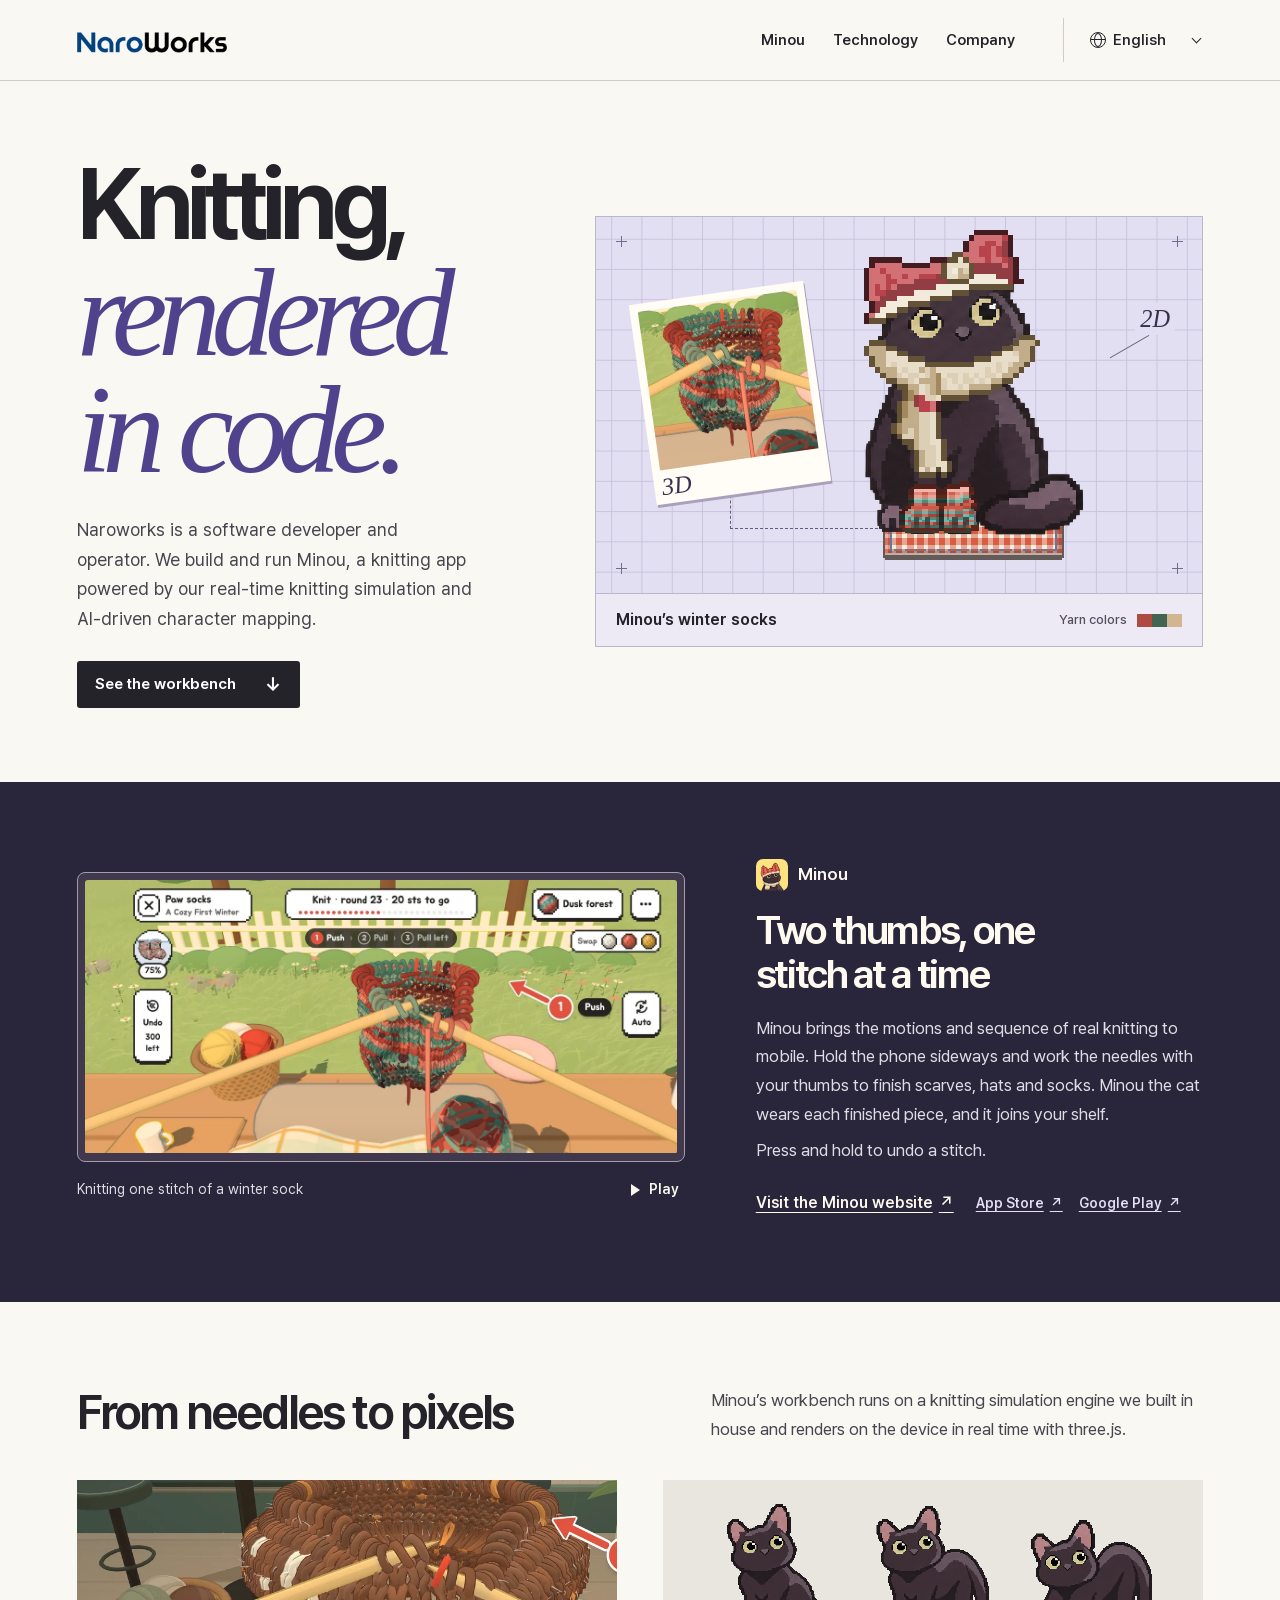
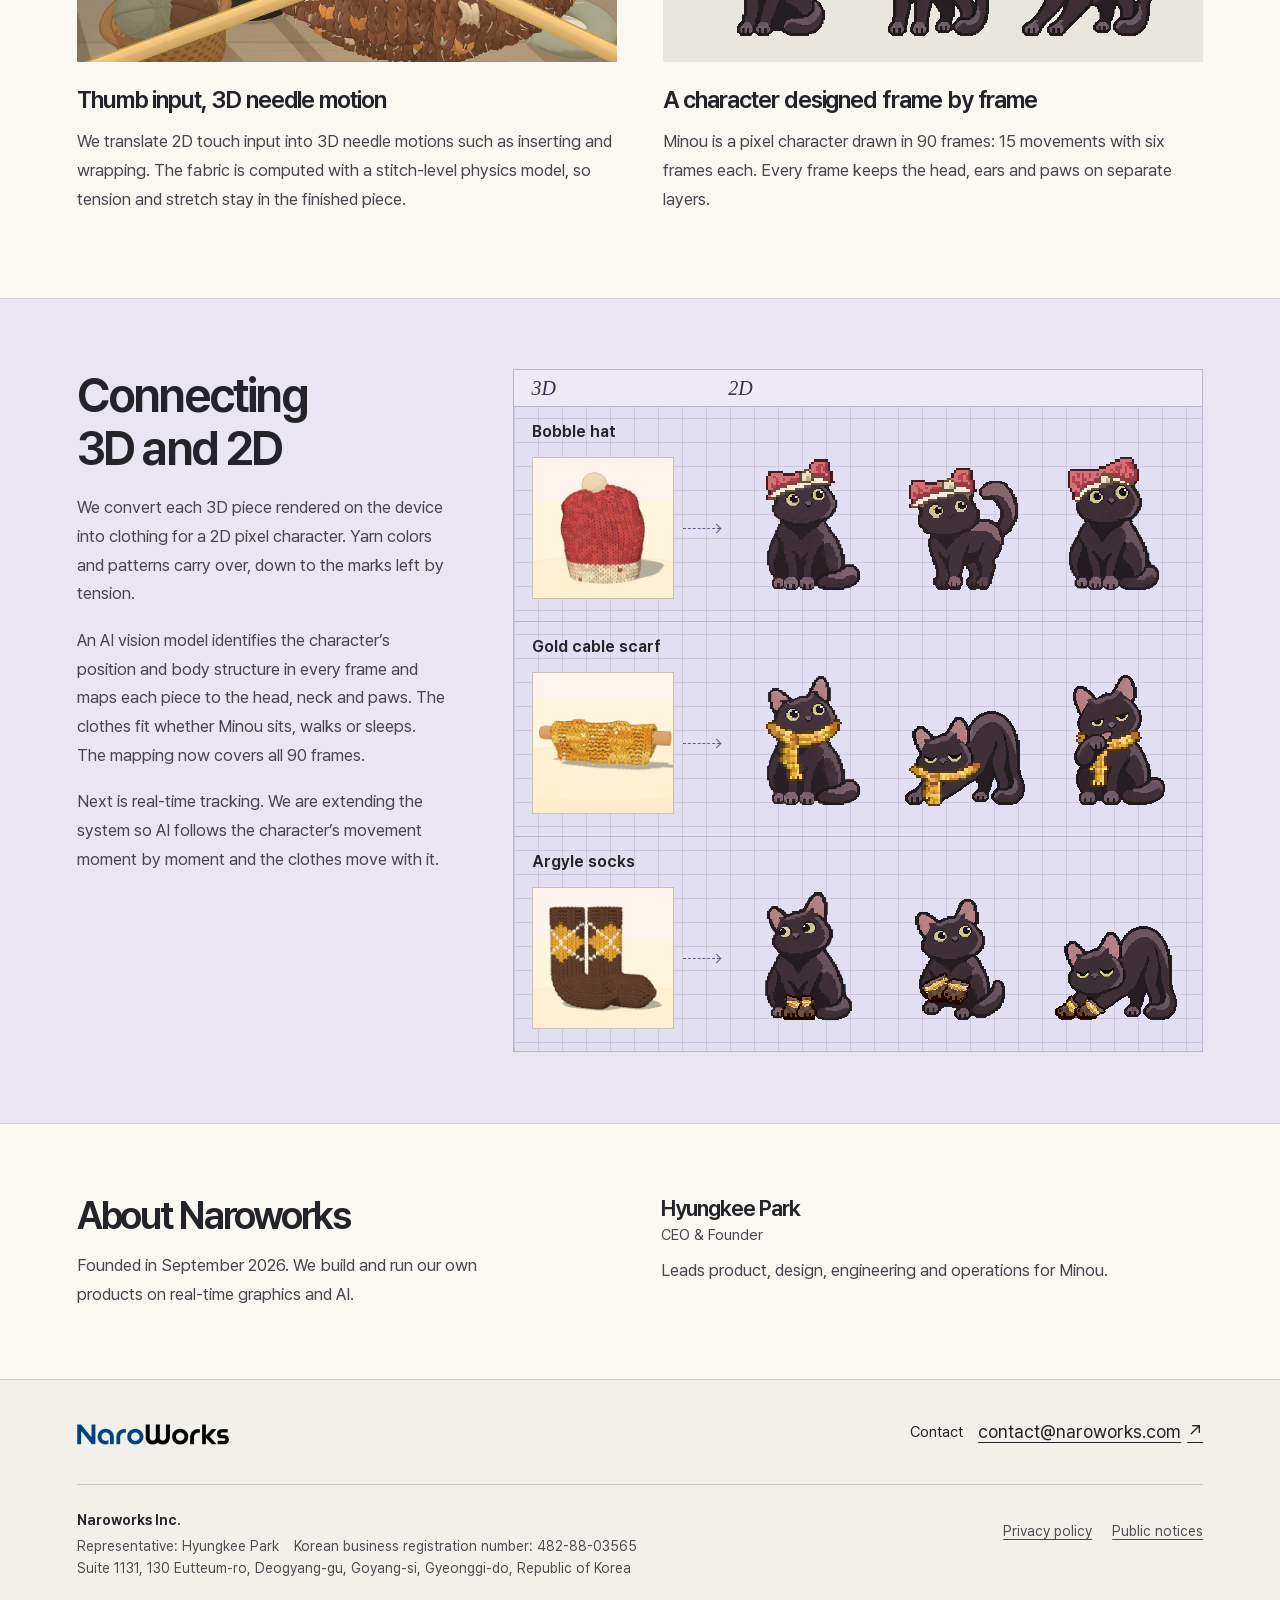
==== commit f20bdfd9: "회사 홈페이지를 미누 운영사 중심으로 다시 만들기 - 복슬 · 밴드로그 소개와 자산을 내리고 미누 한 제품에 맞춘다(서비스 회사로 읽히는 말 없음). - 첫 화면: 실제 작업대의 " ====
--- a/index.html
+++ b/index.html
@@ -1,840 +1,183 @@
 <!doctype html>
 <html lang="en-US">
-  <head>
-    <meta charset="UTF-8" />
-    <meta name="viewport" content="width=device-width, initial-scale=1" />
-    <title>NaroWorks — Start with you. Keep doing what you love.</title>
-    <meta
-      name="description"
-      content="NaroWorks starts with everyday frustrations we experience ourselves, building services that make it easier to start and keep doing what you love."
-    />
-    <meta name="theme-color" content="#f2f5f7" />
-    <link rel="canonical" href="https://www.naroworks.com/" />
-    <link
-      rel="icon"
-      href="favicon-naro-32.png?v=3"
-      type="image/png"
-      sizes="32x32"
-    />
-    <link
-      rel="icon"
-      href="favicon-naro-16.png?v=3"
-      type="image/png"
-      sizes="16x16"
-    />
-    <link
-      rel="icon"
-      href="favicon-naro.png?v=3"
-      type="image/png"
-      sizes="512x512"
-    />
-    <link
-      rel="apple-touch-icon"
-      href="apple-touch-icon.png?v=3"
-      sizes="180x180"
-    />
-    <link
-      rel="preload"
-      href="assets/fonts/PretendardVariable.woff2"
-      as="font"
-      type="font/woff2"
-      crossorigin
-    />
-    <link
-      rel="preload"
-      href="assets/fonts/LINESeedKR-Bd.woff2"
-      as="font"
-      type="font/woff2"
-      crossorigin
-    />
-    <link rel="stylesheet" href="styles.css?v=20261109-minou" />
-    <meta property="og:type" content="website" />
-    <meta property="og:locale" content="en_US" />
-    <meta property="og:site_name" content="NaroWorks" />
-    <meta
-      property="og:title"
-      content="NaroWorks — Start with you. Keep doing what you love."
-    />
-    <meta
-      property="og:description"
-      content="Services that make it easier to start and keep doing what you love."
-    />
-    <meta property="og:url" content="https://www.naroworks.com/" />
-    <meta
-      property="og:image"
-      content="https://www.naroworks.com/assets/og.png"
-    />
-    <meta property="og:image:width" content="1684" />
-    <meta property="og:image:height" content="934" />
-    <meta property="og:image:alt" content="NaroWorks CI" />
-    <meta name="twitter:card" content="summary_large_image" />
-    <meta
-      name="twitter:title"
-      content="NaroWorks — Start with you. Keep doing what you love."
-    />
-    <meta
-      name="twitter:description"
-      content="Services that make it easier to start and keep doing what you love."
-    />
-    <meta
-      name="twitter:image"
-      content="https://www.naroworks.com/assets/og.png"
-    />
-    <script src="site.js?v=20261109-minou" defer></script>
-    <script type="module" src="localization.mjs?v=20261111-minou-locales"></script>
-  </head>
-  <body>
-    <a class="skip-link" href="#main" data-i18n="skip">Skip to main content</a>
-    <header class="site-header" id="top">
-      <div class="container header-inner">
-        <a class="brand" href="#top" aria-label="NaroWorks home" data-i18n-aria="home"
-          ><img
-            src="assets/naroworks-english-wordmark.png"
-            alt="NaroWorks"
-            width="1806"
-            height="312"
-        /></a>
-        <nav aria-label="Main navigation" data-i18n-aria="navigation">
-          <a href="#products" data-i18n="nav.products">Products</a><a href="#about" data-i18n="nav.about">About</a><a href="#contact" data-i18n="nav.contact">Contact</a>
-        </nav>
-        <label class="language-picker" hidden>
-          <svg viewBox="0 0 24 24" fill="none" stroke="currentColor" stroke-width="1.5" aria-hidden="true"><circle cx="12" cy="12" r="9"/><ellipse cx="12" cy="12" rx="4" ry="9"/><path d="M3 12h18"/></svg>
-          <select id="language-select" aria-label="Language" data-i18n-aria="language">
-            <option value="ko">한국어</option>
-            <option value="ja-JP">日本語</option>
-            <option value="zh-Hant-TW">繁體中文（台灣）</option>
-            <option value="en-US" selected>English</option>
-          </select>
-        </label>
+<head>
+  <meta charset="utf-8">
+  <meta name="viewport" content="width=device-width, initial-scale=1">
+  <title>Naroworks | Makers of Minou, the knitting app</title>
+  <meta name="description" content="Naroworks builds and runs Minou, a knitting app powered by real-time 3D rendering and AI-driven character mapping.">
+  <meta name="theme-color" content="#f9f8f3">
+  <meta name="naver-site-verification" content="42f74fa5d4e53dd009983a190f6ee95a3938af54">
+  <link rel="canonical" href="https://www.naroworks.com/">
+  <link rel="icon" href="favicon-naro-32.png?v=3" type="image/png" sizes="32x32">
+  <link rel="icon" href="favicon-naro-16.png?v=3" type="image/png" sizes="16x16">
+  <link rel="icon" href="favicon-naro.png?v=3" type="image/png" sizes="512x512">
+  <link rel="apple-touch-icon" href="apple-touch-icon.png?v=3" sizes="180x180">
+  <link rel="preload" href="assets/fonts/PretendardVariable.woff2" as="font" type="font/woff2" crossorigin>
+  <link rel="stylesheet" href="styles.css">
+  <meta property="og:type" content="website">
+  <meta property="og:locale" content="en_US">
+  <meta property="og:site_name" content="Naroworks">
+  <meta property="og:url" content="https://www.naroworks.com/">
+  <meta property="og:title" content="Naroworks | Makers of Minou, the knitting app">
+  <meta property="og:description" content="Naroworks builds and runs Minou, a knitting app powered by real-time 3D rendering and AI-driven character mapping.">
+  <meta property="og:image" content="https://www.naroworks.com/assets/og.png">
+  <meta property="og:image:width" content="1200">
+  <meta property="og:image:height" content="630">
+  <meta property="og:image:alt" content="Minou the black cat wearing striped socks and a scarf">
+  <meta name="twitter:card" content="summary_large_image">
+  <meta name="twitter:title" content="Naroworks | Makers of Minou, the knitting app">
+  <meta name="twitter:description" content="Naroworks builds and runs Minou, a knitting app powered by real-time 3D rendering and AI-driven character mapping.">
+  <meta name="twitter:image" content="https://www.naroworks.com/assets/og.png">
+  <script type="module" src="site.js"></script>
+</head>
+<body id="top">
+  <a class="skip" href="#main" data-i18n="skip">Skip to content</a>
+  <header class="mast">
+    <div class="wrap mast-inner">
+      <a class="brand" href="#top"><img src="assets/naroworks-english-wordmark.png" alt="Naroworks" width="1806" height="312"></a>
+      <nav class="mast-nav" data-label="navigation" aria-label="Main navigation">
+        <a href="#minou" data-i18n="productNav">Minou</a>
+        <a href="#technology" data-i18n="techNav">Technology</a>
+        <a href="#company" data-i18n="companyNav">Company</a>
+      </nav>
+      <label class="languages" hidden>
+        <span class="sr" data-i18n="language">Choose language</span>
+        <span aria-hidden="true" class="globe"></span>
+        <select id="language-select" dir="ltr">
+          <option value="ko" lang="ko">한국어</option>
+          <option value="ja-JP" lang="ja">日本語</option>
+          <option value="zh-Hant-TW" lang="zh-Hant-TW">繁體中文</option>
+          <option value="en-US" lang="en" selected>English</option>
+        </select>
+      </label>
+    </div>
+  </header>
+  <main id="main">
+    <section class="hero wrap" aria-labelledby="hero-title">
+      <div class="hero-copy">
+        <h1 id="hero-title"><span data-i18n="heroFirst">Knitting,</span> <span data-i18n="heroLast">rendered in code.</span></h1>
+        <p class="intro" data-i18n="intro">Naroworks is a software developer and operator. We build and run Minou, a knitting app powered by our real-time knitting simulation and AI-driven character mapping.</p>
+        <a class="action" href="#minou"><span data-i18n="look">See the workbench</span><span class="down" aria-hidden="true">↓</span></a>
       </div>
-    </header>
-    <main id="main">
-      <section class="hero" aria-labelledby="hero-title">
-        <div class="container hero-inner">
-          <div class="hero-orbit" aria-hidden="true">
-            <svg viewBox="0 0 440 440" fill="none">
-              <ellipse
-                cx="220"
-                cy="220"
-                rx="188"
-                ry="83"
-                transform="rotate(-38 220 220)"
-              />
-              <ellipse
-                cx="220"
-                cy="220"
-                rx="188"
-                ry="83"
-                transform="rotate(38 220 220)"
-              /></svg
-            ><span></span>
+      <figure class="sample">
+        <div class="graph">
+          <span class="register tl" aria-hidden="true"></span><span class="register tr" aria-hidden="true"></span>
+          <span class="register bl" aria-hidden="true"></span><span class="register br" aria-hidden="true"></span>
+          <div class="sock-paper">
+            <img width="369" height="369" data-media="sock" src="assets/minou/en/sock-detail.webp" data-alt="sockAlt" alt="Detail of a red and green striped sock on the needles">
+            <span lang="en">3D</span>
           </div>
-          <h1 id="hero-title">
-            <span class="hero-line" data-i18n="hero.1">Start with you.</span><span class="hero-line" data-i18n="hero.2">Keep doing</span><span class="hero-line hero-line-outline" data-i18n="hero.3">what you love.</span>
-          </h1>
-          <div class="hero-bottom">
-            <p data-i18n="hero.description">We start with the everyday frustrations we experience,<br />and build services that make it easier to start<br />and keep doing what you love.</p>
-            <a class="explore-link" href="#products"
-              ><span data-i18n="services">The services we make</span><span class="circle-arrow"
-                ><svg
-                  viewBox="0 0 24 24"
-                  fill="none"
-                  stroke="currentColor"
-                  stroke-width="1.5"
-                  stroke-linecap="round"
-                  stroke-linejoin="round"
-                  aria-hidden="true"
-                >
-                  <path d="M5 12h14m-6-6 6 6-6 6" /></svg></span
-            ></a>
+          <div class="thread" aria-hidden="true"></div>
+          <img class="winter-cat" src="assets/minou/pack-winter.webp" width="512" height="512" data-alt="catAlt" alt="Minou the black cat wearing striped socks and a scarf">
+          <span class="flat-tag" lang="en">2D</span>
+        </div>
+        <figcaption><span data-i18n="sample">Minou’s winter socks</span><span class="palette"><span data-i18n="yarn">Yarn colors</span><i aria-hidden="true"></i></span></figcaption>
+      </figure>
+    </section>
+
+    <section id="minou" class="workbench" aria-labelledby="bench-title">
+      <div class="wrap bench-layout">
+        <div class="bench-copy">
+          <div class="product-sign"><img src="assets/minou/symbol.webp" alt="" width="512" height="512"><span data-i18n="productNav">Minou</span></div>
+          <h2 id="bench-title" data-i18n="bench">Two thumbs, one stitch at a time</h2>
+          <p data-i18n="knitting">Minou brings the motions and sequence of real knitting to mobile. Hold the phone sideways and work the needles with your thumbs to finish scarves, hats and socks. Minou the cat wears each finished piece, and it joins your shelf.</p><p data-i18n="knittingExtra">Press and hold to undo a stitch.</p>
+          <div class="bench-links">
+            <a class="text-link" id="minou-home" data-link="product" href="https://minouknit.com/en/"><span data-i18n="seeProduct">Visit the Minou website</span><span aria-hidden="true">↗</span></a>
+            <div class="stores" lang="en"><a data-link="appStore" href="https://apps.apple.com/sg/app/id6830531773">App Store <span aria-hidden="true">↗</span></a><a data-link="googlePlay" href="https://play.google.com/store/apps/details?id=com.naroworks.minou&amp;hl=en">Google Play <span aria-hidden="true">↗</span></a></div>
           </div>
         </div>
-      </section>
-      <section class="products" id="products" aria-labelledby="bandlog-title">
-        <div class="container">
-          <div class="product-topline" data-reveal>
-            <p data-i18n="services">The services we make</p>
-            <span data-i18n="bandlog">Bandlog</span>
+        <figure class="monitor">
+          <div class="screen">
+            <video id="stitch" controls playsinline muted preload="none" width="1280" height="590" poster="assets/minou/en/stitch.webp" src="assets/minou/en/stitch.mp4" data-label="clipAlt" aria-label="Screen recording of two needles working a stitch on Minou’s winter sock"></video>
           </div>
-          <div class="product-intro">
-            <div data-reveal>
-              <div class="product-brand">
-                <img
-                  class="product-symbol"
-                  src="assets/bandlog/symbol.webp"
-                  alt=""
-                  width="512"
-                  height="512"
-                  loading="lazy"
-                /><span class="product-name" data-i18n="bandlog">Bandlog</span>
-                <img class="product-wordmark" hidden src="assets/bandlog/ja-JP/wordmark.webp?v=20261012-bandneko-r2" alt="バンドネコ" width="1789" height="455" loading="lazy" />
-              </div>
-              <h2 id="bandlog-title" data-i18n="product.title">From your practice<br />to your band.</h2>
+          <figcaption><span data-i18n="clip">Knitting one stitch of a winter sock</span><button class="playback" type="button" aria-controls="stitch" hidden><i aria-hidden="true"></i><span>Play</span></button><a class="recording-file" href="assets/minou/en/stitch.mp4" hidden data-i18n="videoError">Open recording</a></figcaption>
+        </figure>
+      </div>
+    </section>
+
+    <section id="technology" class="technology wrap" aria-labelledby="tech-title">
+      <div class="section-head">
+        <h2 id="tech-title" data-i18n="techTitle">From needles to pixels</h2>
+        <p data-i18n="techIntro">Minou’s workbench runs on a knitting simulation engine we built in house and renders on the device in real time with three.js.</p>
+      </div>
+      <div class="studies">
+        <article class="study">
+          <div class="specimen"><img data-media="fabric" src="assets/minou/en/fabric.webp" data-alt="fabricAlt" alt="Close view of brown stitches on two needles at the café workbench" width="920" height="310"></div>
+          <div class="study-text"><h3 data-i18n="physicsTitle">Thumb input, 3D needle motion</h3><p data-i18n="physicsBody">We translate 2D touch input into 3D needle motions such as inserting and wrapping. The fabric is computed with a stitch-level physics model, so tension and stretch stay in the finished piece.</p></div>
+        </article>
+        <article class="study">
+          <div class="specimen poses"><img src="assets/minou/stretch-poses.webp" width="1152" height="384" data-alt="posesAlt" alt="Three pixel frames of Minou rising from a sitting position to stretch"></div>
+          <div class="study-text"><h3 data-i18n="framesTitle">A character designed frame by frame</h3><p data-i18n="framesBody">Minou is a pixel character drawn in 90 frames: 15 movements with six frames each. Every frame keeps the head, ears and paws on separate layers.</p></div>
+        </article>
+      </div>
+    </section>
+
+    <section class="connection" aria-labelledby="connection-title">
+      <div class="wrap connection-layout">
+        <div class="connection-copy">
+          <h2 id="connection-title" data-i18n="connectionTitle">Connecting 3D and 2D</h2>
+          <p data-i18n="connectionIntro">We convert each 3D piece rendered on the device into clothing for a 2D pixel character. Yarn colors and patterns carry over, down to the marks left by tension.</p>
+          <p data-i18n="connectionFit">An AI vision model identifies the character’s position and body structure in every frame and maps each piece to the head, neck and paws. The clothes fit whether Minou sits, walks or sleeps. The mapping now covers all 90 frames.</p>
+          <p data-i18n="connectionNext">Next is real-time tracking. We are extending the system so AI follows the character’s movement moment by moment and the clothes move with it.</p>
+        </div>
+        <div class="pattern-sheet">
+          <div class="sheet-key" aria-hidden="true"><span>3D</span><span>2D</span></div>
+          <figure class="piece">
+            <figcaption data-i18n="bobbleName">Bobble hat</figcaption>
+            <img class="piece-model" src="assets/minou/connect/bobble-3d.webp" width="640" height="640" loading="lazy" data-alt="bobbleModel" alt="3D view of a red knit hat with a cream pompom">
+            <span class="piece-arrow" aria-hidden="true"></span>
+            <div class="piece-poses">
+              <img src="assets/minou/connect/bobble-idle_0.webp" width="512" height="512" loading="lazy" data-alt="bobbleSit" alt="Minou sitting in the bobble hat">
+              <img src="assets/minou/connect/bobble-walk_2.webp" width="512" height="512" loading="lazy" data-alt="bobbleWalk" alt="Minou walking in the bobble hat">
+              <img src="assets/minou/connect/bobble-doze_3.webp" width="512" height="512" loading="lazy" data-alt="bobbleDoze" alt="Minou dozing in the bobble hat">
             </div>
-            <div class="product-description" data-reveal style="--reveal-delay: 120ms">
-              <p data-i18n="product.lead">Solo practice adds up,<br />and leads into your next rehearsal together.</p>
-              <p data-i18n="product.description">Bandlog brings your practice log and your band’s activities together. Capture moments of practice, prepare songs and schedules, and send each other a quick reaction.</p>
-              <div class="product-actions">
-                <a class="product-site" href="https://bandlog.kr/" target="_blank" rel="noopener"
-                  ><img src="assets/bandlog/symbol.webp" alt="" width="512" height="512" loading="lazy" /><span
-                    ><strong data-i18n="product.site">Visit the Bandlog site (Korean)</strong><small>bandlog.kr</small></span
-                  ><svg
-                    viewBox="0 0 24 24"
-                    fill="none"
-                    stroke="currentColor"
-                    stroke-width="1.5"
-                    stroke-linecap="round"
-                    stroke-linejoin="round"
-                    aria-hidden="true"
-                  >
-                    <path d="M7 17 17 7M9 7h8v8" /></svg
-                ></a>
-                <div class="store-badges" aria-label="Download the Bandlog app" data-i18n-aria="store.label">
-                  <a class="store-badge" href="https://apps.apple.com/kr/app/id6815118964?l=en" target="_blank" rel="noopener">
-                    <img
-                      src="assets/icons/apple.svg"
-                      alt=""
-                      width="26"
-                      height="26"
-                    /><span
-                      ><small data-i18n="store.appStore">Download on the</small><strong>App Store</strong></span
-                    >
-                  </a>
-                  <a class="store-badge" href="https://play.google.com/store/apps/details?id=kr.bandlog.app" target="_blank" rel="noopener">
-                    <img
-                      src="assets/icons/google-play.svg"
-                      alt=""
-                      width="25"
-                      height="25"
-                    /><span
-                      ><small data-i18n="store.googlePlay">Get it on</small><strong>Google Play</strong></span
-                    >
-                  </a>
-                </div>
-              </div>
+          </figure>
+          <figure class="piece">
+            <figcaption data-i18n="scarfName">Gold cable scarf</figcaption>
+            <img class="piece-model" src="assets/minou/connect/cable-scarf-3d.webp" width="640" height="640" loading="lazy" data-alt="scarfModel" alt="3D view of the gold cable scarf draped over a stand">
+            <span class="piece-arrow" aria-hidden="true"></span>
+            <div class="piece-poses">
+              <img src="assets/minou/connect/cable-scarf-idle_0.webp" width="512" height="512" loading="lazy" data-alt="scarfSit" alt="Minou sitting in the gold scarf">
+              <img src="assets/minou/connect/cable-scarf-stretch_3.webp" width="512" height="512" loading="lazy" data-alt="scarfStretch" alt="Minou stretching in the gold scarf">
+              <img src="assets/minou/connect/cable-scarf-groom_2.webp" width="512" height="512" loading="lazy" data-alt="scarfGroom" alt="Minou wearing the gold scarf and grooming with one paw">
             </div>
-          </div>
-          <div class="gallery-heading">
-            <span data-i18n="gallery.hint">Tap a screen to see more</span>
-          </div>
-          <div
-            class="product-gallery"
-            tabindex="0"
-            role="region"
-            aria-label="Five Bandlog iPhone screens" data-i18n-aria="gallery.label"
-          >
-            <figure class="gallery-shot" data-reveal style="--reveal-delay: 0ms">
-              <a
-                class="shot-link"
-                href="assets/bandlog/en-US/iphone-01-home-880.webp?v=20261012-localized-r1"
-                aria-label="My practice and our band · Enlarge screen"
-                data-caption="My practice and our band"
-              >
-                <img
-                  src="assets/bandlog/en-US/iphone-01-home-880.webp?v=20261012-localized-r1"
-                  srcset="
-                    assets/bandlog/en-US/iphone-01-home-440.webp?v=20261012-localized-r1 440w,
-                    assets/bandlog/en-US/iphone-01-home-880.webp?v=20261012-localized-r1 880w
-                  "
-                  sizes="(max-width: 680px) 76vw, (max-width: 1100px) 280px, 240px"
-                  alt="Home screen showing personal practice records and joined bands"
-                  width="1320"
-                  height="2868"
-                  loading="lazy"
-                  decoding="async"
-                />
-                <span class="shot-expand" aria-hidden="true"
-                  ><svg
-                    viewBox="0 0 24 24"
-                    fill="none"
-                    stroke="currentColor"
-                    stroke-width="1.5"
-                  >
-                    <path d="M8 4H4v4m12-4h4v4M4 16v4h4m12-4v4h-4" /></svg
-                ></span>
-              </a>
-              <figcaption>
-                <span class="shot-index">01</span><span class="shot-caption">My practice and our band</span>
-              </figcaption>
-            </figure>
-            <figure class="gallery-shot" data-reveal style="--reveal-delay: 90ms">
-              <a
-                class="shot-link"
-                href="assets/bandlog/en-US/iphone-02-song-bundle-880.webp?v=20261012-localized-r1"
-                aria-label="Songs we pick together · Enlarge screen"
-                data-caption="Songs we pick together"
-              >
-                <img
-                  src="assets/bandlog/en-US/iphone-02-song-bundle-880.webp?v=20261012-localized-r1"
-                  srcset="
-                    assets/bandlog/en-US/iphone-02-song-bundle-440.webp?v=20261012-localized-r1 440w,
-                    assets/bandlog/en-US/iphone-02-song-bundle-880.webp?v=20261012-localized-r1 880w
-                  "
-                  sizes="(max-width: 680px) 76vw, (max-width: 1100px) 280px, 240px"
-                  alt="Screen for collecting songs and sharing ideas with bandmates"
-                  width="1320"
-                  height="2868"
-                  loading="lazy"
-                  decoding="async"
-                />
-                <span class="shot-expand" aria-hidden="true"
-                  ><svg
-                    viewBox="0 0 24 24"
-                    fill="none"
-                    stroke="currentColor"
-                    stroke-width="1.5"
-                  >
-                    <path d="M8 4H4v4m12-4h4v4M4 16v4h4m12-4v4h-4" /></svg
-                ></span>
-              </a>
-              <figcaption>
-                <span class="shot-index">02</span><span class="shot-caption">Songs we pick together</span>
-              </figcaption>
-            </figure>
-            <figure class="gallery-shot" data-reveal style="--reveal-delay: 180ms">
-              <a
-                class="shot-link"
-                href="assets/bandlog/en-US/iphone-03-encouragement-880.webp?v=20261012-localized-r1"
-                aria-label="Encouragement for each other · Enlarge screen"
-                data-caption="Encouragement for each other"
-              >
-                <img
-                  src="assets/bandlog/en-US/iphone-03-encouragement-880.webp?v=20261012-localized-r1"
-                  srcset="
-                    assets/bandlog/en-US/iphone-03-encouragement-440.webp?v=20261012-localized-r1 440w,
-                    assets/bandlog/en-US/iphone-03-encouragement-880.webp?v=20261012-localized-r1 880w
-                  "
-                  sizes="(max-width: 680px) 76vw, (max-width: 1100px) 280px, 240px"
-                  alt="Screen for sending lighthearted emoji reactions to bandmates"
-                  width="1320"
-                  height="2868"
-                  loading="lazy"
-                  decoding="async"
-                />
-                <span class="shot-expand" aria-hidden="true"
-                  ><svg
-                    viewBox="0 0 24 24"
-                    fill="none"
-                    stroke="currentColor"
-                    stroke-width="1.5"
-                  >
-                    <path d="M8 4H4v4m12-4h4v4M4 16v4h4m12-4v4h-4" /></svg
-                ></span>
-              </a>
-              <figcaption>
-                <span class="shot-index">03</span><span class="shot-caption">Encouragement for each other</span>
-              </figcaption>
-            </figure>
-            <figure class="gallery-shot" data-reveal style="--reveal-delay: 270ms">
-              <a
-                class="shot-link"
-                href="assets/bandlog/en-US/iphone-04-hapju-880.webp?v=20261012-localized-r1"
-                aria-label="Rehearsal prep in one place · Enlarge screen"
-                data-caption="Rehearsal prep in one place"
-              >
-                <img
-                  src="assets/bandlog/en-US/iphone-04-hapju-880.webp?v=20261012-localized-r1"
-                  srcset="
-                    assets/bandlog/en-US/iphone-04-hapju-440.webp?v=20261012-localized-r1 440w,
-                    assets/bandlog/en-US/iphone-04-hapju-880.webp?v=20261012-localized-r1 880w
-                  "
-                  sizes="(max-width: 680px) 76vw, (max-width: 1100px) 280px, 240px"
-                  alt="Screen showing the next rehearsal’s schedule, location, and preparation"
-                  width="1320"
-                  height="2868"
-                  loading="lazy"
-                  decoding="async"
-                />
-                <span class="shot-expand" aria-hidden="true"
-                  ><svg
-                    viewBox="0 0 24 24"
-                    fill="none"
-                    stroke="currentColor"
-                    stroke-width="1.5"
-                  >
-                    <path d="M8 4H4v4m12-4h4v4M4 16v4h4m12-4v4h-4" /></svg
-                ></span>
-              </a>
-              <figcaption>
-                <span class="shot-index">04</span><span class="shot-caption">Rehearsal prep in one place</span>
-              </figcaption>
-            </figure>
-            <figure class="gallery-shot" data-reveal style="--reveal-delay: 360ms">
-              <a
-                class="shot-link"
-                href="assets/bandlog/en-US/iphone-05-practice-reactions-880.webp?v=20261012-localized-r1"
-                aria-label="Practice connected through records · Enlarge screen"
-                data-caption="Practice connected through records"
-              >
-                <img
-                  src="assets/bandlog/en-US/iphone-05-practice-reactions-880.webp?v=20261012-localized-r1"
-                  srcset="
-                    assets/bandlog/en-US/iphone-05-practice-reactions-440.webp?v=20261012-localized-r1 440w,
-                    assets/bandlog/en-US/iphone-05-practice-reactions-880.webp?v=20261012-localized-r1 880w
-                  "
-                  sizes="(max-width: 680px) 76vw, (max-width: 1100px) 280px, 240px"
-                  alt="Screen for viewing practice photos and videos and sending reactions"
-                  width="1320"
-                  height="2868"
-                  loading="lazy"
-                  decoding="async"
-                />
-                <span class="shot-expand" aria-hidden="true"
-                  ><svg
-                    viewBox="0 0 24 24"
-                    fill="none"
-                    stroke="currentColor"
-                    stroke-width="1.5"
-                  >
-                    <path d="M8 4H4v4m12-4h4v4M4 16v4h4m12-4v4h-4" /></svg
-                ></span>
-              </a>
-              <figcaption>
-                <span class="shot-index">05</span><span class="shot-caption">Practice connected through records</span>
-              </figcaption>
-            </figure>
-          </div>
-          <div class="gallery-navigation" hidden>
-            <p data-i18n="gallery.scroll">Swipe to explore</p>
-            <div>
-              <button
-                class="icon-button gallery-prev"
-                aria-label="Scroll to the previous screen" data-i18n-aria="gallery.previous"
-              >
-                <svg
-                  viewBox="0 0 24 24"
-                  fill="none"
-                  stroke="currentColor"
-                  stroke-width="1.5"
-                  stroke-linecap="round"
-                  stroke-linejoin="round"
-                  aria-hidden="true"
-                >
-                  <path d="M5 12h14m-6-6 6 6-6 6" />
-                </svg></button
-              ><button
-                class="icon-button gallery-next"
-                aria-label="Scroll to the next screen" data-i18n-aria="gallery.next"
-              >
-                <svg
-                  viewBox="0 0 24 24"
-                  fill="none"
-                  stroke="currentColor"
-                  stroke-width="1.5"
-                  stroke-linecap="round"
-                  stroke-linejoin="round"
-                  aria-hidden="true"
-                >
-                  <path d="M5 12h14m-6-6 6 6-6 6" />
-                </svg>
-              </button>
+          </figure>
+          <figure class="piece">
+            <figcaption data-i18n="socksName">Argyle socks</figcaption>
+            <img class="piece-model" src="assets/minou/connect/argyle-socks-3d.webp" width="640" height="640" loading="lazy" data-alt="socksModel" alt="3D view of a pair of brown socks with gold diamonds">
+            <span class="piece-arrow" aria-hidden="true"></span>
+            <div class="piece-poses">
+              <img src="assets/minou/connect/argyle-socks-gaze_0.webp" width="512" height="512" loading="lazy" data-alt="socksGaze" alt="Minou looking up in argyle socks">
+              <img src="assets/minou/connect/argyle-socks-cheer_2.webp" width="512" height="512" loading="lazy" data-alt="socksCheer" alt="Minou raising both front paws in argyle socks">
+              <img src="assets/minou/connect/argyle-socks-stretch_3.webp" width="512" height="512" loading="lazy" data-alt="socksStretch" alt="Minou stretching in argyle socks">
             </div>
-          </div>
-          <div class="product-features" data-reveal>
-            <div>
-              <h3 data-i18n="feature.1.title">Build your practice log</h3>
-              <p data-i18n="feature.1.body">Save practice with photos and videos,<br />even before you join a band.</p>
-            </div>
-            <div>
-              <h3 data-i18n="feature.2.title">Keep band prep in one place</h3>
-              <p data-i18n="feature.2.body">Check songs, ideas, schedules, and locations<br />together with your bandmates.</p>
-            </div>
-            <div>
-              <h3 data-i18n="feature.3.title">A reaction instead of words</h3>
-              <p data-i18n="feature.3.body">React to your bandmates’ practice<br />and keep the feeling of playing together alive.</p>
-            </div>
-          </div>
-        </div>
-      </section>
-      <section class="products product-boxle" id="boxle" aria-labelledby="boxle-title">
-        <div class="container">
-          <div class="product-topline" data-reveal>
-            <p data-i18n="services">The services we make</p>
-            <span data-i18n="boxle.name">boxle</span>
-          </div>
-          <div class="product-intro">
-            <div data-reveal>
-              <div class="product-brand">
-                <img
-                  class="product-symbol"
-                  src="assets/boxle/symbol.webp"
-                  alt=""
-                  width="512"
-                  height="512"
-                  loading="lazy"
-                /><span class="product-name" lang="en" data-i18n="boxle.name">boxle</span>
-              </div>
-              <h2 id="boxle-title" data-i18n="boxle.title">Today’s weather,<br />fortunes and wishes.</h2>
-            </div>
-            <div class="product-description" data-reveal style="--reveal-delay: 120ms">
-              <p data-i18n="boxle.lead">Get a feel for your day,<br />and add a little luck to the one you’re waiting for.</p>
-              <p data-i18n="boxle.description">boxle brings weather, fortunes and wishes into one daily experience. Give a wish a date, collect luck through small rituals, explore fortune readings from four AI perspectives, and revisit your daily records.</p>
-              <div class="product-actions">
-                <a class="product-site" lang="en" href="https://boxle.kr/en/" target="_blank" rel="noopener"
-                  ><img src="assets/boxle/symbol.webp" alt="" width="512" height="512" loading="lazy" /><span
-                    ><strong data-i18n="boxle.site">See more on the boxle site</strong><small>boxle.kr</small></span
-                  ><svg
-                    viewBox="0 0 24 24"
-                    fill="none"
-                    stroke="currentColor"
-                    stroke-width="1.5"
-                    stroke-linecap="round"
-                    stroke-linejoin="round"
-                    aria-hidden="true"
-                  >
-                    <path d="M7 17 17 7M9 7h8v8" /></svg
-                ></a>
-                <div class="store-badges" aria-label="Download boxle" data-i18n-aria="boxle.store">
-                  <a class="store-badge" data-store="ios" href="https://apps.apple.com/sg/app/id6823910868" target="_blank" rel="noopener">
-                    <img
-                      src="assets/icons/apple.svg"
-                      alt=""
-                      width="26"
-                      height="26"
-                    /><span
-                      ><small data-i18n="store.appStore">Download on the</small><strong>App Store</strong></span
-                    >
-                  </a>
-                  <a class="store-badge" href="https://play.google.com/store/apps/details?id=kr.boxle.app" target="_blank" rel="noopener">
-                    <img
-                      src="assets/icons/google-play.svg"
-                      alt=""
-                      width="25"
-                      height="25"
-                    /><span
-                      ><small data-i18n="store.googlePlay">Get it on</small><strong>Google Play</strong></span
-                    >
-                  </a>
-                </div>
-              </div>
-            </div>
-          </div>
-          <p class="release-note" data-i18n="boxle.release">Available on the App Store and Google Play · App languages: Korean, Japanese, Traditional Chinese and English</p>
-          <div class="gallery-heading">
-            <span data-i18n="gallery.hint">Tap a screen to see more</span>
-          </div>
-          <div
-            class="product-gallery"
-            tabindex="0"
-            role="region"
-            aria-label="Five boxle iPhone screens" data-i18n-aria="boxle.gallery"
-          >
-            <figure class="gallery-shot" data-reveal style="--reveal-delay:0ms"><a class="shot-link" href="assets/boxle/en-US/01-880.webp" aria-label="Your day at a glance · Enlarge screen" data-caption="Your day at a glance"><img src="assets/boxle/en-US/01-880.webp" srcset="assets/boxle/en-US/01-440.webp 440w, assets/boxle/en-US/01-880.webp 880w" sizes="(max-width:680px) 76vw, (max-width:1100px) 280px, 240px" alt="Screen showing Seoul weather, today’s fortune and wishes" width="1320" height="2868" loading="lazy" decoding="async"><span class="shot-expand" aria-hidden="true"><svg viewBox="0 0 24 24" fill="none" stroke="currentColor" stroke-width="1.5"><path d="M8 4H4v4m12-4h4v4M4 16v4h4m12-4v4h-4"/></svg></span></a><figcaption><span class="shot-index">01</span><span class="shot-caption">Your day at a glance</span></figcaption></figure>
-            <figure class="gallery-shot" data-reveal style="--reveal-delay:90ms"><a class="shot-link" href="assets/boxle/en-US/02-880.webp" aria-label="Collect luck for a wish · Enlarge screen" data-caption="Collect luck for a wish"><img src="assets/boxle/en-US/02-880.webp" srcset="assets/boxle/en-US/02-440.webp 440w, assets/boxle/en-US/02-880.webp 880w" sizes="(max-width:680px) 76vw, (max-width:1100px) 280px, 240px" alt="Wish detail with a selection of luck-building rituals" width="1320" height="2868" loading="lazy" decoding="async"><span class="shot-expand" aria-hidden="true"><svg viewBox="0 0 24 24" fill="none" stroke="currentColor" stroke-width="1.5"><path d="M8 4H4v4m12-4h4v4M4 16v4h4m12-4v4h-4"/></svg></span></a><figcaption><span class="shot-index">02</span><span class="shot-caption">Collect luck for a wish</span></figcaption></figure>
-            <figure class="gallery-shot" data-reveal style="--reveal-delay:180ms"><a class="shot-link" href="assets/boxle/en-US/03-880.webp" aria-label="Four AI fortune interpretations · Enlarge screen" data-caption="Four AI fortune interpretations"><img src="assets/boxle/en-US/03-880.webp" srcset="assets/boxle/en-US/03-440.webp 440w, assets/boxle/en-US/03-880.webp 880w" sizes="(max-width:680px) 76vw, (max-width:1100px) 280px, 240px" alt="Conversation with four AI fortune readers" width="1320" height="2868" loading="lazy" decoding="async"><span class="shot-expand" aria-hidden="true"><svg viewBox="0 0 24 24" fill="none" stroke="currentColor" stroke-width="1.5"><path d="M8 4H4v4m12-4h4v4M4 16v4h4m12-4v4h-4"/></svg></span></a><figcaption><span class="shot-index">03</span><span class="shot-caption">Four AI fortune interpretations</span></figcaption></figure>
-            <figure class="gallery-shot" data-reveal style="--reveal-delay:270ms"><a class="shot-link" href="assets/boxle/en-US/04-880.webp" aria-label="A small ritual, one star at a time · Enlarge screen" data-caption="A small ritual, one star at a time"><img src="assets/boxle/en-US/04-880.webp" srcset="assets/boxle/en-US/04-440.webp 440w, assets/boxle/en-US/04-880.webp 880w" sizes="(max-width:680px) 76vw, (max-width:1100px) 280px, 240px" alt="Screen for connecting daily stars into a constellation" width="1320" height="2868" loading="lazy" decoding="async"><span class="shot-expand" aria-hidden="true"><svg viewBox="0 0 24 24" fill="none" stroke="currentColor" stroke-width="1.5"><path d="M8 4H4v4m12-4h4v4M4 16v4h4m12-4v4h-4"/></svg></span></a><figcaption><span class="shot-index">04</span><span class="shot-caption">A small ritual, one star at a time</span></figcaption></figure>
-            <figure class="gallery-shot" data-reveal style="--reveal-delay:360ms"><a class="shot-link" href="assets/boxle/en-US/05-880.webp" aria-label="Your days, collected in a calendar · Enlarge screen" data-caption="Your days, collected in a calendar"><img src="assets/boxle/en-US/05-880.webp" srcset="assets/boxle/en-US/05-440.webp 440w, assets/boxle/en-US/05-880.webp 880w" sizes="(max-width:680px) 76vw, (max-width:1100px) 280px, 240px" alt="Calendar with wishes, fortunes and AI chat records for a selected day" width="1320" height="2868" loading="lazy" decoding="async"><span class="shot-expand" aria-hidden="true"><svg viewBox="0 0 24 24" fill="none" stroke="currentColor" stroke-width="1.5"><path d="M8 4H4v4m12-4h4v4M4 16v4h4m12-4v4h-4"/></svg></span></a><figcaption><span class="shot-index">05</span><span class="shot-caption">Your days, collected in a calendar</span></figcaption></figure>
-          </div>
-          <div class="gallery-navigation" hidden>
-            <p data-i18n="gallery.scroll">Swipe to explore</p>
-            <div>
-              <button
-                class="icon-button gallery-prev"
-                aria-label="Scroll to the previous screen" data-i18n-aria="gallery.previous"
-              >
-                <svg
-                  viewBox="0 0 24 24"
-                  fill="none"
-                  stroke="currentColor"
-                  stroke-width="1.5"
-                  stroke-linecap="round"
-                  stroke-linejoin="round"
-                  aria-hidden="true"
-                >
-                  <path d="M5 12h14m-6-6 6 6-6 6" />
-                </svg></button
-              ><button
-                class="icon-button gallery-next"
-                aria-label="Scroll to the next screen" data-i18n-aria="gallery.next"
-              >
-                <svg
-                  viewBox="0 0 24 24"
-                  fill="none"
-                  stroke="currentColor"
-                  stroke-width="1.5"
-                  stroke-linecap="round"
-                  stroke-linejoin="round"
-                  aria-hidden="true"
-                >
-                  <path d="M5 12h14m-6-6 6 6-6 6" />
-                </svg>
-              </button>
-            </div>
-          </div>
-          <div class="product-features" data-reveal>
-            <div>
-              <h3 data-i18n="boxle.feature.1.title">Your day at a glance</h3>
-              <p data-i18n="boxle.feature.1.body">See the weather, your daily fortune<br />and the wishes you’re keeping in one place.</p>
-            </div>
-            <div>
-              <h3 data-i18n="boxle.feature.2.title">A little luck for your wishes</h3>
-              <p data-i18n="boxle.feature.2.body">Toss a coin or connect a star:<br />small rituals for a day that matters.</p>
-            </div>
-            <div>
-              <h3 data-i18n="boxle.feature.3.title">Find your own rhythm</h3>
-              <p data-i18n="boxle.feature.3.body">Revisit AI fortune interpretations<br />and your daily records by date.</p>
-            </div>
-          </div>
-        </div>
-      </section>
-      <section class="products product-minou" id="minou" aria-labelledby="minou-title">
-        <div class="container">
-          <div class="product-topline" data-reveal>
-            <p data-i18n="services">The services we make</p>
-            <span data-i18n="minou.name">Minou</span>
-          </div>
-          <div class="product-intro">
-            <div data-reveal>
-              <div class="product-brand">
-                <img
-                  class="product-symbol"
-                  src="assets/minou/symbol.webp"
-                  alt=""
-                  width="512"
-                  height="512"
-                  loading="lazy"
-                /><span class="product-name" lang="en" data-i18n="minou.name">Minou</span><span class="minou-cat" aria-hidden="true"></span>
-              </div>
-              <h2 id="minou-title" data-i18n="minou.title">Real knitting,<br />right on your phone.</h2>
-            </div>
-            <div class="product-description" data-reveal style="--reveal-delay: 120ms">
-              <p data-i18n="minou.lead">Knit one stitch at a time with two thumbs,<br />and Minou the black cat wears what you make.</p>
-              <p data-i18n="minou.description">Minou is an app for knitting scarves, hats and socks stitch by stitch: hold your phone sideways and move the needles with two thumbs. Hold to unravel a mistake, let it knit on its own when your hands are busy, and collect finished pieces in Minou’s wardrobe and shelf.</p>
-              <div class="product-actions">
-                <a class="product-site" lang="en" href="https://minou.naroworks.com/en/" target="_blank" rel="noopener"
-                  ><img src="assets/minou/symbol.webp" alt="" width="512" height="512" loading="lazy" /><span
-                    ><strong data-i18n="minou.site">See more on the Minou site</strong><small>minou.naroworks.com</small></span
-                  ><svg
-                    viewBox="0 0 24 24"
-                    fill="none"
-                    stroke="currentColor"
-                    stroke-width="1.5"
-                    stroke-linecap="round"
-                    stroke-linejoin="round"
-                    aria-hidden="true"
-                  >
-                    <path d="M7 17 17 7M9 7h8v8" /></svg
-                ></a>
-                <div class="store-badges" aria-label="Download Minou" data-i18n-aria="minou.store">
-                  <a class="store-badge" data-store="ios" href="https://apps.apple.com/sg/app/id6830531773" target="_blank" rel="noopener">
-                    <img
-                      src="assets/icons/apple.svg"
-                      alt=""
-                      width="26"
-                      height="26"
-                    /><span
-                      ><small data-i18n="store.appStore">Download on the</small><strong>App Store</strong></span
-                    >
-                  </a>
-                  <a class="store-badge" data-store="android" href="https://play.google.com/store/apps/details?id=com.naroworks.minou" target="_blank" rel="noopener">
-                    <img
-                      src="assets/icons/google-play.svg"
-                      alt=""
-                      width="25"
-                      height="25"
-                    /><span
-                      ><small data-i18n="store.googlePlay">Get it on</small><strong>Google Play</strong></span
-                    >
-                  </a>
-                </div>
-              </div>
-            </div>
-          </div>
-          <p class="release-note" data-i18n="minou.release">Available on the App Store and Google Play</p>
-          <div class="gallery-heading">
-            <span data-i18n="gallery.hint">Tap a screen to see more</span>
-          </div>
-          <div
-            class="product-gallery"
-            tabindex="0"
-            role="region"
-            aria-label="Five Minou iPhone screens" data-i18n-aria="minou.gallery"
-          >
-            <figure class="gallery-shot" data-reveal style="--reveal-delay:0ms"><a class="shot-link" href="assets/minou/en/01-880.webp" aria-label="Minou in a handmade outfit · Enlarge screen" data-caption="Minou in a handmade outfit"><img src="assets/minou/en/01-880.webp" srcset="assets/minou/en/01-440.webp 440w, assets/minou/en/01-880.webp 880w" sizes="(max-width:680px) 76vw, (max-width:1100px) 280px, 240px" alt="Home screen with Minou in a handmade hat and scarf, sitting in the garden" width="1320" height="2868" loading="lazy" decoding="async"><span class="shot-expand" aria-hidden="true"><svg viewBox="0 0 24 24" fill="none" stroke="currentColor" stroke-width="1.5"><path d="M8 4H4v4m12-4h4v4M4 16v4h4m12-4v4h-4"/></svg></span></a><figcaption><span class="shot-index">01</span><span class="shot-caption">Minou in a handmade outfit</span></figcaption></figure>
-            <figure class="gallery-shot" data-reveal style="--reveal-delay:90ms"><a class="shot-link" href="assets/minou/en/02-880.webp" aria-label="New patterns from each pack · Enlarge screen" data-caption="New patterns from each pack"><img src="assets/minou/en/02-880.webp" srcset="assets/minou/en/02-440.webp 440w, assets/minou/en/02-880.webp 880w" sizes="(max-width:680px) 76vw, (max-width:1100px) 280px, 240px" alt="Pattern packs screen" width="1320" height="2868" loading="lazy" decoding="async"><span class="shot-expand" aria-hidden="true"><svg viewBox="0 0 24 24" fill="none" stroke="currentColor" stroke-width="1.5"><path d="M8 4H4v4m12-4h4v4M4 16v4h4m12-4v4h-4"/></svg></span></a><figcaption><span class="shot-index">02</span><span class="shot-caption">New patterns from each pack</span></figcaption></figure>
-            <figure class="gallery-shot" data-reveal style="--reveal-delay:180ms"><a class="shot-link" href="assets/minou/en/03-880.webp" aria-label="Turn your piece around in 3D · Enlarge screen" data-caption="Turn your piece around in 3D"><img src="assets/minou/en/03-880.webp" srcset="assets/minou/en/03-440.webp 440w, assets/minou/en/03-880.webp 880w" sizes="(max-width:680px) 76vw, (max-width:1100px) 280px, 240px" alt="A finished striped scarf shown in 3D" width="1320" height="2868" loading="lazy" decoding="async"><span class="shot-expand" aria-hidden="true"><svg viewBox="0 0 24 24" fill="none" stroke="currentColor" stroke-width="1.5"><path d="M8 4H4v4m12-4h4v4M4 16v4h4m12-4v4h-4"/></svg></span></a><figcaption><span class="shot-index">03</span><span class="shot-caption">Turn your piece around in 3D</span></figcaption></figure>
-            <figure class="gallery-shot" data-reveal style="--reveal-delay:270ms"><a class="shot-link" href="assets/minou/en/04-880.webp" aria-label="Try it on Minou · Enlarge screen" data-caption="Try it on Minou"><img src="assets/minou/en/04-880.webp" srcset="assets/minou/en/04-440.webp 440w, assets/minou/en/04-880.webp 880w" sizes="(max-width:680px) 76vw, (max-width:1100px) 280px, 240px" alt="Asking whether to dress Minou in the finished scarf" width="1320" height="2868" loading="lazy" decoding="async"><span class="shot-expand" aria-hidden="true"><svg viewBox="0 0 24 24" fill="none" stroke="currentColor" stroke-width="1.5"><path d="M8 4H4v4m12-4h4v4M4 16v4h4m12-4v4h-4"/></svg></span></a><figcaption><span class="shot-index">04</span><span class="shot-caption">Try it on Minou</span></figcaption></figure>
-            <figure class="gallery-shot" data-reveal style="--reveal-delay:360ms"><a class="shot-link" href="assets/minou/en/05-880.webp" aria-label="Share a photo with Minou · Enlarge screen" data-caption="Share a photo with Minou"><img src="assets/minou/en/05-880.webp" srcset="assets/minou/en/05-440.webp 440w, assets/minou/en/05-880.webp 880w" sizes="(max-width:680px) 76vw, (max-width:1100px) 280px, 240px" alt="A share card of Minou in a scarf" width="1320" height="2868" loading="lazy" decoding="async"><span class="shot-expand" aria-hidden="true"><svg viewBox="0 0 24 24" fill="none" stroke="currentColor" stroke-width="1.5"><path d="M8 4H4v4m12-4h4v4M4 16v4h4m12-4v4h-4"/></svg></span></a><figcaption><span class="shot-index">05</span><span class="shot-caption">Share a photo with Minou</span></figcaption></figure>
-          </div>
-          <div class="gallery-navigation" hidden>
-            <p data-i18n="gallery.scroll">Swipe to explore</p>
-            <div>
-              <button
-                class="icon-button gallery-prev"
-                aria-label="Scroll to the previous screen" data-i18n-aria="gallery.previous"
-              >
-                <svg
-                  viewBox="0 0 24 24"
-                  fill="none"
-                  stroke="currentColor"
-                  stroke-width="1.5"
-                  stroke-linecap="round"
-                  stroke-linejoin="round"
-                  aria-hidden="true"
-                >
-                  <path d="M5 12h14m-6-6 6 6-6 6" />
-                </svg></button
-              ><button
-                class="icon-button gallery-next"
-                aria-label="Scroll to the next screen" data-i18n-aria="gallery.next"
-              >
-                <svg
-                  viewBox="0 0 24 24"
-                  fill="none"
-                  stroke="currentColor"
-                  stroke-width="1.5"
-                  stroke-linecap="round"
-                  stroke-linejoin="round"
-                  aria-hidden="true"
-                >
-                  <path d="M5 12h14m-6-6 6 6-6 6" />
-                </svg>
-              </button>
-            </div>
-          </div>
-          <div class="product-features" data-reveal>
-            <div>
-              <h3 data-i18n="minou.feature.1.title">Hand knitting that feels real</h3>
-              <p data-i18n="minou.feature.1.body">Push and pull with your thumbs,<br />following real knitting steps.</p>
-            </div>
-            <div>
-              <h3 data-i18n="minou.feature.2.title">Minou wears it</h3>
-              <p data-i18n="minou.feature.2.body">Finished scarves and hats<br />are worn by Minou the black cat.</p>
-            </div>
-            <div>
-              <h3 data-i18n="minou.feature.3.title">Six cozy spaces</h3>
-              <p data-i18n="minou.feature.3.body">A garden, a rainy café, a winter cabin…<br />each pack has its own setting.</p>
-            </div>
-          </div>
-        </div>
-      </section>
-      <section class="about" id="about" aria-labelledby="about-title">
-        <div class="container about-layout">
-          <div class="about-intro" data-reveal>
-            <p class="section-label" data-i18n="about.label">How NaroWorks works</p>
-            <h2 id="about-title" data-i18n="about.title">We start<br />close to home.</h2>
-            <p data-i18n="about.lead">The friction we meet doing what we love.<br />The everyday moments we want to enjoy more.</p>
-            <p data-i18n="about.description">We turn needs close to us into small, complete services, then help them grow so others who feel the same way can use them too.</p>
-          </div>
-          <div class="principles">
-            <article class="principle" data-reveal>
-              <div class="principle-symbol symbol-start" aria-hidden="true">
-                <i></i><i></i>
-              </div>
-              <h3 data-i18n="principle.1.title">Start close to home</h3>
-              <p data-i18n="principle.1.body">Work on problems we have experienced<br />or understand well.</p>
-            </article>
-            <article class="principle" data-reveal>
-              <div class="principle-symbol symbol-focus" aria-hidden="true">
-                <i></i><i></i><i></i>
-              </div>
-              <h3 data-i18n="principle.2.title">Make something small and complete</h3>
-              <p data-i18n="principle.2.body">Build one important experience well<br />before adding more features.</p>
-            </article>
-            <article class="principle" data-reveal>
-              <div class="principle-symbol symbol-continue" aria-hidden="true">
-                <i></i><i></i>
-              </div>
-              <h3 data-i18n="principle.3.title">Help people keep going</h3>
-              <p data-i18n="principle.3.body">Look for changes that help people keep doing<br />what they love, beyond time spent on a screen.</p>
-            </article>
-          </div>
-        </div>
-      </section>
-      <section class="contact" id="contact" aria-labelledby="contact-title">
-        <div class="container">
-          <p class="section-label" data-i18n="contact.label">Let’s talk</p>
-          <h2 id="contact-title" data-reveal data-i18n="contact.title">Ways to keep doing<br />what you love.</h2>
-          <a class="contact-link" data-reveal style="--reveal-delay: 120ms" href="mailto:contact@naroworks.com"
-            ><span>contact@naroworks.com</span
-            ><svg
-              viewBox="0 0 24 24"
-              fill="none"
-              stroke="currentColor"
-              stroke-width="1.5"
-              stroke-linecap="round"
-              stroke-linejoin="round"
-              aria-hidden="true"
-            >
-              <path d="M5 12h14m-6-6 6 6-6 6" /></svg
-          ></a>
-        </div>
-      </section>
-    </main>
-    <footer>
-      <div class="container footer-inner">
-        <div class="footer-top">
-          <p class="company-name"><span class="company-primary" data-i18n="company.name">Naroworks Inc.</span><span data-i18n="company.otherName">주식회사 NaroWorks</span></p>
-          <div class="footer-links" aria-label="Company policies and notices" data-i18n-aria="company.links">
-            <a
-              href="https://naroworks.notion.site/415d36b356c081df81a1d1fe3d0e8b2a"
-              target="_blank"
-              rel="noopener noreferrer"
-              ><strong data-i18n="company.privacy">Privacy policy</strong></a
-            >
-            <a
-              href="https://naroworks.notion.site/3ded36b356c0813f96fdfa2e56a66511"
-              target="_blank"
-              rel="noopener noreferrer"
-               data-i18n="company.notices">Public notices</a>
-          </div>
-        </div>
-        <div class="company-details">
-          <p>
-            <span data-i18n="company.representative">Representative: Hyeonggi Park</span><span data-i18n="company.registration">Korean business registration number: 482-88-03565</span>
-          </p>
-          <address data-i18n="company.address">Suite 1131, 130 Eutteum-ro, Deogyang-gu, Goyang-si, Gyeonggi-do, Republic of Korea</address>
-          <p>
-            <a href="mailto:contact@naroworks.com">contact@naroworks.com</a>
-          </p>
-        </div>
-        <p class="copyright">© <span id="year">2026</span> Naroworks Inc.</p>
-      </div>
-    </footer>
-    <dialog class="image-viewer" aria-label="Enlarged app screen" data-i18n-aria="viewer.label">
-      <button class="icon-button viewer-close" aria-label="Close enlarged screen" data-i18n-aria="viewer.close">
-        <svg
-          viewBox="0 0 24 24"
-          fill="none"
-          stroke="currentColor"
-          stroke-width="1.5"
-          aria-hidden="true"
-        >
-          <path d="m6 6 12 12M18 6 6 18" />
-        </svg>
-      </button>
-      <div class="viewer-content">
-        <img class="viewer-image" alt="" />
-        <div class="viewer-controls">
-          <button class="icon-button viewer-prev" aria-label="Previous screen" data-i18n-aria="viewer.previous">
-            <svg
-              viewBox="0 0 24 24"
-              fill="none"
-              stroke="currentColor"
-              stroke-width="1.5"
-              stroke-linecap="round"
-              stroke-linejoin="round"
-              aria-hidden="true"
-            >
-              <path d="M5 12h14m-6-6 6 6-6 6" />
-            </svg>
-          </button>
-          <p class="viewer-caption" aria-live="polite"></p>
-          <button class="icon-button viewer-next" aria-label="Next screen" data-i18n-aria="viewer.next">
-            <svg
-              viewBox="0 0 24 24"
-              fill="none"
-              stroke="currentColor"
-              stroke-width="1.5"
-              stroke-linecap="round"
-              stroke-linejoin="round"
-              aria-hidden="true"
-            >
-              <path d="M5 12h14m-6-6 6 6-6 6" />
-            </svg>
-          </button>
+          </figure>
         </div>
       </div>
-    </dialog>
-  </body>
+    </section>
+
+    <section id="company" class="company wrap" aria-labelledby="company-title">
+      <div><h2 id="company-title" data-i18n="about">About Naroworks</h2><p data-i18n="aboutBody">Founded in September 2026. We build and run our own products on real-time graphics and AI.</p></div>
+      <div class="founder"><h3 data-i18n="founder">Hyungkee Park</h3><div lang="en">CEO &amp; Founder</div><p data-i18n="founderBody">Leads product, design, engineering and operations for Minou.</p>
+        <a class="text-link" id="founder-profile" data-link="linkedin" href="https://www.linkedin.com/in/" lang="en" hidden>LinkedIn <span aria-hidden="true">↗</span></a>
+      </div>
+    </section>
+  </main>
+  <footer>
+    <div class="wrap">
+      <div class="footer-top"><img src="assets/naroworks-english-wordmark.png" alt="Naroworks" width="1806" height="312">
+        <div class="contact"><span data-i18n="contact">Contact</span><a href="mailto:contact@naroworks.com">contact@naroworks.com <span aria-hidden="true">↗</span></a></div>
+      </div>
+      <div class="legal"><div>
+        <strong data-i18n="company.name">Naroworks Inc.</strong>
+        <div class="legal-ids"><span data-i18n="company.representative">Representative: Hyungkee Park</span><span data-i18n="company.registration">Korean business registration number: 482-88-03565</span></div>
+        <address data-i18n="company.address">Suite 1131, 130 Eutteum-ro, Deogyang-gu, Goyang-si, Gyeonggi-do, Republic of Korea</address>
+      </div>
+      <nav data-label="company.links" aria-label="Company policies and notices">
+        <a data-link="privacy" href="privacy/en/" data-i18n="company.privacy">Privacy policy</a>
+        <a href="https://naroworks.notion.site/3ded36b356c0813f96fdfa2e56a66511" data-i18n="company.notices">Public notices</a>
+      </nav></div>
+    </div>
+  </footer>
+</body>
 </html>
--- a/styles.css
+++ b/styles.css
@@ -2,1397 +2,225 @@
   font-family: Pretendard;
   src: url("assets/fonts/PretendardVariable.woff2") format("woff2");
   font-weight: 100 900;
-  font-style: normal;
   font-display: swap;
 }
-@font-face {
-  font-family: "LINE Seed KR";
-  src: url("assets/fonts/LINESeedKR-Bd.woff2") format("woff2");
-  font-weight: 700;
-  font-style: normal;
-  font-display: swap;
-}
 :root {
-  --navy: #08192d;
-  --blue: #194a78;
-  --paper: #f2f5f7;
-  --white: #fff;
-  --muted: #637585;
-  --line: #cfd8df;
-  --container: 1280px;
-  --ease: cubic-bezier(0.2, 0.7, 0.2, 1);
-}
-* {
-  box-sizing: border-box;
-}
-html {
-  scroll-behavior: smooth;
-  scroll-padding-top: 24px;
-}
-body {
-  margin: 0;
-  color: var(--navy);
+  color-scheme: light;
+  --paper: #f9f8f3;
+  --ink: #25232a;
+  --body: #48454e;
+  --iris: #51428d;
+  --lavender: #e3dff2;
+  --rule: #cfcdc6;
+  --night: #29253a;
+  --pad: clamp(20px, 6vw, 96px);
+  font: 100%/1.5 Pretendard, "Hiragino Sans", "PingFang TC", "Noto Sans CJK JP", system-ui, sans-serif;
+  color: var(--ink);
   background: var(--paper);
-  font-family: Pretendard, "Apple SD Gothic Neo", sans-serif;
-  line-height: 1.7;
-  word-break: keep-all;
-  -webkit-font-smoothing: antialiased;
-}
-/* 일본어는 띄어쓰기가 없어 keep-all이면 한 줄이 통째로 넘칩니다. 폭이 모자랄 때만 줄을 나눕니다. */
-html[lang="ja-JP"] body {
-  overflow-wrap: anywhere;
-}
-body:has(.image-viewer[open]) {
-  overflow: hidden;
-}
-a {
-  color: inherit;
-}
-button {
-  font: inherit;
-}
-button,
-a {
-  -webkit-tap-highlight-color: transparent;
-}
-button {
-  cursor: pointer;
-}
-img {
-  display: block;
-  max-width: 100%;
-}
-svg {
-  display: block;
-  width: 24px;
-  height: 24px;
-  flex-shrink: 0;
-}
-h1,
-h2,
-h3,
-p,
-figure {
-  margin: 0;
-}
-button:focus-visible,
-a:focus-visible,
-[tabindex]:focus-visible {
-  outline: 3px solid #5d9ed4;
-  outline-offset: 6px;
-}
-[hidden] {
-  display: none !important;
-}
-::selection {
-  color: var(--white);
-  background: var(--blue);
-}
-.container {
-  width: min(calc(100% - 96px), var(--container));
-  margin-inline: auto;
-}
-.skip-link {
-  position: fixed;
-  top: 12px;
-  left: 12px;
-  z-index: 30;
-  padding: 10px 16px;
-  color: var(--white);
-  background: var(--navy);
-  transform: translateY(-160%);
-}
-.skip-link:focus {
-  transform: translateY(0);
-}
-.site-header {
-  position: relative;
-  z-index: 2;
-}
-.header-inner {
-  display: flex;
-  align-items: center;
-  justify-content: space-between;
-  height: 108px;
-}
-.brand {
-  display: block;
-  width: 174px;
-  margin-right: auto;
-}
-.language-picker {
-  display: flex;
-  align-items: center;
-  gap: 8px;
-  margin-left: 28px;
-}
-.language-picker svg {
-  width: 18px;
-  height: 18px;
-}
-.language-picker select {
-  max-width: 160px;
-  padding: 9px 24px 9px 10px;
-  border: 1px solid var(--line);
-  border-radius: 8px;
-  color: var(--navy);
-  background: transparent;
-  font: inherit;
-  font-size: 13px;
-  cursor: pointer;
-}
-.language-picker select:focus-visible {
-  outline: 3px solid #5d9ed4;
-  outline-offset: 3px;
-}
-html[lang="en-US"] .hero h1 {
-  font-size: clamp(64px, 7.3vw, 112px);
-}
-.brand img {
-  width: 100%;
-  height: auto;
-}
-nav {
-  display: flex;
-  gap: 38px;
-}
-nav a {
-  padding: 10px 0;
-  text-decoration: none;
-  font-size: 14px;
-  font-weight: 600;
-}
-nav a:hover {
-  text-decoration: underline;
-  text-underline-offset: 7px;
-}
-.hero {
-  overflow: hidden;
-}
-.hero-inner {
-  position: relative;
-  padding: 45px 0 56px;
-}
-.hero h1 {
-  position: relative;
-  z-index: 1;
-  font-family: "LINE Seed KR", sans-serif;
-  font-size: clamp(72px, 8.4vw, 126px);
-  font-weight: 700;
-  line-height: 1.15;
-  letter-spacing: -0.065em;
-}
-.hero-line {
-  display: block;
-  width: fit-content;
-}
-.hero-line:nth-child(2) {
-  margin-left: 13%;
-}
-.hero-line:nth-child(3) {
-  margin-left: 31%;
-}
-.hero-line-outline {
-  color: var(--paper);
-  -webkit-text-stroke: 1.5px var(--blue);
-}
-.hero-orbit {
-  position: absolute;
-  width: clamp(230px, 31vw, 440px);
-  height: clamp(230px, 31vw, 440px);
-  top: 5px;
-  right: -48px;
-  opacity: 0.65;
-  transform: rotate(-12deg);
-}
-.hero-orbit svg {
-  width: 100%;
-  height: 100%;
-  stroke: #b7c9d7;
-  stroke-width: 1;
-}
-.hero-orbit span {
-  position: absolute;
-  left: 12%;
-  top: 67%;
-  width: 18px;
-  height: 18px;
-  border-radius: 50%;
-  background: var(--blue);
-}
-.hero-bottom {
-  display: flex;
-  align-items: flex-end;
-  justify-content: space-between;
-  gap: 32px;
-  margin-top: 55px;
-}
-.hero-bottom > p {
-  max-width: 500px;
-  color: var(--muted);
-  font-size: 16px;
-  line-height: 1.8;
-}
-.explore-link {
-  display: flex;
-  align-items: center;
-  gap: 24px;
-  font-size: 13px;
-  font-weight: 550;
-  text-decoration: none;
-}
-.circle-arrow {
-  display: grid;
-  place-items: center;
-  width: 70px;
-  height: 70px;
-  border: 1px solid var(--line);
-  border-radius: 50%;
-  transition:
-    background 0.25s,
-    color 0.25s,
-    transform 0.3s var(--ease);
-}
-.circle-arrow svg {
-  transform: rotate(90deg);
-}
-.explore-link:hover .circle-arrow {
-  color: var(--white);
-  background: var(--navy);
-  transform: translateY(4px);
-}
-.products {
-  padding: 40px 0 68px;
-  color: var(--white);
-  background: var(--navy);
-  overflow: hidden;
-}
-.product-topline {
-  display: flex;
-  justify-content: space-between;
-  align-items: center;
-  padding-bottom: 24px;
-  border-bottom: 1px solid #2d3d4d;
-  font-size: 13px;
-  color: #a6bacb;
-}
-.product-topline > span {
-  font-size: 14px;
-  letter-spacing: -0.02em;
-}
-.product-intro {
-  display: grid;
-  grid-template-columns: 1.1fr 1fr;
-  gap: 80px;
-  align-items: center;
-  padding: 54px 0 62px;
-}
-.product-brand {
-  display: flex;
-  gap: 12px;
-  align-items: center;
-  margin-bottom: 22px;
-  font-size: 22px;
-  font-weight: 700;
-  letter-spacing: -0.04em;
-}
-.product-symbol {
-  width: 52px;
-  height: 52px;
-}
-.products h2 {
-  font-size: clamp(44px, 5.1vw, 74px);
-  font-weight: 600;
-  line-height: 1.16;
-  letter-spacing: -0.055em;
-}
-.product-description > p:first-child {
-  margin-bottom: 18px;
-  font-size: 23px;
-  line-height: 1.5;
-  letter-spacing: -0.03em;
-}
-.product-description > p:nth-child(2) {
-  max-width: 440px;
-  font-size: 15px;
-  line-height: 1.8;
-  color: #a6bacb;
-}
-.store-badges {
-  display: flex;
-  flex-wrap: wrap;
-  gap: 12px;
-  margin-top: 26px;
-}
-.store-badge {
-  display: flex;
-  align-items: center;
-  gap: 13px;
-  padding: 11px 18px;
-  border: 1px solid #425467;
-  border-radius: 12px;
-  min-width: 155px;
-}
-.store-badge img {
-  filter: invert(1);
-  opacity: 0.9;
-}
-.store-badge span {
-  display: flex;
-  flex-direction: column;
-  line-height: 1.35;
-}
-.store-badge strong {
-  font-size: 14px;
-  font-weight: 550;
-}
-.store-badge small {
-  margin-bottom: 1px;
-  font-size: 11px;
-  color: #a6bacb;
-}
-.gallery-heading {
-  display: flex;
-  align-items: center;
-  justify-content: flex-end;
-  margin-bottom: 20px;
-  color: #a6bacb;
-  font-size: 12px;
-}
-.product-gallery {
-  display: grid;
-  grid-template-columns: repeat(5, minmax(0, 1fr));
-  gap: 18px;
-  padding: 18px 0;
-  overflow-x: auto;
-  scroll-snap-type: x mandatory;
-  scrollbar-width: none;
-}
-.product-gallery::-webkit-scrollbar {
-  display: none;
-}
-.gallery-shot {
-  min-width: 0;
-  scroll-snap-align: start;
-}
-.shot-link {
-  display: block;
-  position: relative;
-  border-radius: 14px;
-  overflow: hidden;
-  background: #fff5ef;
-  isolation: isolate;
-}
-.shot-link img {
-  width: 100%;
-  height: auto;
-  transition: transform 0.5s var(--ease);
-}
-.shot-expand {
-  position: absolute;
-  right: 12px;
-  bottom: 12px;
-  display: grid;
-  place-items: center;
-  width: 36px;
-  height: 36px;
-  border-radius: 50%;
-  color: var(--navy);
-  background: #fff;
-  opacity: 0;
-  transform: translateY(8px);
-  transition:
-    opacity 0.2s,
-    transform 0.3s var(--ease);
-}
-.shot-expand svg {
-  width: 18px;
-  height: 18px;
-}
-.shot-link:focus-visible .shot-expand {
-  opacity: 1;
-  transform: none;
-}
-.gallery-shot figcaption {
-  display: flex;
-  align-items: baseline;
-  gap: 10px;
-  margin-top: 16px;
-  font-size: 12px;
-  color: #bdcbd7;
-}
-.shot-index {
-  font-size: 10px;
-  color: #809bb0;
-}
-.gallery-navigation {
-  display: none;
-  align-items: center;
-  justify-content: space-between;
-  gap: 16px;
-  margin-top: 14px;
-}
-.gallery-navigation p {
-  color: #a6bacb;
-  font-size: 12px;
-}
-.gallery-navigation > div {
-  display: flex;
-  gap: 8px;
-}
-.icon-button {
-  display: grid;
-  place-items: center;
-  width: 44px;
-  height: 44px;
-  padding: 10px;
-  border: 1px solid #506477;
-  border-radius: 50%;
-  background: transparent;
-  color: inherit;
-}
-.icon-button:hover {
-  background: #ffffff14;
-}
-.icon-button:disabled {
-  cursor: default;
-  opacity: 0.35;
-}
-.gallery-prev svg,
-.viewer-prev svg {
-  transform: rotate(180deg);
-}
-.product-features {
-  display: grid;
-  grid-template-columns: repeat(3, 1fr);
-  gap: 32px;
-  margin-top: 44px;
-  padding-top: 30px;
-  border-top: 1px solid #2d3d4d;
-}
-.product-features h3 {
-  margin-bottom: 10px;
-  font-size: 18px;
-  line-height: 1.4;
-  letter-spacing: -0.035em;
-  font-weight: 550;
-}
-.product-features p {
-  color: #a6bacb;
-  font-size: 13px;
-  line-height: 1.8;
-}
-.about {
-  padding: 120px 0 128px;
-  background: var(--white);
-}
-.about-layout {
-  display: grid;
-  grid-template-columns: 1.1fr 1fr;
-  gap: 100px;
-}
-.section-label {
-  font-size: 13px;
-  font-weight: 550;
-}
-.about h2 {
-  margin: 34px 0;
-  font-size: clamp(40px, 4.5vw, 64px);
-  font-weight: 550;
-  line-height: 1.2;
-  letter-spacing: -0.055em;
-}
-.about-intro > p:not(.section-label) {
-  max-width: 390px;
-  color: var(--muted);
-  font-size: 16px;
-  line-height: 1.8;
-}
-.about-intro > p:last-child {
-  margin-top: 22px;
-}
-.principles {
-  padding-top: 6px;
-}
-.principle {
-  position: relative;
-  padding: 27px 0 29px 88px;
-  border-top: 1px solid var(--line);
-}
-.principle:last-child {
-  border-bottom: 1px solid var(--line);
-}
-.principle h3 {
-  margin-bottom: 10px;
-  font-size: 23px;
-  font-weight: 550;
-  letter-spacing: -0.04em;
-}
-.principle p {
-  font-size: 14px;
-  color: var(--muted);
-  line-height: 1.8;
-}
-.principle-symbol {
-  position: absolute;
-  top: 32px;
-  left: 0;
-  width: 56px;
-  height: 56px;
-}
-.principle-symbol i {
-  position: absolute;
-  display: block;
-  border: 1px solid var(--blue);
-  transition: transform 0.55s var(--ease);
-}
-.symbol-start i:first-child {
-  inset: 3px;
-  border-radius: 50%;
-}
-.symbol-start i:last-child {
-  inset: 20px;
-  border-radius: 50%;
-  background: var(--blue);
-}
-.symbol-focus i:nth-child(1) {
-  inset: 3px;
-}
-.symbol-focus i:nth-child(2) {
-  inset: 12px;
-}
-.symbol-focus i:nth-child(3) {
-  inset: 21px;
-  background: var(--blue);
-}
-.symbol-continue i {
-  width: 31px;
-  height: 45px;
-  top: 5px;
-  border-radius: 50%;
-  transform: rotate(30deg);
-}
-.symbol-continue i:first-child {
-  left: 3px;
-}
-.symbol-continue i:last-child {
-  right: 3px;
-}
-.contact {
-  padding: 84px 0 92px;
-  background: var(--blue);
-  color: var(--white);
-}
-.contact .container {
-  position: relative;
-}
-.contact .section-label {
-  color: #b7cfdf;
-}
-.contact h2 {
-  margin-top: 32px;
-  font-size: clamp(48px, 6.2vw, 90px);
-  font-weight: 500;
-  line-height: 1.16;
-  letter-spacing: -0.055em;
-}
-.contact-link {
-  display: flex;
-  align-items: center;
-  justify-content: space-between;
-  gap: 24px;
-  margin-top: 42px;
-  padding-bottom: 12px;
-  border-bottom: 1px solid #91adc3;
-  text-decoration: none;
-  font-size: clamp(20px, 3vw, 40px);
-  letter-spacing: -0.035em;
-}
-.contact-link svg {
-  width: 40px;
-  height: 40px;
-  transform: rotate(-35deg);
-  transition: transform 0.3s var(--ease);
-}
-.contact-link:hover svg {
-  transform: translate(4px, -4px) rotate(-35deg);
-}
-footer {
-  padding: 38px 0 28px;
-  background: var(--paper);
-  color: var(--muted);
-}
-.footer-top {
-  display: flex;
-  flex-wrap: wrap;
-  align-items: baseline;
-  justify-content: space-between;
-  gap: 16px 32px;
-}
-.company-name {
-  color: var(--navy);
-  font-size: 14px;
-  font-weight: 600;
-}
-.company-name span {
-  display: inline-block;
-  margin-left: 8px;
-  color: var(--muted);
-  font-size: 12px;
-  font-weight: 400;
-}
-.company-name .company-primary {
-  display: inline;
-  margin: 0;
-  font: inherit;
-  color: inherit;
-}
-.footer-links {
-  display: flex;
-  flex-wrap: wrap;
-  gap: 12px 24px;
-  color: var(--navy);
-  font-size: 12px;
-}
-.footer-links a,
-.company-details a {
-  text-decoration: none;
-}
-.footer-links a:hover,
-.company-details a:hover {
-  text-decoration: underline;
-  text-underline-offset: 4px;
-}
-.company-details {
-  margin: 20px 0;
-  font-size: 12px;
-  line-height: 1.8;
-}
-.company-details p:first-child {
-  display: flex;
-  flex-wrap: wrap;
-  gap: 0 20px;
-}
-.company-details address {
-  font-style: normal;
-  overflow-wrap: anywhere;
-}
-.copyright {
-  font-size: 11px;
-}
-.image-viewer {
-  max-width: 100%;
-  max-height: 100%;
-  width: 100%;
-  height: 100%;
-  inset: 0;
-  margin: 0;
-  padding: 24px;
-  border: 0;
-  background: transparent;
-  color: #fff;
-}
-.image-viewer::backdrop {
-  background: #041020ed;
-  backdrop-filter: blur(12px);
-}
-.image-viewer[open] {
-  display: grid;
-  place-items: center;
-}
-.viewer-close {
-  position: fixed;
-  right: 24px;
-  top: 24px;
-  z-index: 1;
-  background: var(--navy);
-}
-.viewer-content {
-  display: flex;
-  flex-direction: column;
-  align-items: center;
-  min-height: 0;
-  max-height: 100%;
-}
-.viewer-image {
-  width: auto;
-  max-width: min(100%, 430px);
-  max-height: calc(100dvh - 120px);
-  object-fit: contain;
-  border-radius: 10px;
-}
-.viewer-controls {
-  display: flex;
-  align-items: center;
-  justify-content: space-between;
-  gap: 24px;
-  width: min(100%, 430px);
-  margin-top: 16px;
-}
-.viewer-caption {
-  text-align: center;
-  font-size: 13px;
-  line-height: 1.4;
-  min-width: 0;
-}
-.viewer-controls .icon-button {
-  flex-shrink: 0;
-}
-@media (hover: hover) {
-  .shot-link:hover img {
-    transform: scale(1.025);
-  }
-  .shot-link:hover .shot-expand {
-    opacity: 1;
-    transform: none;
-  }
-  .principle:hover .symbol-start i:last-child {
-    transform: scale(1.5);
-  }
-  .principle:hover .symbol-focus i {
-    transform: rotate(90deg);
-  }
-  .principle:hover .symbol-continue i {
-    transform: rotate(60deg);
-  }
-}
-@media (min-width: 1600px) {
-  .hero-inner {
-    padding-top: 60px;
-    padding-bottom: 70px;
-  }
-}
-@media (max-width: 1100px) {
-  .container {
-    width: calc(100% - 64px);
-  }
-  .hero h1 {
-    font-size: 9vw;
-  }
-  .hero-line:nth-child(2) {
-    margin-left: 7%;
-  }
-  .hero-line:nth-child(3) {
-    margin-left: 23%;
-  }
-  .hero-orbit {
-    right: -35px;
-    top: 0;
-  }
-  .product-intro {
-    gap: 45px;
-  }
-  .products h2 {
-    font-size: 52px;
-  }
-  .product-gallery {
-    grid-template-columns: none;
-    grid-auto-flow: column;
-    grid-auto-columns: 280px;
-    padding: 18px 0;
-    margin-inline: 0;
-    gap: 20px;
-  }
-  .gallery-navigation:not([hidden]) {
-    display: flex;
-  }
-  .about-layout {
-    gap: 50px;
-  }
-  .principle {
-    padding-left: 74px;
-  }
-  .principle h3 {
-    font-size: 21px;
-  }
-  .product-features {
-    gap: 20px;
-  }
+  -webkit-text-size-adjust: 100%;
+}
+* { box-sizing: border-box; }
+body, h1, h2, h3, p, figure { margin: 0; }
+body { overflow-wrap: break-word; }
+:lang(ko) { word-break: keep-all; }
+:lang(ja), :lang(zh) { line-break: strict; }
+[hidden] { display: none !important; }
+img, video { display: block; max-width: 100%; }
+a { color: inherit; text-decoration-thickness: .07em; text-underline-offset: .22em; }
+button, select { font: inherit; color: inherit; cursor: pointer; }
+a, select, button { touch-action: manipulation; }
+a:focus-visible, button:focus-visible, select:focus-visible { outline: 3px solid #6252b8; outline-offset: 3px; }
+.workbench :focus-visible { outline-color: #ecdba6; }
+::selection { color: #272037; background: #e2d8ff; }
+.sr { position: absolute; width: 1px; height: 1px; overflow: hidden; clip-path: inset(50%); white-space: nowrap; }
+.skip { position: fixed; z-index: 5; left: 12px; top: 12px; padding: 12px; color: white; background: var(--iris); transform: translateY(-160%); }
+.skip:focus { transform: none; }
+.wrap { width: min(calc(100% - 2 * var(--pad)), 1272px); margin-inline: auto; }
+section[id] { scroll-margin-top: 20px; }
+a[href] { min-height: 44px; }
+.mast { border-bottom: 1px solid var(--rule); }
+.mast-inner { display: flex; align-items: center; gap: 48px; min-height: 80px; }
+.brand { display: flex; align-items: center; margin-right: auto; }
+.brand img { width: 150px; height: auto; }
+.mast-nav { display: flex; align-items: center; gap: 28px; }
+.mast-nav a { display: inline-flex; align-items: center; justify-content: center; min-width: 44px; text-decoration: none; font-size: 15px; font-weight: 575; }
+.mast-nav a:hover, .legal a:hover { text-decoration: underline; }
+.languages { display: inline-flex; align-items: center; padding-left: 26px; border-left: 1px solid var(--rule); position: relative; }
+.languages select { appearance: none; background: transparent; border: 0; padding: 0 19px 0 23px; width: 113px; height: 44px; border-radius: 0; font-size: 15px; font-weight: 550; }
+.languages::after { content: ""; pointer-events: none; position: absolute; right: 3px; width: 6px; height: 6px; border: solid currentColor; border-width: 0 1.5px 1.5px 0; transform: translateY(-2px) rotate(45deg); }
+.globe { position: absolute; pointer-events: none; width: 16px; height: 16px; border: 1.4px solid; border-radius: 50%; }
+.globe::before { content: ""; position: absolute; inset: 0 3px; border: 1px solid; border-radius: 50%; }
+.globe::after { content: ""; position: absolute; left: 0; right: 0; top: 6px; border-top: 1px solid; }
+.hero { display: grid; grid-template-columns: .85fr 1.15fr; gap: clamp(32px, 5.4vw, 85px); align-items: center; padding-block: clamp(44px, 5.8vw, 88px); }
+.hero h1 { font-size: clamp(68px, 7.8vw, 118px); line-height: .99; letter-spacing: -.073em; font-weight: 655; }
+.hero h1 span { display: block; }
+.hero h1:lang(en) span:last-child {
+  font: italic 1.26em/.93 Georgia, "Times New Roman", serif; letter-spacing: -.075em; color: var(--iris);
+}
+.hero h1:lang(ko), .hero h1:lang(ja), .hero h1:lang(zh) { font-size: clamp(58px, 6.7vw, 100px); line-height: 1.08; }
+.hero h1:lang(ja), .hero h1:lang(zh) { font-size: clamp(54px, 5.75vw, 87px); letter-spacing: -.085em; }
+.hero h1:lang(ko) span:first-child, .hero h1:lang(ja) span:first-child, .hero h1:lang(zh) span:first-child { color: var(--iris); }
+.intro { max-width: 36ch; color: var(--body); font-size: clamp(17px, 1.4vw, 21px); line-height: 1.65; margin-top: 27px; text-wrap: pretty; }
+.intro:lang(ko) { max-width: 24em; }
+.action { display: inline-flex; text-decoration: none; align-items: center; justify-content: space-between; gap: 28px; margin-top: 28px; padding: 12px 18px; font-size: 15px; font-weight: 640; background: var(--ink); color: #fff; border-radius: 3px; }
+.action:hover { background: var(--iris); }
+.down { font-size: 1.3em; line-height: 1; }
+.sample { background: var(--lavender); border: 1px solid #bcb6cc; }
+.graph {
+  aspect-ratio: 1.61; position: relative; isolation: isolate;
+  background-image: linear-gradient(to right, #c9c3dd 1px, transparent 1px), linear-gradient(to bottom, #c9c3dd 1px, transparent 1px);
+  background-size: 5% auto, auto 8.05%; background-position: center center;
+}
+.register { position: absolute; width: 11px; height: 11px; color: #766b8e; }
+.register::before, .register::after { content: ""; position: absolute; background: currentColor; }
+.register::before { top: 5px; width: 11px; height: 1px; }
+.register::after { left: 5px; height: 11px; width: 1px; }
+.tl, .bl { left: 3.2%; } .tr, .br { right: 3.2%; }
+.tl, .tr { top: 5.2%; } .bl, .br { bottom: 5.2%; }
+.sock-paper { position: absolute; z-index: 2; left: 7.6%; top: 20%; width: 29%; padding: 1.25% 1.25% 0; background: #fffdf5; transform: rotate(-8deg); box-shadow: 1px 3px 0 #a9a1bc; }
+.sock-paper img { width: 100%; height: auto; }
+.sock-paper span, .flat-tag { font: italic clamp(18px, 1.9vw, 29px)/1.14 Georgia, "Times New Roman", serif; color: #39304f; }
+.sock-paper span { display: block; padding-block: .12em .15em; }
+.winter-cat { position: absolute; width: 62.5%; height: auto; max-width: none; left: 31%; bottom: 3%; image-rendering: pixelated; }
+.thread { position: absolute; left: 22%; top: 55%; bottom: 17%; width: 36%; border-left: 1.5px dashed #675880; border-bottom: 1.5px dashed #675880; }
+.flat-tag { position: absolute; right: 4.5%; top: 23%; padding: .08em .2em; background: var(--lavender); }
+.flat-tag::after { content: ""; position: absolute; top: 100%; right: 66%; height: 1px; width: clamp(20px, 3.5vw, 56px); background: #685e7b; transform-origin: right; transform: rotate(-30deg); }
+.sample figcaption { display: flex; align-items: center; justify-content: space-between; gap: 12px; padding: 14px 20px; border-top: 1px solid #bcb6cc; background: #edeaf5; font-weight: 620; }
+.palette { display: flex; align-items: center; gap: 10px; color: #554e60; font-weight: 490; font-size: .82rem; }
+.palette i { display: block; width: 45px; height: 13px; background: linear-gradient(90deg,#ad4b41 0 33.33%,#446453 33.33% 66.66%,#d2b68f 66.66%); }
+h2 { font-weight: 630; font-size: clamp(34px, 3.7vw, 58px); line-height: 1.12; letter-spacing: -.059em; text-wrap: balance; }
+h3 { font-size: clamp(21px, 1.85vw, 28px); font-weight: 625; line-height: 1.28; letter-spacing: -.045em; }
+p { font-size: 1.055rem; color: var(--body); line-height: 1.7; }
+.workbench { background: var(--night); color: #fffaf0; }
+.bench-layout { display: grid; grid-template-columns: 1.36fr 1fr; grid-template-areas: "video text"; gap: clamp(36px, 5.5vw, 90px); align-items: center; padding-block: clamp(60px, 6vw, 95px); }
+.bench-copy { grid-area: text; }
+.product-sign { display: flex; align-items: center; gap: 10px; margin-bottom: 17px; font-weight: 600; font-size: 17px; }
+.product-sign img { width: 32px; height: 32px; border-radius: 7px; }
+.bench-copy h2 { font-size: clamp(33px, 3.1vw, 50px); }
+.bench-copy p { color: #e0dce6; margin-top: 17px; }
+.bench-copy p + p { margin-top: 8px; }
+.bench-links { display: flex; align-items: center; gap: 9px 22px; flex-wrap: wrap; margin-top: 16px; }
+.text-link, .stores a { display: inline-flex; align-items: center; gap: 6px; font-weight: 570; }
+.text-link { text-decoration: underline; }
+.stores { display: flex; gap: 16px; }
+.stores a { color: #e5def4; font-size: 14px; }
+.workbench a:hover { color: #fff; }
+.monitor { grid-area: video; min-width: 0; }
+.screen { border: 1px solid #a59bad; padding: 7px; background: #40394e; border-radius: 8px; }
+.screen video { width: 100%; height: auto; aspect-ratio: 1280 / 590; border-radius: 3px; }
+.monitor figcaption { display: flex; align-items: center; justify-content: space-between; gap: 8px; margin-top: 6px; min-height: 44px; color: #e0dce6; font-size: 14px; }
+.playback, .recording-file { background: none; border: 0; color: #f9f7f0; font-weight: 600; display: inline-flex; align-items: center; justify-content: center; gap: 9px; min-width: 44px; height: 44px; padding: 0 6px; }
+.playback:hover { text-decoration: underline; }
+.playback i { width: 0; height: 0; border: solid transparent; border-width: 6px 0 6px 9px; border-left-color: currentColor; }
+.playback.is-playing i { width: 9px; height: 12px; border: solid currentColor; border-width: 0 3px; }
+.technology, .company { padding-block: clamp(64px, 6.6vw, 104px); }
+.section-head { display: grid; grid-template-columns: 1.15fr 1fr; align-items: start; gap: 6%; margin-bottom: 36px; }
+.section-head p { max-width: 51ch; }
+.studies { display: grid; grid-template-columns: 1fr 1fr; gap: 4%; }
+.specimen { aspect-ratio: 920/310; overflow: hidden; position: relative; }
+.specimen > img { width: 100%; height: auto; }
+.poses { display: grid; align-items: center; background-color: #e9e6e0; }
+.poses img { width: 90%; margin-inline: auto; image-rendering: pixelated; }
+.study-text { padding-block: 23px 0; }
+.study-text p { margin-top: 12px; max-width: 59ch; }
+.connection { background: #e9e5f2; border-block: 1px solid #d6d0df; }
+.connection-layout { display: grid; grid-template-columns: .88fr 1.65fr; gap: 6%; align-items: start; padding-block: clamp(56px, 5.5vw, 88px); }
+.connection-copy p { margin-top: 18px; max-width: 54ch; }
+.pattern-sheet {
+  --sheet-columns: 1fr minmax(24px, .38fr) 3.2fr;
+  --sheet-pad: clamp(10px, 1.4vw, 22px);
+  border: 1px solid #bcb6cc;
+  background-color: var(--lavender);
+  background-image: linear-gradient(to right, #cec8df 1px, transparent 1px), linear-gradient(to bottom, #cec8df 1px, transparent 1px);
+  background-size: 24px 24px;
+}
+.sheet-key, .piece { display: grid; grid-template-columns: var(--sheet-columns); padding-inline: var(--sheet-pad); }
+.sheet-key { padding-block: 6px; background: #edeaf5; color: #39304f; font: italic 20px/1.2 Georgia, "Times New Roman", serif; }
+.sheet-key span:last-child { grid-column: 3; }
+.piece { align-items: center; border-top: 1px solid #bcb6cc; padding-block: 13px 17px; }
+.piece figcaption { grid-column: 1 / -1; margin-bottom: 8px; font-size: 1rem; font-weight: 635; }
+.piece-model { width: 100%; height: auto; border: 1px solid #c8c0b2; }
+.piece-arrow { height: 1px; margin-inline: 16%; border-top: 1px dashed #675880; position: relative; }
+.piece-arrow::after { content: ""; position: absolute; top: -4px; right: 0; width: 6px; height: 6px; border: solid #675880; border-width: 1px 1px 0 0; transform: rotate(45deg); }
+.piece-poses { display: grid; grid-template-columns: repeat(3, minmax(0, 1fr)); }
+.piece-poses img { width: 100%; height: auto; image-rendering: pixelated; }
+.company { display: grid; grid-template-columns: 1fr 1.15fr; gap: 10%; align-items: start; padding-block: clamp(56px, 5.5vw, 88px); }
+.company h2 { font-size: clamp(34px, 3vw, 48px); }
+.company p { margin-top: 14px; max-width: 42ch; }
+.founder h3 { font-size: 22px; }
+.founder > div { margin-top: 2px; color: var(--body); font-size: 15px; }
+.founder p { margin-top: 9px; max-width: none; }
+.founder .text-link { color: var(--iris); font-size: 15px; }
+footer { border-top: 1px solid var(--rule); background: #f1f0ea; }
+.footer-top { display: flex; gap: 16px; align-items: center; justify-content: space-between; padding: 30px 0; }
+.footer-top img { width: 152px; height: auto; }
+.contact { display: flex; align-items: center; gap: 15px; font-size: 15px; }
+.contact a { display: inline-flex; gap: 6px; align-items: center; font-size: 18px; }
+.legal { display: flex; justify-content: space-between; gap: 22px; align-items: flex-start; border-top: 1px solid var(--rule); padding-block: 25px 32px; font-size: 14px; line-height: 1.55; color: #4e4b51; }
+.legal strong { font-weight: 650; color: var(--ink); }
+.legal-ids { display: flex; flex-wrap: wrap; gap: 2px 15px; margin-top: 5px; }
+address { font-style: normal; }
+.legal nav { display: flex; flex-wrap: wrap; gap: 2px 20px; }
+.legal a { display: inline-flex; align-items: center; }
+@media (max-width: 900px) {
+  :root { --pad: clamp(24px, 4.2vw, 40px); }
+  .mast-inner { gap: 22px; min-height: 68px; }
+  .hero { gap: 24px; }
+  .hero h1 { font-size: clamp(61px, 8.8vw, 79px); }
+  .hero h1:lang(ko), .hero h1:lang(zh) { font-size: clamp(54px, 7.6vw, 69px); }
+  .hero h1:lang(ja), .hero h1:lang(zh) { font-size: clamp(48px, 6.6vw, 59px); }
+  .graph { aspect-ratio: 1.4; }
+  .intro { font-size: 17px; margin-top: 19px; }
+  .bench-layout { grid-template-columns: 1.12fr 1fr; gap: 27px; }
+  .bench-links { gap: 0 20px; }
+  .company { gap: 6%; }
+  .connection-layout { grid-template-columns: 1fr; gap: 28px; }
+  .connection-copy p { max-width: 65ch; }
 }
 @media (max-width: 680px) {
-  .container {
-    width: calc(100% - 40px);
-  }
-  .header-inner {
-    display: grid;
-    grid-template-columns: minmax(0, 1fr) auto;
-    gap: 10px 14px;
-    height: auto;
-    padding-block: 20px 10px;
-  }
-  .brand {
-    width: 100%;
-    max-width: 143px;
-  }
-  nav {
-    gap: 22px;
-    grid-row: 2;
-    grid-column: 1 / -1;
-    justify-content: center;
-  }
-  .language-picker {
-    grid-row: 1;
-    grid-column: 2;
-    margin: 0;
-    gap: 5px;
-  }
-  .language-picker select {
-    max-width: 140px;
-    padding-left: 7px;
-    font-size: 12px;
-  }
-  html[lang="en-US"] .hero h1 {
-    font-size: 10.5vw;
-  }
-  nav a {
-    font-size: 12px;
-  }
-  .hero-inner {
-    padding: 44px 0 34px;
-  }
-  .hero h1 {
-    font-size: 12.7vw;
-    line-height: 1.25;
-    letter-spacing: -0.055em;
-  }
-  .hero-line:nth-child(2) {
-    margin-left: 2%;
-  }
-  .hero-line:nth-child(3) {
-    margin-left: 17%;
-  }
-  .hero-line-outline {
-    -webkit-text-stroke: 1px var(--blue);
-  }
-  .hero-orbit {
-    width: 220px;
-    height: 220px;
-    right: -90px;
-    top: -20px;
-    opacity: 0.45;
-  }
-  .hero-orbit span {
-    width: 12px;
-    height: 12px;
-  }
-  .hero-bottom {
-    align-items: flex-start;
-    flex-direction: column;
-    gap: 30px;
-    margin-top: 38px;
-  }
-  .hero-bottom > p {
-    font-size: 14px;
-    max-width: 335px;
-  }
-  .desktop-break {
-    display: none;
-  }
-  .explore-link {
-    width: 100%;
-    justify-content: space-between;
-    font-size: 12px;
-  }
-  .circle-arrow {
-    width: 46px;
-    height: 46px;
-  }
-  .circle-arrow svg {
-    width: 20px;
-    height: 20px;
-  }
-  .products {
-    padding: 26px 0 40px;
-  }
-  .product-topline {
-    padding-bottom: 20px;
-    font-size: 12px;
-  }
-  .product-topline > span {
-    font-size: 12px;
-  }
-  .product-intro {
-    grid-template-columns: minmax(0, 1fr);
-    gap: 28px;
-    padding: 32px 0 36px;
-  }
-  .product-brand {
-    font-size: 19px;
-    margin-bottom: 22px;
-    gap: 10px;
-  }
-  .product-symbol {
-    width: 44px;
-    height: 44px;
-  }
-  .products h2 {
-    font-size: 46px;
-  }
-  html[lang="ja-JP"] .products h2 {
-    font-size: clamp(30px, 10vw, 46px);
-  }
-  .product-description > p:first-child {
-    font-size: 20px;
-    margin-bottom: 14px;
-  }
-  .product-description > p:nth-child(2) {
-    font-size: 14px;
-    max-width: 400px;
-  }
-  .store-badges {
-    gap: 10px;
-    margin-top: 22px;
-  }
-  .store-badge {
-    min-width: 0;
-    flex: 1;
-    max-width: 172px;
-    padding: 11px 14px;
-    gap: 10px;
-  }
-  .store-badge strong {
-    font-size: 13px;
-  }
-  .store-badge img {
-    width: 23px;
-    height: 23px;
-  }
-  .gallery-heading {
-    margin-bottom: 6px;
-  }
-  .gallery-heading > span {
-    font-size: 10px;
-  }
-  .product-gallery {
-    grid-auto-columns: min(76vw, 320px);
-    gap: 16px;
-    padding-top: 10px;
-  }
-  .gallery-shot figcaption {
-    font-size: 12px;
-  }
-  .shot-expand {
-    opacity: 1;
-    transform: none;
-    width: 32px;
-    height: 32px;
-  }
-  .product-features {
-    grid-template-columns: 1fr;
-    gap: 24px;
-    margin-top: 32px;
-    padding-top: 26px;
-  }
-  .product-features h3 {
-    font-size: 18px;
-    margin-bottom: 6px;
-  }
-  .product-features p {
-    font-size: 13px;
-  }
-  .product-features br {
-    display: none;
-  }
-  .about {
-    padding: 62px 0 66px;
-  }
-  .about-layout {
-    grid-template-columns: 1fr;
-    gap: 38px;
-  }
-  .section-label {
-    font-size: 12px;
-  }
-  .about h2 {
-    margin: 26px 0;
-    font-size: 42px;
-  }
-  .about-intro > p:not(.section-label) {
-    font-size: 14px;
-    max-width: 335px;
-  }
-  .about-intro > p:last-child {
-    margin-top: 16px;
-  }
-  .principle {
-    padding: 24px 0 24px 75px;
-  }
-  .principle h3 {
-    font-size: 20px;
-    margin-bottom: 8px;
-  }
-  .principle p {
-    font-size: 13px;
-  }
-  .principle-symbol {
-    top: 29px;
-    width: 50px;
-    height: 50px;
-  }
-  .symbol-start i:last-child {
-    inset: 18px;
-  }
-  .symbol-focus i:nth-child(3) {
-    inset: 19px;
-  }
-  .contact {
-    padding: 52px 0 58px;
-  }
-  .contact h2 {
-    font-size: 49px;
-    margin-top: 26px;
-  }
-  .contact-link {
-    margin-top: 34px;
-    font-size: 22px;
-    gap: 10px;
-  }
-  .contact-link svg {
-    width: 28px;
-    height: 28px;
-  }
-  footer {
-    padding: 28px 0;
-  }
-  .footer-top {
-    gap: 20px;
-  }
-  .footer-links {
-    font-size: 11px;
-    gap: 20px;
-  }
-  .company-details {
-    font-size: 11px;
-  }
-  .image-viewer {
-    padding: 64px 16px 20px;
-  }
-  .viewer-close {
-    top: 12px;
-    right: 12px;
-  }
-  .viewer-image {
-    max-height: calc(100dvh - 156px);
-  }
-  .viewer-controls {
-    gap: 12px;
-  }
-  .viewer-caption {
-    font-size: 12px;
-  }
-}
-@media (max-width: 360px) {
-  nav {
-    gap: 17px;
-  }
-  .brand {
-    width: 126px;
-  }
-  .hero h1 {
-    font-size: 12.4vw;
-  }
-  .products h2 {
-    font-size: 40px;
-  }
-  .store-badge {
-    padding: 10px;
-    gap: 8px;
-  }
-  .store-badge strong {
-    font-size: 12px;
-  }
-  .contact h2 {
-    font-size: 43px;
-  }
-  .contact-link {
-    font-size: 19px;
-  }
-  .about h2 {
-    font-size: 38px;
-  }
-}
-/* 밴드로그 소개 사이트 연결: 링크와 스토어 배지 두 개가 같은 좌우 끝을 공유합니다. */
-.product-actions {
-  display: grid;
-  gap: 12px;
-  width: fit-content;
-  min-width: min(100%, 322px);
-  max-width: 100%;
-  margin-top: 28px;
-}
-.product-actions .store-badges {
-  display: grid;
-  grid-template-columns: repeat(2, minmax(0, 1fr));
-  margin-top: 0;
-}
-.product-actions .store-badge {
-  min-width: 0;
-  max-width: none;
-}
-.product-actions .store-badge span {
-  white-space: nowrap;
-}
-a.store-badge {
-  text-decoration: none;
-  transition:
-    border-color 0.3s var(--ease),
-    background-color 0.3s var(--ease);
-}
-a.store-badge:hover {
-  border-color: #7d93a8;
-  background-color: rgb(255 255 255 / 6%);
-}
-a.store-badge:focus-visible {
-  outline-offset: 3px;
-}
-/* App Store 심사 중(boxle-localization.mjs boxleAppStorePaused): 같은 자리, 흐리게, 누를 수 없음 */
-.store-badge.is-paused {
-  cursor: default;
-  border-style: dashed;
-}
-.store-badge.is-paused img,
-.store-badge.is-paused strong {
-  opacity: 0.5;
-}
-.store-badge.is-paused small {
-  color: #ffd266;
-}
-a.store-badge.is-paused:hover {
-  border-color: #425467;
-  background-color: transparent;
-}
-@media (max-width: 680px) {
-  .product-actions {
-    gap: 10px;
-    width: 100%;
-    max-width: 354px;
-    margin-top: 24px;
-  }
-}
-.product-site {
-  display: flex;
-  align-items: center;
-  gap: 14px;
-  padding: 12px 18px 12px 12px;
-  border-radius: 14px;
-  color: var(--navy);
-  background: var(--white);
-  text-decoration: none;
-  transition:
-    transform 0.3s var(--ease),
-    box-shadow 0.3s var(--ease);
-}
-.product-site img {
-  flex-shrink: 0;
-  width: 40px;
-  height: 40px;
-}
-.product-site span {
-  display: flex;
-  flex: 1;
-  flex-direction: column;
-  min-width: 0;
-  line-height: 1.35;
-}
-.product-site strong {
-  font-size: 14px;
-  font-weight: 600;
-  letter-spacing: -0.02em;
-}
-.product-site small {
-  margin-top: 2px;
-  font-size: 12px;
-  color: var(--muted);
-}
-.product-site svg {
-  flex-shrink: 0;
-  width: 22px;
-  height: 22px;
-  transition: transform 0.3s var(--ease);
-}
-.product-site:hover {
-  transform: translateY(-2px);
-  box-shadow: 0 12px 30px rgb(0 0 0 / 24%);
-}
-.product-site:hover svg {
-  transform: translate(3px, -3px);
-}
-.product-site:focus-visible {
-  outline: 3px solid #5d9ed4;
-  outline-offset: 3px;
-}
-
-/* 스크롤 등장: JavaScript가 동작을 허용한 경우에만 숨겼다가 보여 줍니다. */
-.motion-ready [data-reveal] {
-  opacity: 0;
-  transform: translateY(32px);
-  transition:
-    opacity 0.8s var(--ease),
-    transform 0.9s var(--ease);
-  transition-delay: var(--reveal-delay, 0ms);
-}
-.motion-ready [data-reveal].is-in {
-  opacity: 1;
-  transform: none;
-}
-.motion-ready .gallery-shot[data-reveal] {
-  transform: translateY(56px) scale(0.96);
-}
-.motion-ready .gallery-shot[data-reveal].is-in {
-  transform: none;
-}
-
-@media (prefers-reduced-motion: no-preference) {
-  /* 첫 화면 고리: 두 궤도가 천천히 엇갈려 돌고 점이 숨 쉬듯 퍼집니다. */
-  .hero-orbit ellipse {
-    transform-box: view-box;
-    transform-origin: 220px 220px;
-  }
-  .hero-orbit ellipse:first-child {
-    animation: orbit-a 48s linear infinite;
-  }
-  .hero-orbit ellipse:last-child {
-    animation: orbit-b 64s linear infinite;
-  }
-  .hero-orbit span {
-    animation: orbit-dot 22s linear infinite;
-  }
-  .hero-orbit span::after {
-    content: "";
-    position: absolute;
-    inset: 0;
-    border-radius: 50%;
-    background: var(--blue);
-    animation: orbit-pulse 2.8s var(--ease) infinite;
-  }
-  .hero-bottom {
-    animation: rise-in 0.9s var(--ease) 0.5s backwards;
-  }
-  .circle-arrow {
-    animation: arrow-bob 2.6s ease-in-out 1.6s infinite;
-  }
-  .explore-link:hover .circle-arrow {
-    animation: none;
-  }
-  .product-symbol {
-    animation: symbol-float 4.2s ease-in-out infinite;
-  }
-  .product-site svg {
-    animation: link-nudge 3s ease-in-out 1s infinite;
-  }
-  .product-site:hover svg {
-    animation: none;
-  }
-  .principle.is-in .symbol-start i:last-child {
-    animation: symbol-breathe 3.2s ease-in-out 0.8s infinite;
-  }
-  .principle.is-in .symbol-focus i:nth-child(2) {
-    animation: symbol-turn 9s var(--ease) 0.8s infinite;
-  }
-  .principle.is-in .symbol-continue i:first-child {
-    animation: symbol-sway-a 4.8s ease-in-out 0.8s infinite;
-  }
-  .principle.is-in .symbol-continue i:last-child {
-    animation: symbol-sway-b 4.8s ease-in-out 0.8s infinite;
-  }
-  .principle:hover .principle-symbol i {
-    animation: none;
-  }
-  .contact-link svg {
-    animation: contact-nudge 2.8s ease-in-out 1s infinite;
-  }
-  .contact-link:hover svg {
-    animation: none;
-  }
-}
-@keyframes orbit-a {
-  from { transform: rotate(-38deg); }
-  to { transform: rotate(322deg); }
-}
-@keyframes orbit-b {
-  from { transform: rotate(38deg); }
-  to { transform: rotate(-322deg); }
-}
-@keyframes orbit-dot {
-  0%, 100% { transform: translate(0, 0); }
-  25% { transform: translate(18px, -26px); }
-  50% { transform: translate(44px, -8px); }
-  75% { transform: translate(20px, 16px); }
-}
-@keyframes orbit-pulse {
-  0% { opacity: 0.5; transform: scale(1); }
-  100% { opacity: 0; transform: scale(3.2); }
-}
-@keyframes rise-in {
-  from { opacity: 0; transform: translateY(24px); }
-}
-@keyframes arrow-bob {
-  0%, 60%, 100% { transform: translateY(0); }
-  30% { transform: translateY(6px); }
-}
-@keyframes symbol-float {
-  0%, 100% { transform: translateY(0) rotate(0); }
-  50% { transform: translateY(-5px) rotate(-4deg); }
-}
-@keyframes link-nudge {
-  0%, 70%, 100% { transform: translate(0, 0); }
-  80% { transform: translate(3px, -3px); }
-}
-@keyframes symbol-breathe {
-  0%, 100% { transform: scale(1); }
-  50% { transform: scale(1.45); }
-}
-@keyframes symbol-turn {
-  0%, 30% { transform: rotate(0); }
-  50%, 80% { transform: rotate(90deg); }
-  100% { transform: rotate(180deg); }
-}
-@keyframes symbol-sway-a {
-  0%, 100% { transform: rotate(30deg); }
-  50% { transform: rotate(52deg) translateX(3px); }
-}
-@keyframes symbol-sway-b {
-  0%, 100% { transform: rotate(30deg); }
-  50% { transform: rotate(8deg) translateX(-3px); }
-}
-@keyframes contact-nudge {
-  0%, 70%, 100% { transform: rotate(-35deg); }
-  82% { transform: translate(5px, -5px) rotate(-35deg); }
-}
-
+  :root { --pad: clamp(18px, 5.5vw, 32px); }
+  .mast-inner { flex-wrap: wrap; justify-content: space-between; gap: 0; min-height: 0; padding-top: 5px; }
+  .brand img { width: 121px; }
+  .languages { border-left: none; padding-left: 0; }
+  .languages select { font-size: 14px; width: 105px; }
+  .mast-nav { order: 1; width: 100%; gap: 25px; }
+  .mast-nav a { font-size: 14px; justify-content: flex-start; }
+  .hero { grid-template-columns: 1fr; gap: 30px; padding-block: 37px 30px; }
+  .hero h1 { font-size: clamp(68px, 14vw, 85px); line-height: .94; }
+  .hero h1:lang(ko), .hero h1:lang(zh) { font-size: clamp(52px, 13vw, 70px); line-height: 1.04; }
+  .hero h1:lang(ja), .hero h1:lang(zh) { font-size: clamp(49px, 12vw, 66px); }
+  .intro { font-size: 17px; max-width: 38ch; margin-top: 18px; }
+  .action { margin-top: 18px; }
+  .sample { width: 100%; max-width: 470px; justify-self: center; }
+  .graph { aspect-ratio: 1.63; }
+  .sample figcaption { font-size: 14px; padding: 11px 13px; }
+  .palette { font-size: 12px; gap: 7px; }
+  .palette i { width: 36px; height: 11px; }
+  .sock-paper span, .flat-tag { font-size: clamp(16px, 4vw, 20px); }
+  .bench-layout { grid-template-columns: 1fr; grid-template-areas: "text" "video"; gap: 24px; padding-block: 42px; }
+  .product-sign { margin-bottom: 12px; }
+  .bench-copy p { margin-top: 13px; }
+  .bench-links { margin-top: 7px; }
+  .screen { padding: 4px; }
+  .monitor figcaption { font-size: 13px; }
+  .section-head, .studies, .company { grid-template-columns: 1fr; }
+  .technology, .company, .connection-layout { padding-block: 48px; }
+  .section-head { gap: 14px; margin-bottom: 24px; }
+  p { font-size: 1rem; }
+  .studies { gap: 30px; }
+  .study-text { padding-top: 14px; }
+  .study-text p { margin-top: 6px; }
+  .connection-copy p { margin-top: 14px; }
+  .piece { padding-block: 10px 12px; }
+  .company { gap: 23px; }
+  .founder { border-top: 1px solid var(--rule); padding-top: 19px; }
+  .footer-top, .contact, .legal { flex-direction: column; align-items: flex-start; }
+  .footer-top { gap: 18px; padding: 27px 0 17px; }
+  .contact { gap: 0; }
+  .legal { gap: 7px; padding-block: 17px; }
+}
 @media (prefers-reduced-motion: reduce) {
-  html {
-    scroll-behavior: auto;
-  }
-  *,
-  *::before,
-  *::after {
-    animation: none !important;
-    transition: none !important;
-  }
-}
-
-/* 일본어는 승인된 기하학 워드마크 원본을 사용한다. */
-.product-wordmark { width: clamp(180px, 20vw, 250px); height: auto; }
-.product-brand [hidden] { display: none; }
-
-/* 복슬도 같은 제품 갤러리·확대 보기 패턴을 사용합니다. */
-.product-boxle { background: #1a1e3a; padding-top: 60px; }
-.product-boxle .product-topline { border-color: #ffffff22; color: #ebce87; }
-.product-boxle .product-description > p:nth-child(2), .product-boxle .product-features p { color: #b7bdd4; }
-.product-boxle .product-site { background: #fefceb; }
-.product-boxle .product-site img { border-radius: 50%; }
-.product-boxle .release-note { font-size: 12px; color: #b7bdd4; line-height: 1.7; margin: -30px 0 30px; }
-@media(max-width:680px) { .product-boxle .release-note { margin-top: -24px; } }
-
-/* 미누(Minou): 짙은 코코아 바탕에 털실 빨강과 크림. 앉은 미누는 승인 원화 idle 시트(3×2칸)를 칸 단위로 바꿔 눈을 깜빡인다 */
-.product-minou { background: #2b201d; padding-top: 60px; }
-.product-minou .product-topline { border-color: #ffffff22; color: #f08a75; }
-.product-minou .product-description > p:nth-child(2), .product-minou .product-features p { color: #d6c6b8; }
-.product-minou .product-site { background: #fff4ea; }
-.product-minou .product-symbol, .product-minou .product-site img { border-radius: 22%; }
-.product-minou .release-note { font-size: 12px; color: #d6c6b8; line-height: 1.7; margin: -30px 0 30px; }
-.minou-cat { display: inline-block; width: 76px; height: 76px; margin-left: 6px; vertical-align: bottom; background: url(assets/minou/idle.webp) 0 0 / 300% 200% no-repeat; animation: minou-blink 4.8s steps(1) infinite; }
-@keyframes minou-blink { 0%, 86% { background-position: 0 0; } 88% { background-position: 100% 0; } 90% { background-position: 0 100%; } 92% { background-position: 100% 0; } 94%, 100% { background-position: 0 0; } }
-@media (prefers-reduced-motion: reduce) { .minou-cat { animation: none; } }
-@media(max-width:680px) { .product-minou .release-note { margin-top: -24px; } .minou-cat { width: 60px; height: 60px; } }
+  *, *::before, *::after { scroll-behavior: auto !important; animation: none !important; transition: none !important; }
+}
+html:lang(ja) { font-family: "Hiragino Sans", "Yu Gothic", Meiryo, Pretendard, sans-serif; }
+html:lang(zh) { font-family: "PingFang TC", "Microsoft JhengHei", Pretendard, sans-serif; }
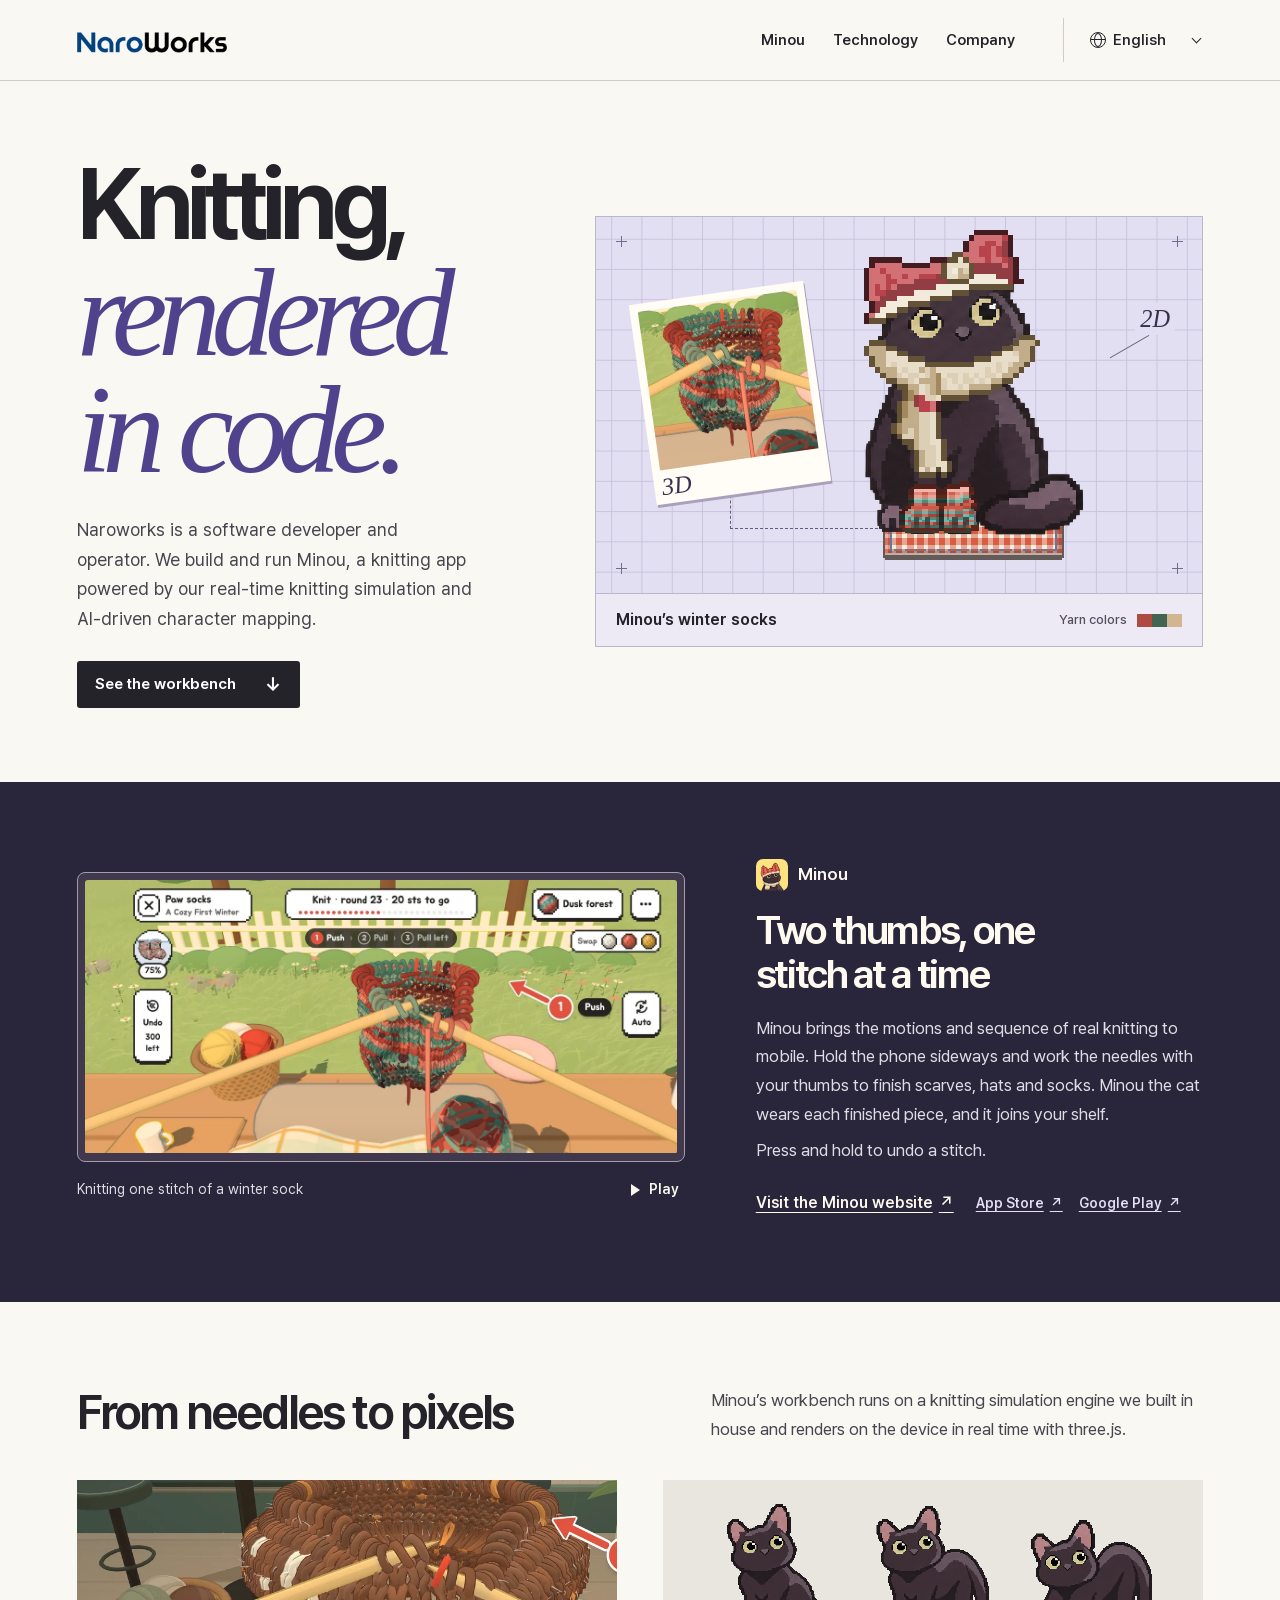
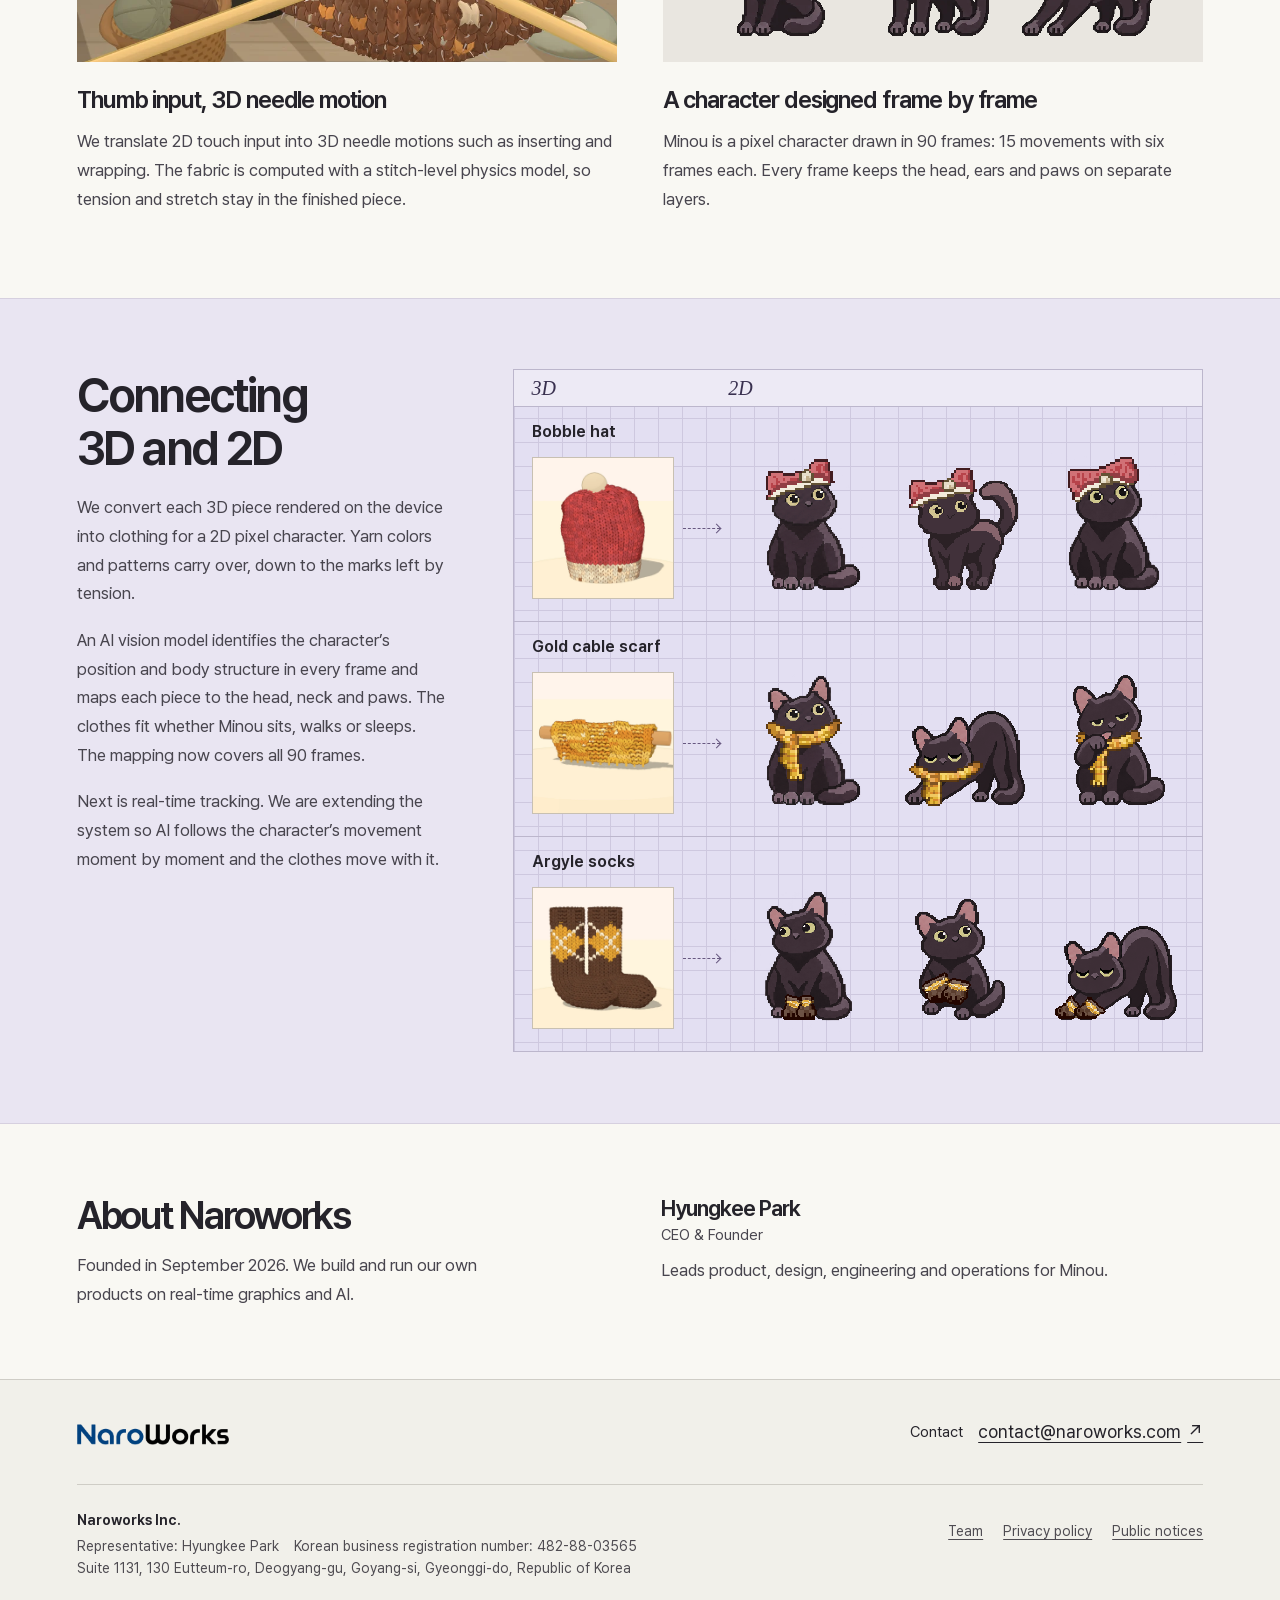
==== commit 1563de11: "팀 페이지: 꼬리 'Team'에서만 잇고 검색에서 빼기 - team/: 대표(대표 · Founder & CEO, hyungkee.park@minouknit.com, LinkedIn" ====
--- a/index.html
+++ b/index.html
@@ -174,6 +174,7 @@
         <address data-i18n="company.address">Suite 1131, 130 Eutteum-ro, Deogyang-gu, Goyang-si, Gyeonggi-do, Republic of Korea</address>
       </div>
       <nav data-label="company.links" aria-label="Company policies and notices">
+        <a href="team/" data-i18n="company.team">Team</a>
         <a data-link="privacy" href="privacy/en/" data-i18n="company.privacy">Privacy policy</a>
         <a href="https://naroworks.notion.site/3ded36b356c0813f96fdfa2e56a66511" data-i18n="company.notices">Public notices</a>
       </nav></div>
--- a/styles.css
+++ b/styles.css
@@ -224,3 +224,37 @@
 }
 html:lang(ja) { font-family: "Hiragino Sans", "Yu Gothic", Meiryo, Pretendard, sans-serif; }
 html:lang(zh) { font-family: "PingFang TC", "Microsoft JhengHei", Pretendard, sans-serif; }
+/* 팀 페이지(team/). 홈과 같은 종이 · 먹 · 가는 줄 결로, 카드 상자 없이 줄로 나눈다 */
+.team-intro { display: grid; grid-template-columns: 1fr minmax(160px, 260px); gap: 32px 8%; align-items: end; padding-block: clamp(48px, 6vw, 96px) clamp(32px, 3.5vw, 52px); border-bottom: 2px solid var(--ink); }
+.team-eyebrow { color: var(--iris); font-size: 15px; font-weight: 620; }
+.team-intro h1 { margin-top: 6px; font-size: clamp(56px, 7vw, 104px); line-height: 1; letter-spacing: -.07em; font-weight: 655; }
+.team-mark { background: var(--lavender); border: 1px solid #bcb6cc; background-image: linear-gradient(to right, #cec8df 1px, transparent 1px), linear-gradient(to bottom, #cec8df 1px, transparent 1px); background-size: 20px 20px; }
+.team-mark img { width: 100%; height: auto; image-rendering: pixelated; }
+.person { display: grid; grid-template-columns: 1fr 1.6fr; gap: 24px 8%; padding-block: clamp(36px, 4vw, 60px); border-bottom: 1px solid var(--rule); }
+.person-who h2 { font-size: clamp(30px, 2.6vw, 40px); }
+.person-alt { margin-top: 4px; font-size: 15px; }
+.person-role { margin-top: 14px; color: var(--ink); font-size: 16px; font-weight: 620; }
+.person-links { display: grid; justify-items: start; margin-top: 10px; }
+.person-links .text-link { color: var(--iris); font-size: 15px; }
+.person-body > p { max-width: 58ch; }
+.person-body h3 { margin-top: 30px; font-size: 14px; font-weight: 620; letter-spacing: 0; color: var(--body); }
+.career { margin: 8px 0 0; padding: 0; list-style: none; }
+.career li { display: grid; grid-template-columns: minmax(120px, .7fr) 2fr auto; gap: 4px 20px; padding: 13px 0; border-top: 1px solid var(--rule); font-size: 15px; line-height: 1.55; }
+.career b { font-weight: 620; }
+.career span, .career time { color: var(--body); }
+.career time { font-variant-numeric: tabular-nums; white-space: nowrap; }
+.facts { padding-block: clamp(36px, 4vw, 60px) clamp(56px, 6vw, 96px); }
+.facts h2 { font-size: 14px; font-weight: 620; letter-spacing: 0; color: var(--body); }
+.facts dl { margin: 10px 0 0; font-size: 15px; }
+.fact { display: grid; grid-template-columns: 1fr 1.6fr; column-gap: 8%; border-top: 1px solid var(--rule); }
+.facts dt, .facts dd { margin: 0; padding: 12px 0; }
+.facts dt { color: var(--body); }
+.facts dd a { min-height: 0; }
+@media (max-width: 680px) {
+  .team-intro { grid-template-columns: 1fr; }
+  .team-mark { grid-row: 1; width: 132px; }
+  .person { grid-template-columns: 1fr; }
+  .career li { grid-template-columns: 1fr auto; }
+  .career span { grid-column: 1 / -1; grid-row: 2; }
+  .fact { grid-template-columns: 110px 1fr; column-gap: 16px; }
+}
